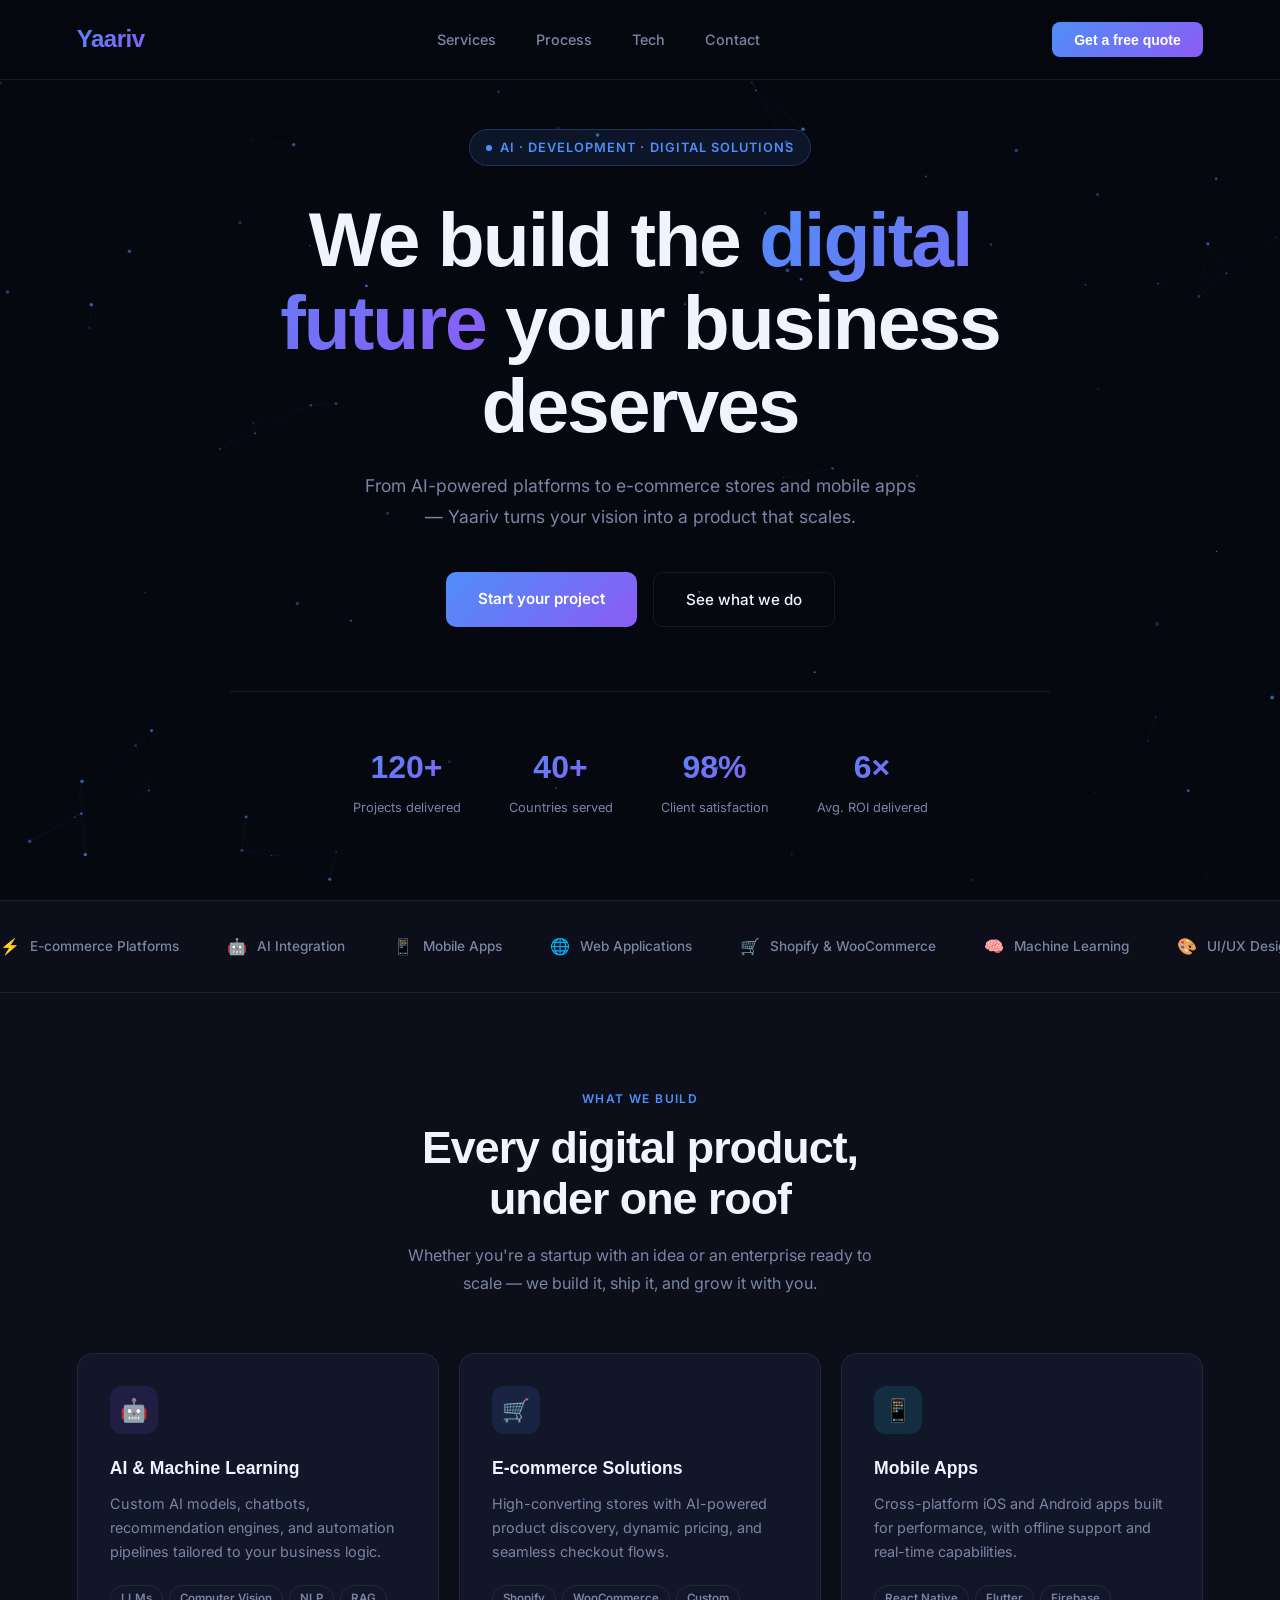
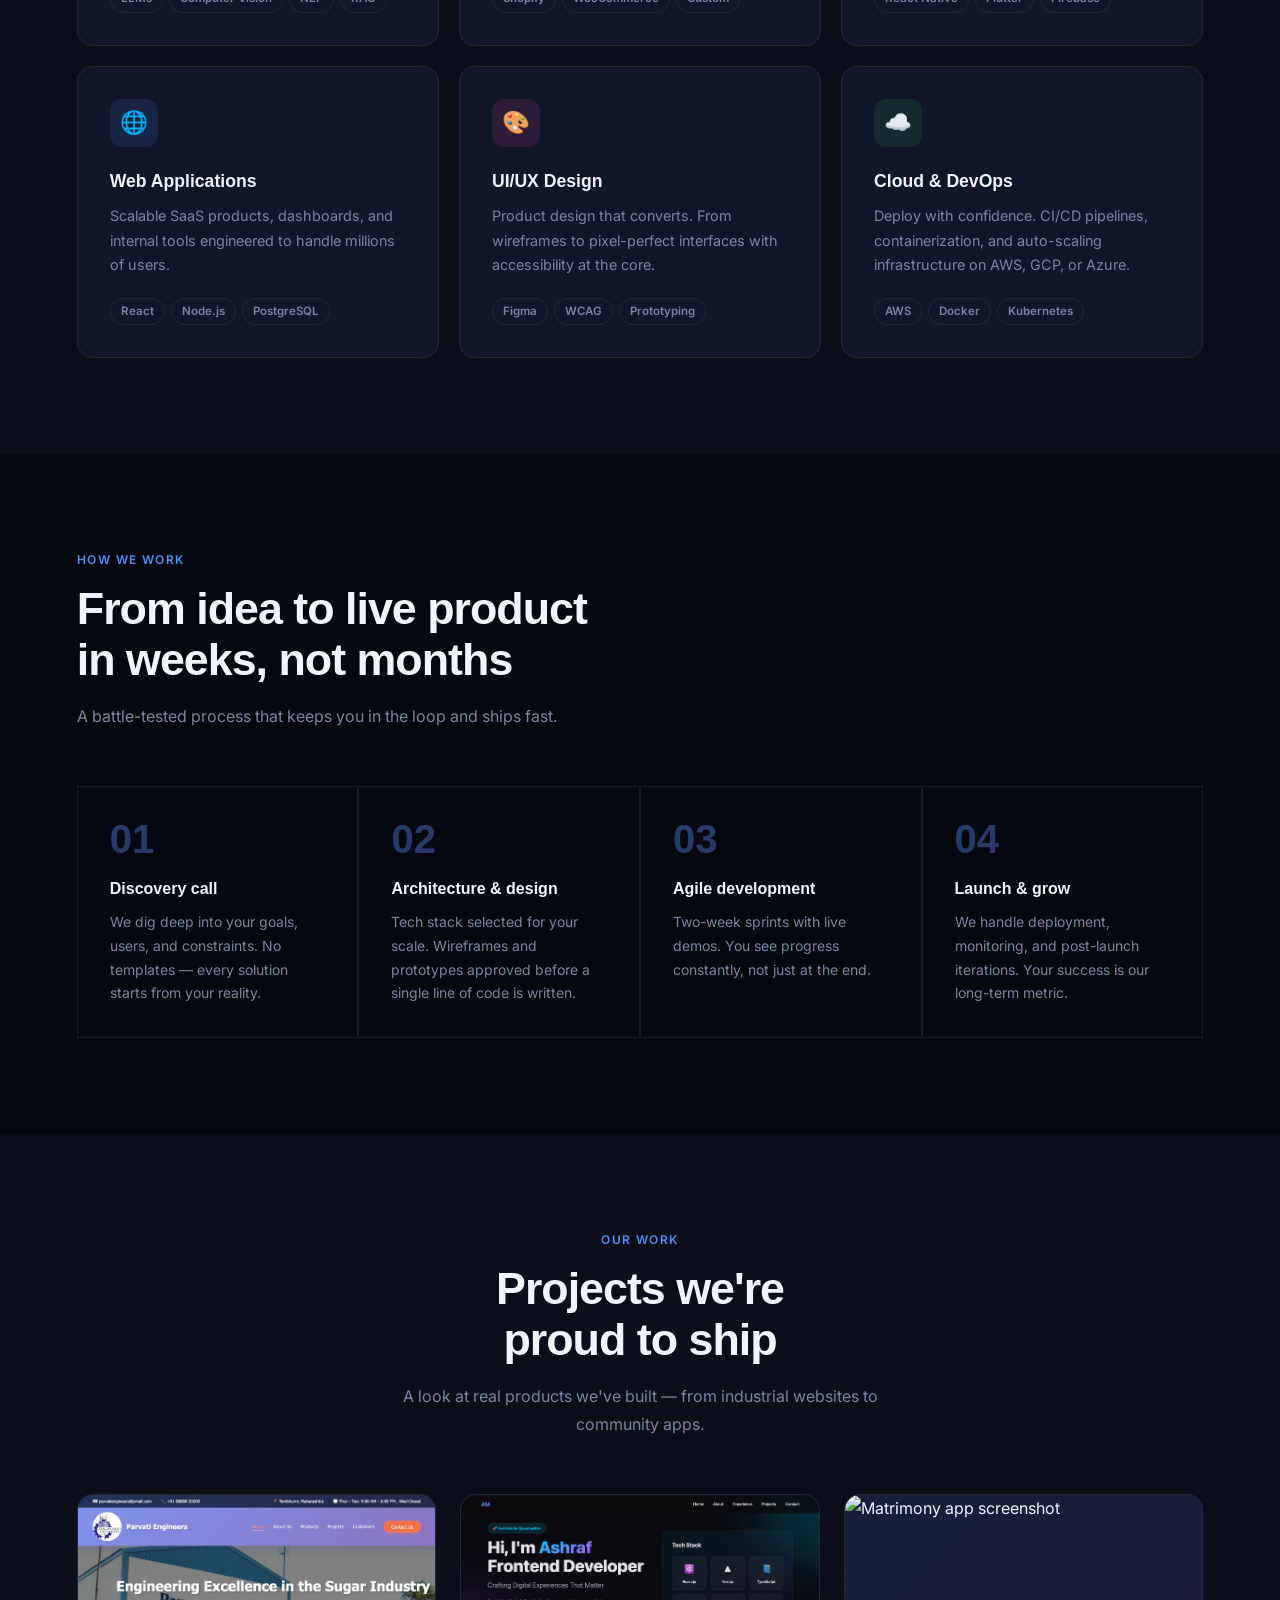
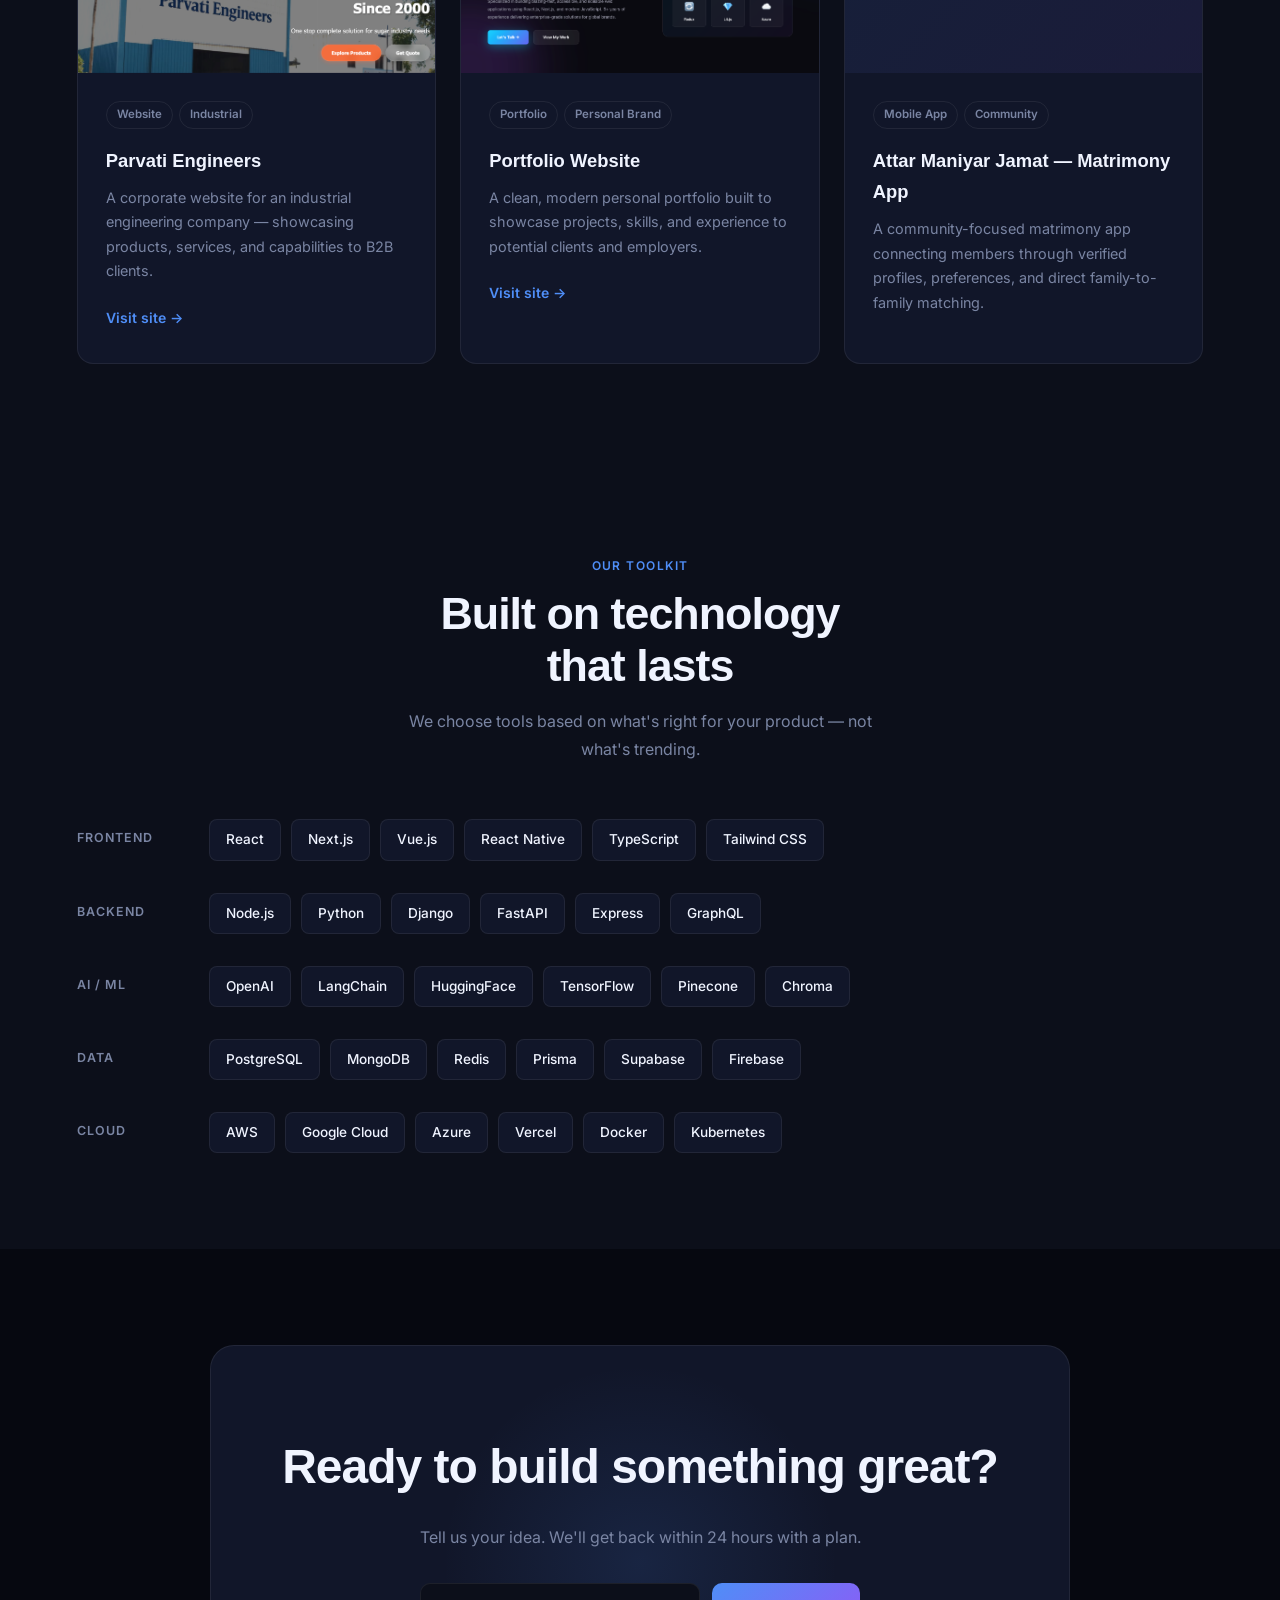
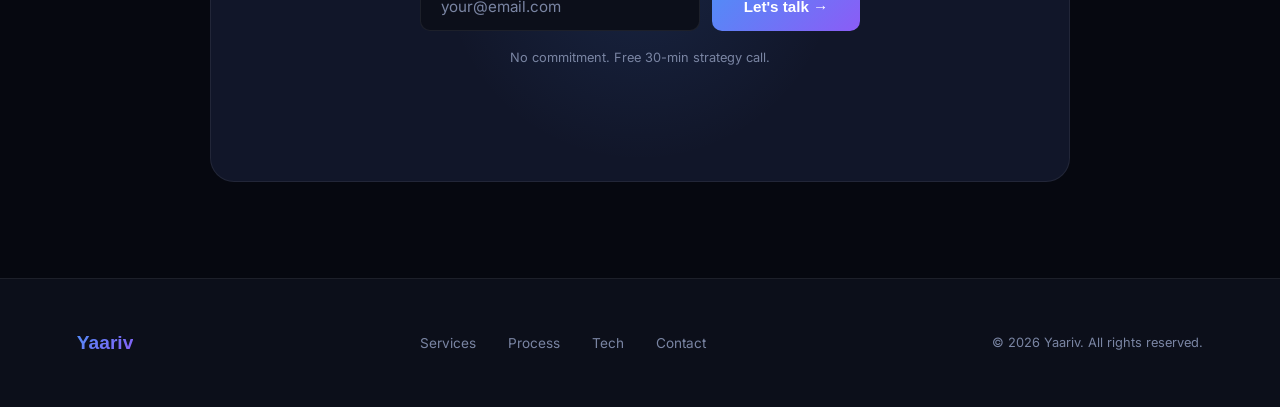
==== index.html @ 3cf9ae51 "added project section" ====
<!doctype html>
<html lang="en">
  <head>
    <meta charset="UTF-8" />
    <link
      rel="icon"
      href="data:image/svg+xml,<svg xmlns=%22http://www.w3.org/2000/svg%22 viewBox=%220 0 100 100%22><defs><linearGradient id=%22g%22 x1=%220%25%22 y1=%220%25%22 x2=%22100%25%22 y2=%22100%25%22><stop offset=%220%25%22 stop-color=%22%234F8EF7%22/><stop offset=%22100%25%22 stop-color=%22%238B5CF6%22/></linearGradient></defs><rect width=%22100%22 height=%22100%22 rx=%2222%22 fill=%22%23060810%22/><text x=%2250%22 y=%2268%22 font-family=%22Arial,sans-serif%22 font-size=%2255%22 font-weight=%22900%22 fill=%22url(%23g)%22 text-anchor=%22middle%22>Y</text></svg>"
    />
    <meta name="viewport" content="width=device-width, initial-scale=1.0" />
    <title>Yaariv — Build What's Next</title>
    <link
      href="https://fonts.googleapis.com/css2?family=Inter:wght@300;400;500;600&family=Syne:wght@700;800&display=swap"
      rel="stylesheet"
    />
    <style>
      *,
      *::before,
      *::after {
        margin: 0;
        padding: 0;
        box-sizing: border-box;
      }

      :root {
        --bg: #060810;
        --bg2: #0c0f1a;
        --bg3: #111629;
        --blue: #4f8ef7;
        --violet: #8b5cf6;
        --cyan: #22d3ee;
        --text: #f0f4ff;
        --muted: #7a85a3;
        --border: rgba(255, 255, 255, 0.07);
        --grad: linear-gradient(135deg, #4f8ef7, #8b5cf6);
      }

      html {
        scroll-behavior: smooth;
      }

      body {
        background: var(--bg);
        color: var(--text);
        font-family: "Inter", sans-serif;
        font-size: 16px;
        line-height: 1.7;
        overflow-x: hidden;
      }

      /* NAV */
      nav {
        position: fixed;
        top: 0;
        left: 0;
        right: 0;
        z-index: 100;
        display: flex;
        align-items: center;
        justify-content: space-between;
        padding: 1.2rem 6%;
        background: rgba(6, 8, 16, 0.7);
        backdrop-filter: blur(14px);
        border-bottom: 1px solid var(--border);
      }
      .logo {
        font-family: sans-serif;
        font-size: 1.5rem;
        font-weight: 800;
        background: var(--grad);
        -webkit-background-clip: text;
        -webkit-text-fill-color: transparent;
        letter-spacing: -0.5px;
      }
      .nav-links {
        display: flex;
        gap: 2.5rem;
        list-style: none;
      }
      .nav-links a {
        color: var(--muted);
        text-decoration: none;
        font-size: 0.9rem;
        font-weight: 500;
        transition: color 0.2s;
      }
      .nav-links a:hover {
        color: var(--text);
      }
      .nav-cta {
        background: var(--grad);
        color: #fff;
        border: none;
        padding: 0.6rem 1.4rem;
        border-radius: 8px;
        font-size: 0.875rem;
        font-weight: 600;
        cursor: pointer;
        transition:
          opacity 0.2s,
          transform 0.2s;
      }
      .nav-cta:hover {
        opacity: 0.88;
        transform: translateY(-1px);
      }

      /* HERO */
      #hero {
        position: relative;
        min-height: 100vh;
        display: flex;
        align-items: center;
        justify-content: center;
        text-align: center;
        padding: 8rem 6% 5rem;
        overflow: hidden;
      }
      #canvas {
        position: absolute;
        inset: 0;
        width: 100%;
        height: 100%;
        pointer-events: none;
      }
      .hero-inner {
        position: relative;
        z-index: 2;
        max-width: 820px;
      }
      .eyebrow {
        display: inline-flex;
        align-items: center;
        gap: 8px;
        background: rgba(79, 142, 247, 0.1);
        border: 1px solid rgba(79, 142, 247, 0.25);
        color: var(--blue);
        font-size: 0.8rem;
        font-weight: 600;
        letter-spacing: 0.08em;
        padding: 0.4rem 1rem;
        border-radius: 100px;
        margin-bottom: 2rem;
        text-transform: uppercase;
      }
      .eyebrow-dot {
        width: 6px;
        height: 6px;
        background: var(--blue);
        border-radius: 50%;
        animation: pulse 2s infinite;
      }
      @keyframes pulse {
        0%,
        100% {
          opacity: 1;
          transform: scale(1);
        }
        50% {
          opacity: 0.4;
          transform: scale(1.4);
        }
      }

      h1 {
        font-family: sans-serif;
        font-size: clamp(2.8rem, 6vw, 5rem);
        font-weight: 800;
        line-height: 1.08;
        letter-spacing: -2px;
        margin-bottom: 1.5rem;
      }
      h1 .grad {
        background: var(--grad);
        -webkit-background-clip: text;
        -webkit-text-fill-color: transparent;
      }
      .hero-sub {
        font-size: 1.1rem;
        color: var(--muted);
        max-width: 560px;
        margin: 0 auto 2.5rem;
        line-height: 1.75;
      }
      .hero-btns {
        display: flex;
        gap: 1rem;
        justify-content: center;
        flex-wrap: wrap;
      }
      .btn-primary {
        background: var(--grad);
        color: #fff;
        padding: 0.85rem 2rem;
        border: none;
        border-radius: 10px;
        font-size: 0.95rem;
        font-weight: 600;
        cursor: pointer;
        transition:
          transform 0.2s,
          box-shadow 0.2s;
        text-decoration: none;
      }
      .btn-primary:hover {
        transform: translateY(-2px);
        box-shadow: 0 8px 32px rgba(79, 142, 247, 0.35);
      }
      .btn-outline {
        background: transparent;
        color: var(--text);
        border: 1px solid var(--border);
        padding: 0.85rem 2rem;
        border-radius: 10px;
        font-size: 0.95rem;
        font-weight: 500;
        cursor: pointer;
        transition:
          border-color 0.2s,
          background 0.2s;
        text-decoration: none;
      }
      .btn-outline:hover {
        border-color: rgba(255, 255, 255, 0.2);
        background: rgba(255, 255, 255, 0.04);
      }

      .hero-stats {
        display: flex;
        gap: 3rem;
        justify-content: center;
        margin-top: 4rem;
        padding-top: 3rem;
        border-top: 1px solid var(--border);
        flex-wrap: wrap;
      }
      .stat-num {
        font-family: sans-serif;
        font-size: 2rem;
        font-weight: 800;
        background: var(--grad);
        -webkit-background-clip: text;
        -webkit-text-fill-color: transparent;
      }
      .stat-label {
        font-size: 0.8rem;
        color: var(--muted);
        margin-top: 2px;
      }

      /* MARQUEE */
      .marquee-wrap {
        overflow: hidden;
        padding: 2rem 0;
        border-top: 1px solid var(--border);
        border-bottom: 1px solid var(--border);
        background: var(--bg2);
      }
      .marquee-track {
        display: flex;
        gap: 3rem;
        width: max-content;
        animation: marquee 22s linear infinite;
      }
      @keyframes marquee {
        from {
          transform: translateX(0);
        }
        to {
          transform: translateX(-50%);
        }
      }
      .marquee-item {
        display: flex;
        align-items: center;
        gap: 10px;
        font-size: 0.85rem;
        font-weight: 500;
        color: var(--muted);
        white-space: nowrap;
      }
      .marquee-item span {
        color: var(--blue);
        font-size: 1rem;
      }

      /* SECTION COMMONS */
      section {
        padding: 6rem 6%;
      }
      .section-label {
        font-size: 0.75rem;
        font-weight: 600;
        letter-spacing: 0.12em;
        text-transform: uppercase;
        color: var(--blue);
        margin-bottom: 0.75rem;
      }
      .section-title {
        font-family: sans-serif;
        font-size: clamp(1.8rem, 3.5vw, 2.8rem);
        font-weight: 800;
        letter-spacing: -1px;
        line-height: 1.15;
        margin-bottom: 1rem;
      }
      .section-sub {
        color: var(--muted);
        max-width: 500px;
        font-size: 1rem;
        line-height: 1.75;
      }
      .centered {
        text-align: center;
      }
      .centered .section-sub {
        margin: 0 auto;
      }

      /* SERVICES */
      #services {
        background: var(--bg2);
      }
      .services-grid {
        display: grid;
        grid-template-columns: repeat(auto-fit, minmax(280px, 1fr));
        gap: 1.25rem;
        margin-top: 3.5rem;
      }
      .service-card {
        background: var(--bg3);
        border: 1px solid var(--border);
        border-radius: 16px;
        padding: 2rem;
        transition:
          border-color 0.3s,
          transform 0.3s;
        cursor: default;
      }
      .service-card:hover {
        border-color: rgba(79, 142, 247, 0.3);
        transform: translateY(-4px);
      }
      .service-icon {
        width: 48px;
        height: 48px;
        border-radius: 12px;
        display: flex;
        align-items: center;
        justify-content: center;
        font-size: 1.4rem;
        margin-bottom: 1.25rem;
      }
      .icon-blue {
        background: rgba(79, 142, 247, 0.12);
      }
      .icon-violet {
        background: rgba(139, 92, 246, 0.12);
      }
      .icon-cyan {
        background: rgba(34, 211, 238, 0.12);
      }
      .icon-pink {
        background: rgba(236, 72, 153, 0.12);
      }
      .icon-green {
        background: rgba(34, 197, 94, 0.12);
      }
      .icon-amber {
        background: rgba(251, 191, 36, 0.12);
      }
      .service-title {
        font-family: sans-serif;
        font-size: 1.1rem;
        font-weight: 700;
        margin-bottom: 0.5rem;
      }
      .service-desc {
        font-size: 0.9rem;
        color: var(--muted);
        line-height: 1.7;
      }
      .service-tags {
        display: flex;
        flex-wrap: wrap;
        gap: 6px;
        margin-top: 1.25rem;
      }
      .tag {
        font-size: 0.72rem;
        font-weight: 600;
        padding: 3px 10px;
        border-radius: 100px;
        border: 1px solid var(--border);
        color: var(--muted);
      }

      /* HOW WE WORK */
      #process {
        background: var(--bg);
      }
      .process-grid {
        display: grid;
        grid-template-columns: repeat(auto-fit, minmax(220px, 1fr));
        gap: 0;
        margin-top: 3.5rem;
        position: relative;
      }
      .process-step {
        padding: 2rem;
        border: 1px solid var(--border);
        position: relative;
        transition: background 0.3s;
      }
      .process-step:hover {
        background: var(--bg3);
      }
      .step-num {
        font-family: sans-serif;
        font-size: 2.5rem;
        font-weight: 800;
        background: var(--grad);
        -webkit-background-clip: text;
        -webkit-text-fill-color: transparent;
        opacity: 0.4;
        line-height: 1;
        margin-bottom: 1rem;
      }
      .step-title {
        font-family: sans-serif;
        font-size: 1rem;
        font-weight: 700;
        margin-bottom: 0.5rem;
      }
      .step-desc {
        font-size: 0.875rem;
        color: var(--muted);
        line-height: 1.7;
      }

      /* TECH */
      #tech {
        background: var(--bg2);
      }
      .tech-categories {
        display: flex;
        flex-direction: column;
        gap: 2rem;
        margin-top: 3rem;
      }
      .tech-row {
        display: flex;
        align-items: flex-start;
        gap: 2rem;
        flex-wrap: wrap;
      }
      .tech-row-label {
        font-size: 0.78rem;
        font-weight: 600;
        color: var(--muted);
        text-transform: uppercase;
        letter-spacing: 0.08em;
        min-width: 100px;
        padding-top: 8px;
      }
      .tech-pills {
        display: flex;
        flex-wrap: wrap;
        gap: 10px;
      }
      .tech-pill {
        background: var(--bg3);
        border: 1px solid var(--border);
        border-radius: 8px;
        padding: 0.5rem 1rem;
        font-size: 0.85rem;
        font-weight: 500;
        color: var(--text);
        transition:
          border-color 0.2s,
          color 0.2s;
      }
      .tech-pill:hover {
        border-color: rgba(79, 142, 247, 0.4);
        color: var(--blue);
      }

      /* CTA */
      #cta {
        background: var(--bg);
        text-align: center;
      }
      .cta-box {
        background: var(--bg3);
        border: 1px solid var(--border);
        border-radius: 24px;
        padding: 5rem 3rem;
        position: relative;
        overflow: hidden;
        max-width: 860px;
        margin: 0 auto;
      }
      .cta-glow {
        position: absolute;
        width: 400px;
        height: 400px;
        border-radius: 50%;
        background: radial-gradient(
          circle,
          rgba(79, 142, 247, 0.12),
          transparent 70%
        );
        top: 50%;
        left: 50%;
        transform: translate(-50%, -50%);
        pointer-events: none;
      }
      .cta-box h2 {
        font-family: sans-serif;
        font-size: clamp(1.8rem, 4vw, 3rem);
        font-weight: 800;
        letter-spacing: -1px;
        margin-bottom: 1rem;
        position: relative;
      }
      .cta-box p {
        color: var(--muted);
        margin-bottom: 2rem;
        position: relative;
      }
      .cta-form {
        display: flex;
        gap: 0.75rem;
        justify-content: center;
        flex-wrap: wrap;
        position: relative;
      }
      .cta-input {
        background: var(--bg2);
        border: 1px solid var(--border);
        color: var(--text);
        padding: 0.85rem 1.25rem;
        border-radius: 10px;
        font-size: 0.95rem;
        font-family: "Inter", sans-serif;
        width: 280px;
        outline: none;
        transition: border-color 0.2s;
      }
      .cta-input:focus {
        border-color: rgba(79, 142, 247, 0.5);
      }
      .cta-input::placeholder {
        color: var(--muted);
      }

      /* FOOTER */
      footer {
        background: var(--bg2);
        border-top: 1px solid var(--border);
        padding: 3rem 6%;
        display: flex;
        align-items: center;
        justify-content: space-between;
        flex-wrap: wrap;
        gap: 1rem;
      }
      .footer-logo {
        font-family: sans-serif;
        font-size: 1.2rem;
        font-weight: 800;
        background: var(--grad);
        -webkit-background-clip: text;
        -webkit-text-fill-color: transparent;
      }
      .footer-links {
        display: flex;
        gap: 2rem;
        list-style: none;
        flex-wrap: wrap;
      }
      .footer-links a {
        color: var(--muted);
        text-decoration: none;
        font-size: 0.85rem;
        transition: color 0.2s;
      }
      .footer-links a:hover {
        color: var(--text);
      }
      .footer-copy {
        font-size: 0.8rem;
        color: var(--muted);
      }

      /* SCROLL REVEAL */
      .reveal {
        opacity: 0;
        transform: translateY(28px);
        transition:
          opacity 0.65s ease,
          transform 0.65s ease;
      }
      .reveal.visible {
        opacity: 1;
        transform: translateY(0);
      }

      /* MOBILE */
      @media (max-width: 768px) {
        nav {
          padding: 1rem 5%;
        }
        .nav-links {
          display: none;
        }
        section {
          padding: 4rem 5%;
        }
        .hero-stats {
          gap: 2rem;
        }
        footer {
          flex-direction: column;
          text-align: center;
        }
        .footer-links {
          justify-content: center;
        }
        .process-grid {
          grid-template-columns: 1fr;
        }
      }

      @media (prefers-reduced-motion: reduce) {
        .marquee-track {
          animation: none;
        }
        .reveal {
          opacity: 1;
          transform: none;
        }
      }

      .hamburger {
        display: none;
        flex-direction: column;
        gap: 5px;
        cursor: pointer;
        background: none;
        border: none;
        padding: 4px;
      }
      .hamburger span {
        width: 24px;
        height: 2px;
        background: var(--text);
        border-radius: 2px;
      }

      @media (max-width: 768px) {
        .hamburger {
          display: flex;
        }
        .nav-links {
          display: none;
          position: absolute;
          top: 100%;
          left: 0;
          right: 0;
          background: var(--bg2);
          border-bottom: 1px solid var(--border);
          flex-direction: column;
          padding: 1.5rem 6%;
          gap: 1.25rem;
        }
        .nav-links.open {
          display: flex;
        }
      }

      /* PROJECTS */
      #projects {
        background: var(--bg2);
      }
      .projects-grid {
        display: grid;
        grid-template-columns: repeat(auto-fit, minmax(300px, 1fr));
        gap: 1.5rem;
        margin-top: 3.5rem;
      }
      .project-card {
        background: var(--bg3);
        border: 1px solid var(--border);
        border-radius: 16px;
        overflow: hidden;
        transition:
          border-color 0.3s,
          transform 0.3s;
      }
      .project-card:hover {
        border-color: rgba(79, 142, 247, 0.3);
        transform: translateY(-4px);
      }
      .project-img {
        width: 100%;
        aspect-ratio: 16/8;
        background: linear-gradient(
          135deg,
          rgba(79, 142, 247, 0.08),
          rgba(139, 92, 246, 0.08)
        );
        display: flex;
        align-items: center;
        justify-content: center;
        overflow: hidden;
      }
      .project-img img {
        width: 100%;
        height: 100%;
        object-fit: cover;
        display: block;
      }
      .project-body {
        padding: 1.75rem;
      }
      .project-tags {
        display: flex;
        gap: 6px;
        margin-bottom: 1rem;
      }
      .project-title {
        font-family: sans-serif;
        font-size: 1.15rem;
        font-weight: 700;
        margin-bottom: 0.6rem;
      }
      .project-desc {
        font-size: 0.9rem;
        color: var(--muted);
        line-height: 1.7;
        margin-bottom: 1.25rem;
      }
      .project-link {
        font-size: 0.875rem;
        font-weight: 600;
        color: var(--blue);
        text-decoration: none;
        transition: color 0.2s;
      }
      .project-link:hover {
        color: var(--cyan);
      }
    </style>
  </head>
  <!-- Google tag (gtag.js) -->
  <script
    async
    src="https://www.googletagmanager.com/gtag/js?id=G-SHBD8V1XQ9"
  ></script>
  <script>
    window.dataLayer = window.dataLayer || [];
    function gtag() {
      dataLayer.push(arguments);
    }
    gtag("js", new Date());

    gtag("config", "G-SHBD8V1XQ9");
  </script>
  <body>
    <!-- NAV -->
    <nav>
      <div class="logo">Yaariv</div>
      <ul class="nav-links" id="navLinks">
        <li><a href="#services">Services</a></li>
        <li><a href="#process">Process</a></li>
        <li><a href="#tech">Tech</a></li>
        <li><a href="#cta">Contact</a></li>
      </ul>
      <button
        class="hamburger"
        id="hamburgerBtn"
        aria-label="Toggle menu"
        aria-expanded="false"
      >
        <span></span><span></span><span></span>
      </button>
      <button
        class="nav-cta"
        onclick="
          document.getElementById('cta').scrollIntoView({ behavior: 'smooth' })
        "
      >
        Get a free quote
      </button>
    </nav>

    <!-- HERO -->
    <section id="hero">
      <canvas id="canvas"></canvas>
      <div class="hero-inner">
        <div class="eyebrow">
          <span class="eyebrow-dot"></span> AI · Development · Digital Solutions
        </div>
        <h1>
          We build the <span class="grad">digital future</span> your business
          deserves
        </h1>
        <p class="hero-sub">
          From AI-powered platforms to e-commerce stores and mobile apps —
          Yaariv turns your vision into a product that scales.
        </p>
        <div class="hero-btns">
          <a href="#cta" class="btn-primary">Start your project</a>
          <a href="#services" class="btn-outline">See what we do</a>
        </div>
        <div class="hero-stats">
          <div>
            <div class="stat-num">120+</div>
            <div class="stat-label">Projects delivered</div>
          </div>
          <div>
            <div class="stat-num">40+</div>
            <div class="stat-label">Countries served</div>
          </div>
          <div>
            <div class="stat-num">98%</div>
            <div class="stat-label">Client satisfaction</div>
          </div>
          <div>
            <div class="stat-num">6×</div>
            <div class="stat-label">Avg. ROI delivered</div>
          </div>
        </div>
      </div>
    </section>

    <!-- MARQUEE -->
    <div class="marquee-wrap">
      <div class="marquee-track" id="marquee">
        <div class="marquee-item"><span>⚡</span> E-commerce Platforms</div>
        <div class="marquee-item"><span>🤖</span> AI Integration</div>
        <div class="marquee-item"><span>📱</span> Mobile Apps</div>
        <div class="marquee-item"><span>🌐</span> Web Applications</div>
        <div class="marquee-item"><span>🛒</span> Shopify & WooCommerce</div>
        <div class="marquee-item"><span>🧠</span> Machine Learning</div>
        <div class="marquee-item"><span>🎨</span> UI/UX Design</div>
        <div class="marquee-item"><span>☁️</span> Cloud Solutions</div>
        <div class="marquee-item"><span>🔒</span> Cybersecurity</div>
        <div class="marquee-item"><span>📊</span> Data Dashboards</div>
        <div class="marquee-item"><span>⚡</span> E-commerce Platforms</div>
        <div class="marquee-item"><span>🤖</span> AI Integration</div>
        <div class="marquee-item"><span>📱</span> Mobile Apps</div>
        <div class="marquee-item"><span>🌐</span> Web Applications</div>
        <div class="marquee-item"><span>🛒</span> Shopify & WooCommerce</div>
        <div class="marquee-item"><span>🧠</span> Machine Learning</div>
        <div class="marquee-item"><span>🎨</span> UI/UX Design</div>
        <div class="marquee-item"><span>☁️</span> Cloud Solutions</div>
        <div class="marquee-item"><span>🔒</span> Cybersecurity</div>
        <div class="marquee-item"><span>📊</span> Data Dashboards</div>
      </div>
    </div>

    <!-- SERVICES -->
    <section id="services">
      <div class="centered reveal">
        <div class="section-label">What we build</div>
        <h2 class="section-title">
          Every digital product,<br />under one roof
        </h2>
        <p class="section-sub">
          Whether you're a startup with an idea or an enterprise ready to scale
          — we build it, ship it, and grow it with you.
        </p>
      </div>
      <div class="services-grid">
        <div class="service-card reveal">
          <div class="service-icon icon-violet">🤖</div>
          <div class="service-title">AI & Machine Learning</div>
          <div class="service-desc">
            Custom AI models, chatbots, recommendation engines, and automation
            pipelines tailored to your business logic.
          </div>
          <div class="service-tags">
            <span class="tag">LLMs</span><span class="tag">Computer Vision</span
            ><span class="tag">NLP</span><span class="tag">RAG</span>
          </div>
        </div>
        <div class="service-card reveal">
          <div class="service-icon icon-blue">🛒</div>
          <div class="service-title">E-commerce Solutions</div>
          <div class="service-desc">
            High-converting stores with AI-powered product discovery, dynamic
            pricing, and seamless checkout flows.
          </div>
          <div class="service-tags">
            <span class="tag">Shopify</span><span class="tag">WooCommerce</span
            ><span class="tag">Custom</span>
          </div>
        </div>
        <div class="service-card reveal">
          <div class="service-icon icon-cyan">📱</div>
          <div class="service-title">Mobile Apps</div>
          <div class="service-desc">
            Cross-platform iOS and Android apps built for performance, with
            offline support and real-time capabilities.
          </div>
          <div class="service-tags">
            <span class="tag">React Native</span><span class="tag">Flutter</span
            ><span class="tag">Firebase</span>
          </div>
        </div>
        <div class="service-card reveal">
          <div class="service-icon icon-blue">🌐</div>
          <div class="service-title">Web Applications</div>
          <div class="service-desc">
            Scalable SaaS products, dashboards, and internal tools engineered to
            handle millions of users.
          </div>
          <div class="service-tags">
            <span class="tag">React</span><span class="tag">Node.js</span
            ><span class="tag">PostgreSQL</span>
          </div>
        </div>
        <div class="service-card reveal">
          <div class="service-icon icon-pink">🎨</div>
          <div class="service-title">UI/UX Design</div>
          <div class="service-desc">
            Product design that converts. From wireframes to pixel-perfect
            interfaces with accessibility at the core.
          </div>
          <div class="service-tags">
            <span class="tag">Figma</span><span class="tag">WCAG</span
            ><span class="tag">Prototyping</span>
          </div>
        </div>
        <div class="service-card reveal">
          <div class="service-icon icon-green">☁️</div>
          <div class="service-title">Cloud & DevOps</div>
          <div class="service-desc">
            Deploy with confidence. CI/CD pipelines, containerization, and
            auto-scaling infrastructure on AWS, GCP, or Azure.
          </div>
          <div class="service-tags">
            <span class="tag">AWS</span><span class="tag">Docker</span
            ><span class="tag">Kubernetes</span>
          </div>
        </div>
      </div>
    </section>

    <!-- PROCESS -->
    <section id="process">
      <div class="reveal">
        <div class="section-label">How we work</div>
        <h2 class="section-title">
          From idea to live product<br />in weeks, not months
        </h2>
        <p class="section-sub">
          A battle-tested process that keeps you in the loop and ships fast.
        </p>
      </div>
      <div class="process-grid" style="margin-top: 3.5rem">
        <div class="process-step reveal">
          <div class="step-num">01</div>
          <div class="step-title">Discovery call</div>
          <div class="step-desc">
            We dig deep into your goals, users, and constraints. No templates —
            every solution starts from your reality.
          </div>
        </div>
        <div class="process-step reveal">
          <div class="step-num">02</div>
          <div class="step-title">Architecture & design</div>
          <div class="step-desc">
            Tech stack selected for your scale. Wireframes and prototypes
            approved before a single line of code is written.
          </div>
        </div>
        <div class="process-step reveal">
          <div class="step-num">03</div>
          <div class="step-title">Agile development</div>
          <div class="step-desc">
            Two-week sprints with live demos. You see progress constantly, not
            just at the end.
          </div>
        </div>
        <div class="process-step reveal">
          <div class="step-num">04</div>
          <div class="step-title">Launch & grow</div>
          <div class="step-desc">
            We handle deployment, monitoring, and post-launch iterations. Your
            success is our long-term metric.
          </div>
        </div>
      </div>
    </section>

    <!-- PROJECTS -->
    <section id="projects">
      <div class="centered reveal">
        <div class="section-label">Our work</div>
        <h2 class="section-title">Projects we're<br />proud to ship</h2>
        <p class="section-sub">
          A look at real products we've built — from industrial websites to
          community apps.
        </p>
      </div>
      <div class="projects-grid">
        <div class="project-card reveal">
          <div class="project-img">
            <img
              src="./project_parvati.png"
              alt="Parvati Engineers website screenshot"
            />
          </div>
          <div class="project-body">
            <div class="project-tags">
              <span class="tag">Website</span
              ><span class="tag">Industrial</span>
            </div>
            <div class="project-title">Parvati Engineers</div>
            <div class="project-desc">
              A corporate website for an industrial engineering company —
              showcasing products, services, and capabilities to B2B clients.
            </div>
            <a
              href="https://parvatiengineers.co.in/"
              target="_blank"
              class="project-link"
              >Visit site →</a
            >
          </div>
        </div>

        <div class="project-card reveal">
          <div class="project-img">
            <img
              src="./project_portfolio.png"
              alt="Portfolio website screenshot"
            />
          </div>
          <div class="project-body">
            <div class="project-tags">
              <span class="tag">Portfolio</span
              ><span class="tag">Personal Brand</span>
            </div>
            <div class="project-title">Portfolio Website</div>
            <div class="project-desc">
              A clean, modern personal portfolio built to showcase projects,
              skills, and experience to potential clients and employers.
            </div>
            <a
              href="https://ashraflol.github.io/portfolio3/"
              target="_blank"
              class="project-link"
              >Visit site →</a
            >
          </div>
        </div>

        <div class="project-card reveal">
          <div class="project-img">
            <img src="" alt="Matrimony app screenshot" />
          </div>
          <div class="project-body">
            <div class="project-tags">
              <span class="tag">Mobile App</span
              ><span class="tag">Community</span>
            </div>
            <div class="project-title">Attar Maniyar Jamat — Matrimony App</div>
            <div class="project-desc">
              A community-focused matrimony app connecting members through
              verified profiles, preferences, and direct family-to-family
              matching.
            </div>
          </div>
        </div>
      </div>
    </section>

    <!-- TECH STACK -->
    <section id="tech">
      <div class="centered reveal">
        <div class="section-label">Our toolkit</div>
        <h2 class="section-title">Built on technology<br />that lasts</h2>
        <p class="section-sub">
          We choose tools based on what's right for your product — not what's
          trending.
        </p>
      </div>
      <div class="tech-categories reveal" style="margin-top: 3.5rem">
        <div class="tech-row">
          <div class="tech-row-label">Frontend</div>
          <div class="tech-pills">
            <div class="tech-pill">React</div>
            <div class="tech-pill">Next.js</div>
            <div class="tech-pill">Vue.js</div>
            <div class="tech-pill">React Native</div>
            <div class="tech-pill">TypeScript</div>
            <div class="tech-pill">Tailwind CSS</div>
          </div>
        </div>
        <div class="tech-row">
          <div class="tech-row-label">Backend</div>
          <div class="tech-pills">
            <div class="tech-pill">Node.js</div>
            <div class="tech-pill">Python</div>
            <div class="tech-pill">Django</div>
            <div class="tech-pill">FastAPI</div>
            <div class="tech-pill">Express</div>
            <div class="tech-pill">GraphQL</div>
          </div>
        </div>
        <div class="tech-row">
          <div class="tech-row-label">AI / ML</div>
          <div class="tech-pills">
            <div class="tech-pill">OpenAI</div>
            <div class="tech-pill">LangChain</div>
            <div class="tech-pill">HuggingFace</div>
            <div class="tech-pill">TensorFlow</div>
            <div class="tech-pill">Pinecone</div>
            <div class="tech-pill">Chroma</div>
          </div>
        </div>
        <div class="tech-row">
          <div class="tech-row-label">Data</div>
          <div class="tech-pills">
            <div class="tech-pill">PostgreSQL</div>
            <div class="tech-pill">MongoDB</div>
            <div class="tech-pill">Redis</div>
            <div class="tech-pill">Prisma</div>
            <div class="tech-pill">Supabase</div>
            <div class="tech-pill">Firebase</div>
          </div>
        </div>
        <div class="tech-row">
          <div class="tech-row-label">Cloud</div>
          <div class="tech-pills">
            <div class="tech-pill">AWS</div>
            <div class="tech-pill">Google Cloud</div>
            <div class="tech-pill">Azure</div>
            <div class="tech-pill">Vercel</div>
            <div class="tech-pill">Docker</div>
            <div class="tech-pill">Kubernetes</div>
          </div>
        </div>
      </div>
    </section>

    <!-- CTA -->
    <section id="cta">
      <div class="cta-box reveal">
        <div class="cta-glow"></div>
        <h2>Ready to build <span class="grad">something great?</span></h2>
        <p>Tell us your idea. We'll get back within 24 hours with a plan.</p>
        <div class="cta-form">
          <input
            class="cta-input"
            type="email"
            placeholder="your@email.com"
            id="email-input"
          />
          <button class="btn-primary" onclick="handleCTA()">
            Let's talk →
          </button>
        </div>
        <p
          style="
            margin-top: 1rem;
            font-size: 0.8rem;
            color: var(--muted);
            position: relative;
          "
        >
          No commitment. Free 30-min strategy call.
        </p>
      </div>
    </section>

    <!-- FOOTER -->
    <footer>
      <div class="footer-logo">Yaariv</div>
      <ul class="footer-links">
        <li><a href="#services">Services</a></li>
        <li><a href="#process">Process</a></li>
        <li><a href="#tech">Tech</a></li>
        <li><a href="#cta">Contact</a></li>
      </ul>
      <div class="footer-copy">© 2026 Yaariv. All rights reserved.</div>
    </footer>

    <script>
      // PARTICLE CANVAS
      const canvas = document.getElementById("canvas");
      const ctx = canvas.getContext("2d");
      let W,
        H,
        particles = [],
        mouse = { x: -999, y: -999 };
      const N = 90;

      function resize() {
        W = canvas.width = canvas.offsetWidth;
        H = canvas.height = canvas.offsetHeight;
      }
      resize();
      window.addEventListener("resize", () => {
        resize();
      });

      document.getElementById("hero").addEventListener("mousemove", (e) => {
        const r = canvas.getBoundingClientRect();
        mouse.x = e.clientX - r.left;
        mouse.y = e.clientY - r.top;
      });
      document.getElementById("hero").addEventListener("mouseleave", () => {
        mouse.x = -999;
        mouse.y = -999;
      });

      class Particle {
        constructor() {
          this.reset();
        }
        reset() {
          this.x = Math.random() * W;
          this.y = Math.random() * H;
          this.vx = (Math.random() - 0.5) * 0.4;
          this.vy = (Math.random() - 0.5) * 0.4;
          this.r = Math.random() * 1.5 + 0.5;
          this.alpha = Math.random() * 0.5 + 0.2;
        }
        update() {
          const dx = this.x - mouse.x,
            dy = this.y - mouse.y;
          const dist = Math.sqrt(dx * dx + dy * dy);
          if (dist < 120) {
            this.vx += (dx / dist) * 0.3;
            this.vy += (dy / dist) * 0.3;
          }
          this.vx *= 0.97;
          this.vy *= 0.97;
          this.x += this.vx;
          this.y += this.vy;
          if (this.x < 0) this.x = W;
          if (this.x > W) this.x = 0;
          if (this.y < 0) this.y = H;
          if (this.y > H) this.y = 0;
        }
        draw() {
          ctx.beginPath();
          ctx.arc(this.x, this.y, this.r, 0, Math.PI * 2);
          ctx.fillStyle = `rgba(79,142,247,${this.alpha})`;
          ctx.fill();
        }
      }

      for (let i = 0; i < N; i++) particles.push(new Particle());

      function drawLines() {
        for (let i = 0; i < N; i++) {
          for (let j = i + 1; j < N; j++) {
            const dx = particles[i].x - particles[j].x;
            const dy = particles[i].y - particles[j].y;
            const d = Math.sqrt(dx * dx + dy * dy);
            if (d < 130) {
              ctx.beginPath();
              ctx.moveTo(particles[i].x, particles[i].y);
              ctx.lineTo(particles[j].x, particles[j].y);
              ctx.strokeStyle = `rgba(79,142,247,${0.15 * (1 - d / 130)})`;
              ctx.lineWidth = 0.5;
              ctx.stroke();
            }
          }
        }
      }

      function animate() {
        ctx.clearRect(0, 0, W, H);
        particles.forEach((p) => {
          p.update();
          p.draw();
        });
        drawLines();
        requestAnimationFrame(animate);
      }
      animate();

      // SCROLL REVEAL
      const reveals = document.querySelectorAll(".reveal");
      const observer = new IntersectionObserver(
        (entries) => {
          entries.forEach((e, i) => {
            if (e.isIntersecting) {
              setTimeout(() => e.target.classList.add("visible"), i * 80);
              observer.unobserve(e.target);
            }
          });
        },
        { threshold: 0.1 },
      );
      reveals.forEach((el) => observer.observe(el));

      // CTA
      function handleCTA() {
        const v = document.getElementById("email-input").value.trim();
        if (!v || !v.includes("@")) {
          document.getElementById("email-input").style.borderColor =
            "rgba(239,68,68,0.5)";
          setTimeout(
            () =>
              (document.getElementById("email-input").style.borderColor = ""),
            1500,
          );
          return;
        }

        fetch(
          "https://script.google.com/macros/s/AKfycbxfI769F4MKw63_1aGuuux83NziYLFbiyPGBP-89F1ujPVZH3TR0RXDovse1yD0XGPfXg/exec",
          {
            method: "POST",
            body: JSON.stringify({ email: v }),
          },
        );

        document.getElementById("email-input").value = "";
        const btn = document.querySelector(".cta-form .btn-primary");
        btn.textContent = "✓ We'll be in touch!";
        btn.style.background = "linear-gradient(135deg,#22c55e,#16a34a)";
        setTimeout(() => {
          btn.textContent = "Let's talk →";
          btn.style.background = "";
        }, 3500);
      }
    </script>
  </body>
</html>
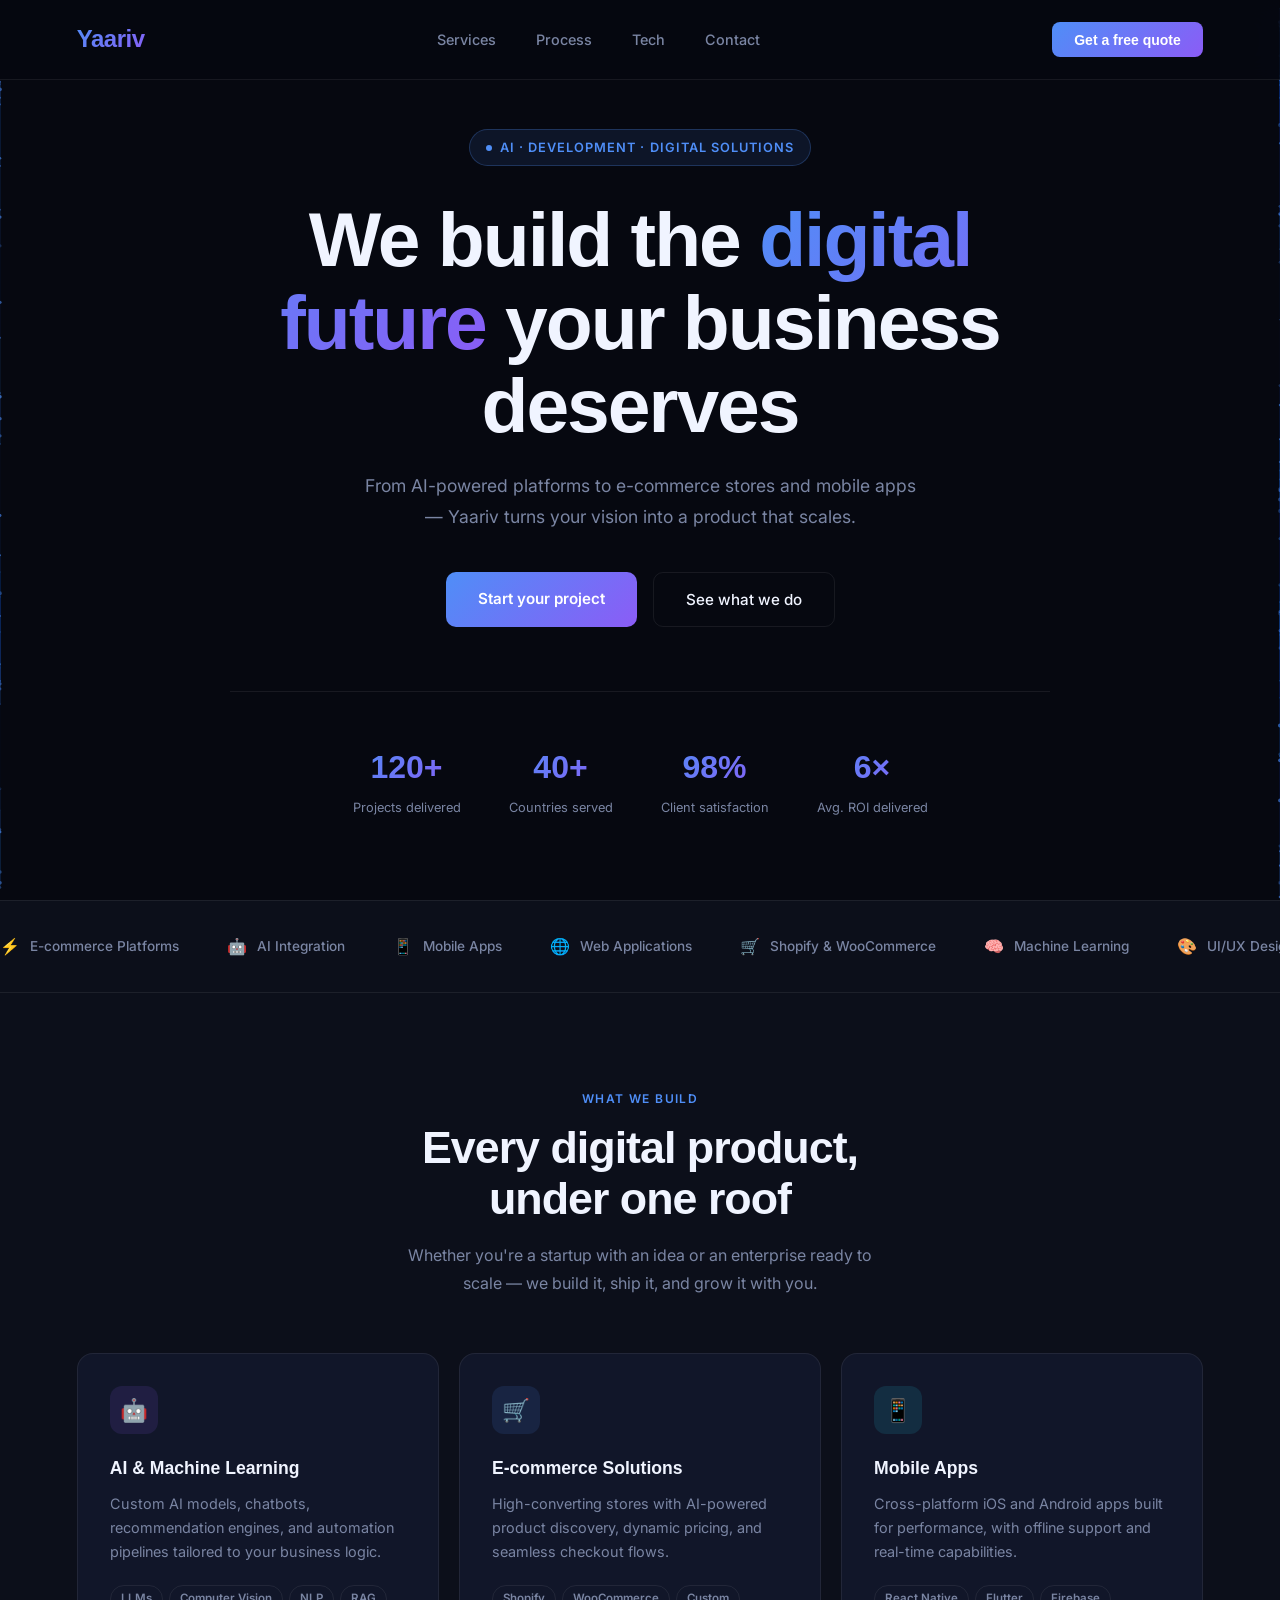
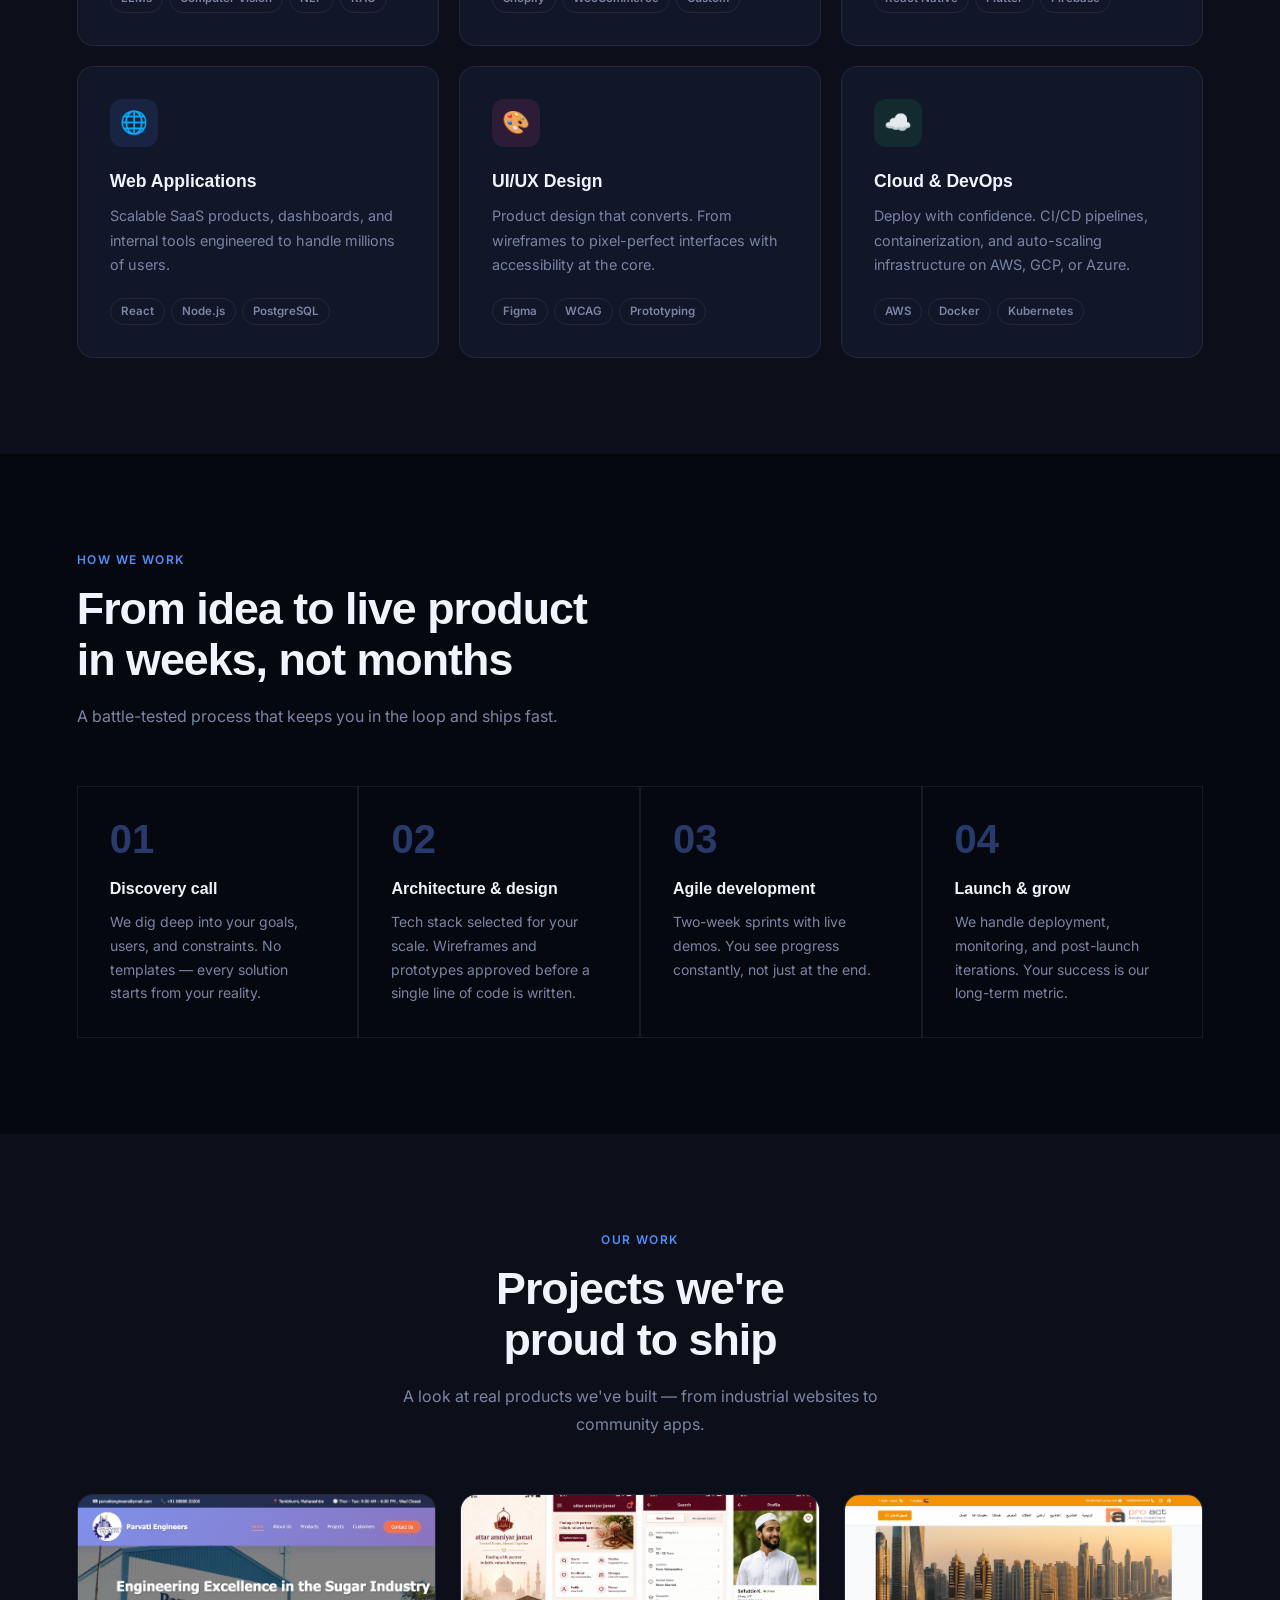
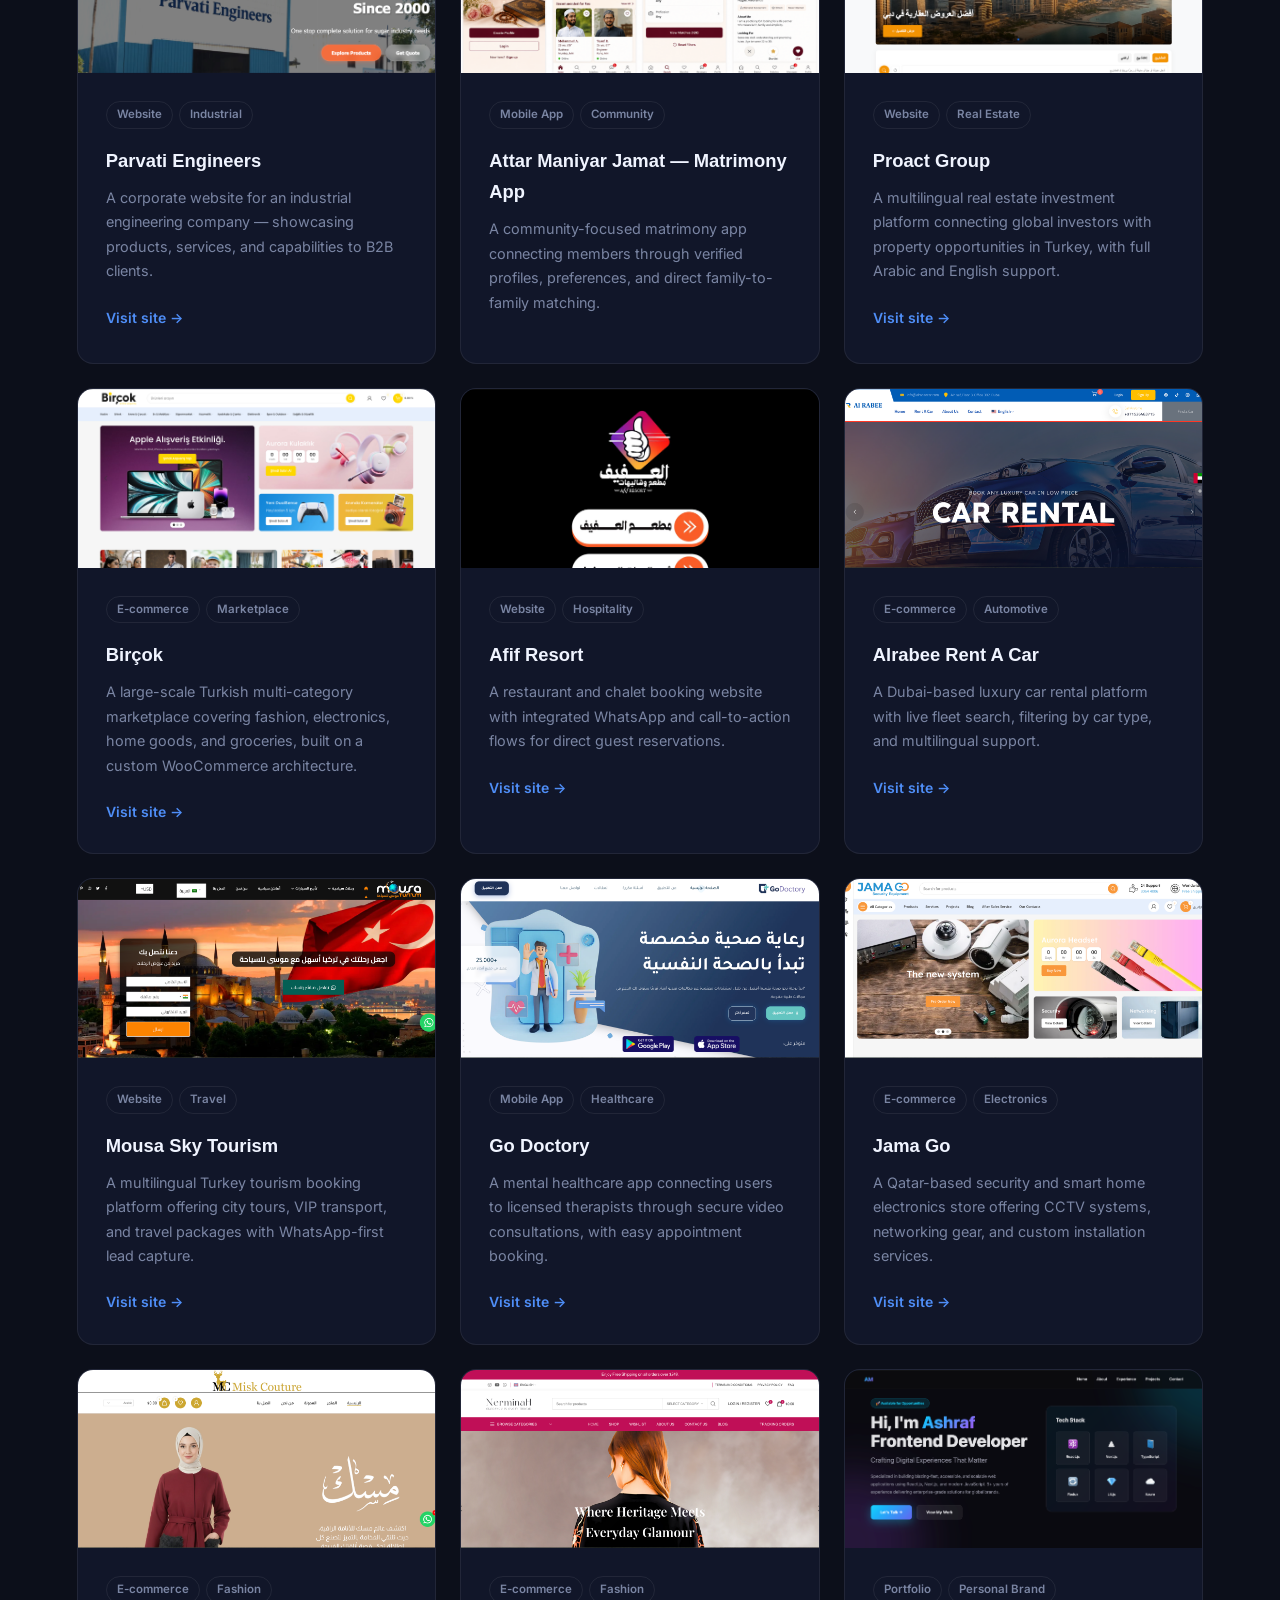
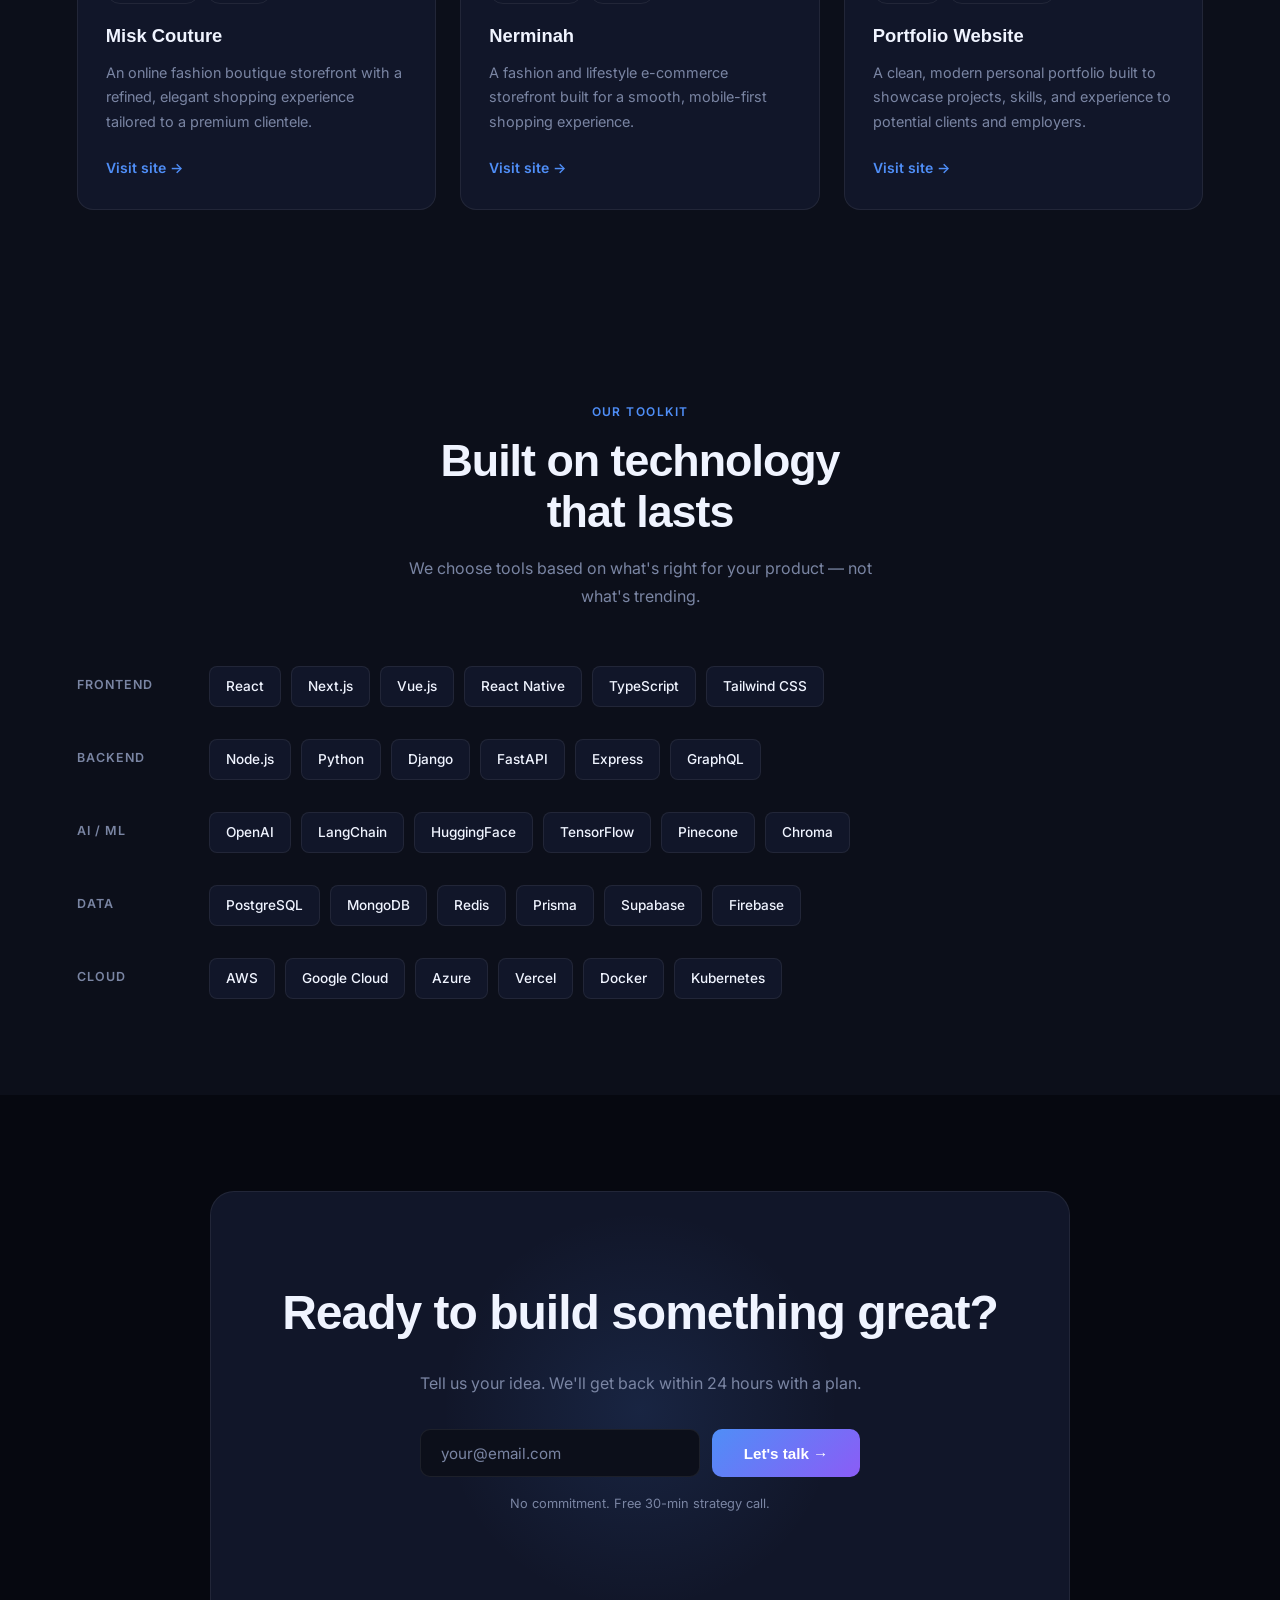
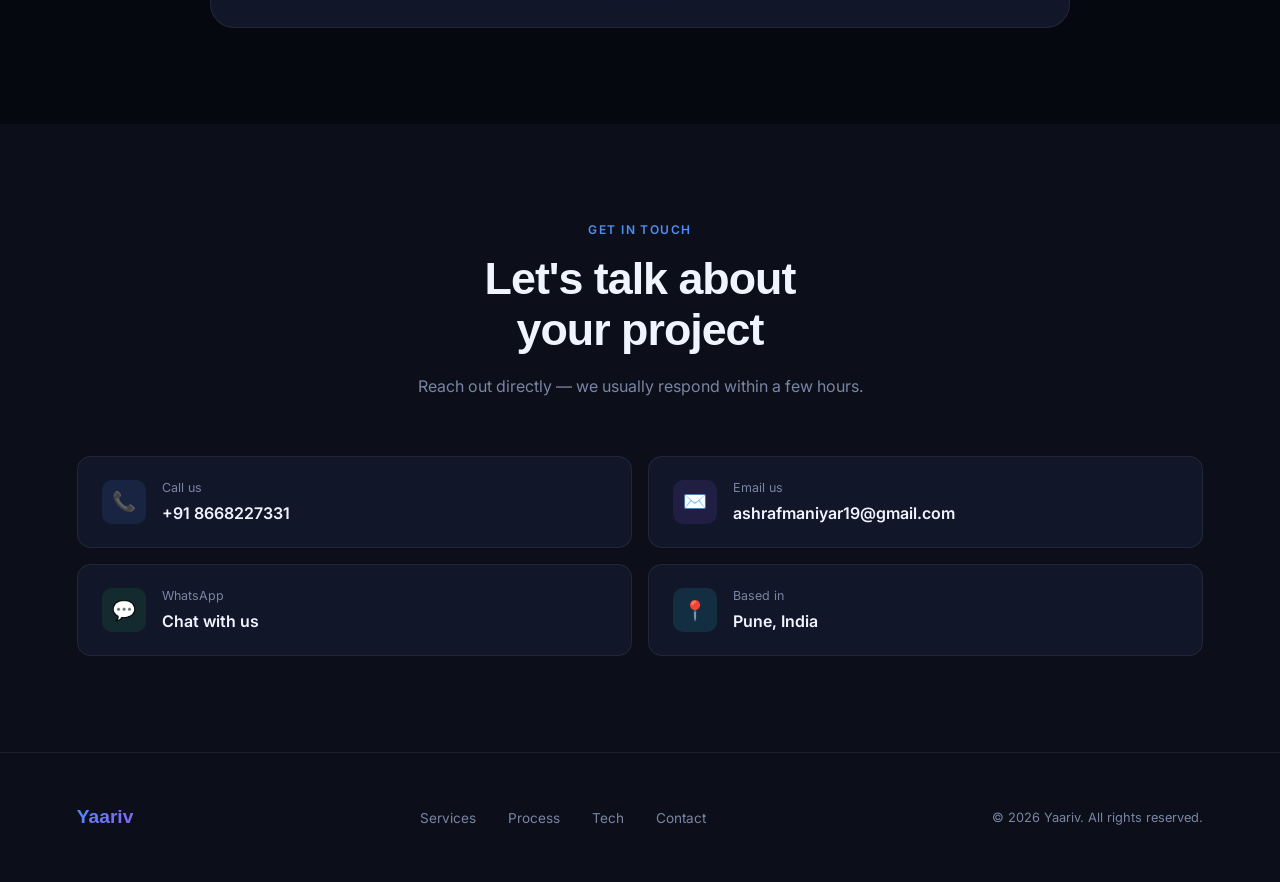
==== commit da909619: "added Yarookh projects" ====
--- a/index.html
+++ b/index.html
@@ -1034,6 +1034,236 @@
 
         <div class="project-card reveal">
           <div class="project-img">
+            <img src="./project_atrmnr.png" alt="Matrimony app screenshot" />
+          </div>
+          <div class="project-body">
+            <div class="project-tags">
+              <span class="tag">Mobile App</span
+              ><span class="tag">Community</span>
+            </div>
+            <div class="project-title">Attar Maniyar Jamat — Matrimony App</div>
+            <div class="project-desc">
+              A community-focused matrimony app connecting members through
+              verified profiles, preferences, and direct family-to-family
+              matching.
+            </div>
+          </div>
+        </div>
+
+        <div class="project-card reveal">
+          <div class="project-img">
+            <img src="./project_proact.png" alt="Proact Group screenshot" />
+          </div>
+          <div class="project-body">
+            <div class="project-tags">
+              <span class="tag">Website</span
+              ><span class="tag">Real Estate</span>
+            </div>
+            <div class="project-title">Proact Group</div>
+            <div class="project-desc">
+              A multilingual real estate investment platform connecting global
+              investors with property opportunities in Turkey, with full Arabic
+              and English support.
+            </div>
+            <a
+              href="https://www.proact-group.com/ar"
+              target="_blank"
+              class="project-link"
+              >Visit site →</a
+            >
+          </div>
+        </div>
+
+        <div class="project-card reveal">
+          <div class="project-img">
+            <img
+              src="./project_bircok.png"
+              alt="Birçok e-commerce screenshot"
+            />
+          </div>
+          <div class="project-body">
+            <div class="project-tags">
+              <span class="tag">E-commerce</span
+              ><span class="tag">Marketplace</span>
+            </div>
+            <div class="project-title">Birçok</div>
+            <div class="project-desc">
+              A large-scale Turkish multi-category marketplace covering fashion,
+              electronics, home goods, and groceries, built on a custom
+              WooCommerce architecture.
+            </div>
+            <a
+              href="https://bircok.com.tr/"
+              target="_blank"
+              class="project-link"
+              >Visit site →</a
+            >
+          </div>
+        </div>
+
+        <div class="project-card reveal">
+          <div class="project-img">
+            <img src="./project_afif.png" alt="Afif Resort screenshot" />
+          </div>
+          <div class="project-body">
+            <div class="project-tags">
+              <span class="tag">Website</span
+              ><span class="tag">Hospitality</span>
+            </div>
+            <div class="project-title">Afif Resort</div>
+            <div class="project-desc">
+              A restaurant and chalet booking website with integrated WhatsApp
+              and call-to-action flows for direct guest reservations.
+            </div>
+            <a
+              href="https://afifresort.com/"
+              target="_blank"
+              class="project-link"
+              >Visit site →</a
+            >
+          </div>
+        </div>
+
+        <div class="project-card reveal">
+          <div class="project-img">
+            <img
+              src="./project_alrabee.png"
+              alt="Alrabee Car Rental screenshot"
+            />
+          </div>
+          <div class="project-body">
+            <div class="project-tags">
+              <span class="tag">E-commerce</span
+              ><span class="tag">Automotive</span>
+            </div>
+            <div class="project-title">Alrabee Rent A Car</div>
+            <div class="project-desc">
+              A Dubai-based luxury car rental platform with live fleet search,
+              filtering by car type, and multilingual support.
+            </div>
+            <a
+              href="https://alrabeecar.com/"
+              target="_blank"
+              class="project-link"
+              >Visit site →</a
+            >
+          </div>
+        </div>
+
+        <div class="project-card reveal">
+          <div class="project-img">
+            <img
+              src="./project_mosasky.png"
+              alt="Mousa Sky tourism screenshot"
+            />
+          </div>
+          <div class="project-body">
+            <div class="project-tags">
+              <span class="tag">Website</span><span class="tag">Travel</span>
+            </div>
+            <div class="project-title">Mousa Sky Tourism</div>
+            <div class="project-desc">
+              A multilingual Turkey tourism booking platform offering city
+              tours, VIP transport, and travel packages with WhatsApp-first lead
+              capture.
+            </div>
+            <a href="https://mousasky.com/" target="_blank" class="project-link"
+              >Visit site →</a
+            >
+          </div>
+        </div>
+
+        <div class="project-card reveal">
+          <div class="project-img">
+            <img src="./project_godoctor.png" alt="Go Doctory screenshot" />
+          </div>
+          <div class="project-body">
+            <div class="project-tags">
+              <span class="tag">Mobile App</span
+              ><span class="tag">Healthcare</span>
+            </div>
+            <div class="project-title">Go Doctory</div>
+            <div class="project-desc">
+              A mental healthcare app connecting users to licensed therapists
+              through secure video consultations, with easy appointment booking.
+            </div>
+            <a
+              href="https://godoctory.com/"
+              target="_blank"
+              class="project-link"
+              >Visit site →</a
+            >
+          </div>
+        </div>
+
+        <div class="project-card reveal">
+          <div class="project-img">
+            <img src="./project_jamago.png" alt="Jama Go screenshot" />
+          </div>
+          <div class="project-body">
+            <div class="project-tags">
+              <span class="tag">E-commerce</span
+              ><span class="tag">Electronics</span>
+            </div>
+            <div class="project-title">Jama Go</div>
+            <div class="project-desc">
+              A Qatar-based security and smart home electronics store offering
+              CCTV systems, networking gear, and custom installation services.
+            </div>
+            <a href="https://jamago.qa/" target="_blank" class="project-link"
+              >Visit site →</a
+            >
+          </div>
+        </div>
+
+        <div class="project-card reveal">
+          <div class="project-img">
+            <img
+              src="./project_miskcouture.png"
+              alt="Misk Couture screenshot"
+            />
+          </div>
+          <div class="project-body">
+            <div class="project-tags">
+              <span class="tag">E-commerce</span
+              ><span class="tag">Fashion</span>
+            </div>
+            <div class="project-title">Misk Couture</div>
+            <div class="project-desc">
+              An online fashion boutique storefront with a refined, elegant
+              shopping experience tailored to a premium clientele.
+            </div>
+            <a
+              href="https://misk-couture.com/"
+              target="_blank"
+              class="project-link"
+              >Visit site →</a
+            >
+          </div>
+        </div>
+
+        <div class="project-card reveal">
+          <div class="project-img">
+            <img src="./project_nerminah.png" alt="Nerminah screenshot" />
+          </div>
+          <div class="project-body">
+            <div class="project-tags">
+              <span class="tag">E-commerce</span
+              ><span class="tag">Fashion</span>
+            </div>
+            <div class="project-title">Nerminah</div>
+            <div class="project-desc">
+              A fashion and lifestyle e-commerce storefront built for a smooth,
+              mobile-first shopping experience.
+            </div>
+            <a href="https://nerminah.com/" target="_blank" class="project-link"
+              >Visit site →</a
+            >
+          </div>
+        </div>
+
+        <div class="project-card reveal">
+          <div class="project-img">
             <img
               src="./project_portfolio.png"
               alt="Portfolio website screenshot"
@@ -1055,24 +1285,6 @@
               class="project-link"
               >Visit site →</a
             >
-          </div>
-        </div>
-
-        <div class="project-card reveal">
-          <div class="project-img">
-            <img src="" alt="Matrimony app screenshot" />
-          </div>
-          <div class="project-body">
-            <div class="project-tags">
-              <span class="tag">Mobile App</span
-              ><span class="tag">Community</span>
-            </div>
-            <div class="project-title">Attar Maniyar Jamat — Matrimony App</div>
-            <div class="project-desc">
-              A community-focused matrimony app connecting members through
-              verified profiles, preferences, and direct family-to-family
-              matching.
-            </div>
           </div>
         </div>
       </div>
@@ -1176,6 +1388,108 @@
         </p>
       </div>
     </section>
+    <!-- CONTACT -->
+    <section id="contact">
+      <div class="centered reveal">
+        <div class="section-label">Get in touch</div>
+        <h2 class="section-title">Let's talk about<br />your project</h2>
+        <p class="section-sub">
+          Reach out directly — we usually respond within a few hours.
+        </p>
+      </div>
+
+      <div class="contact-info reveal">
+        <a href="tel:+918668227331" class="contact-card">
+          <div class="contact-icon icon-blue">📞</div>
+          <div>
+            <div class="contact-label">Call us</div>
+            <div class="contact-value">+91 8668227331</div>
+          </div>
+        </a>
+        <a href="mailto:ashrafmaniyar19@gmail.com" class="contact-card">
+          <div class="contact-icon icon-violet">✉️</div>
+          <div>
+            <div class="contact-label">Email us</div>
+            <div class="contact-value">ashrafmaniyar19@gmail.com</div>
+          </div>
+        </a>
+        <a
+          href="https://wa.me/918668227331"
+          target="_blank"
+          class="contact-card"
+        >
+          <div class="contact-icon icon-green">💬</div>
+          <div>
+            <div class="contact-label">WhatsApp</div>
+            <div class="contact-value">Chat with us</div>
+          </div>
+        </a>
+        <div class="contact-card" style="cursor: default">
+          <div class="contact-icon icon-cyan">📍</div>
+          <div>
+            <div class="contact-label">Based in</div>
+            <div class="contact-value">Pune, India</div>
+          </div>
+        </div>
+      </div>
+    </section>
+
+    <style>
+      /* CONTACT */
+      #contact {
+        background: var(--bg2);
+      }
+      .contact-info {
+        display: grid;
+        grid-template-columns: repeat(auto-fit, minmax(420px, 1fr));
+        gap: 1rem;
+        margin-top: 3.5rem;
+      }
+      .contact-card {
+        display: flex;
+        align-items: center;
+        gap: 1rem;
+        background: var(--bg3);
+        border: 1px solid var(--border);
+        border-radius: 14px;
+        padding: 1.25rem 1.5rem;
+        text-decoration: none;
+        color: var(--text);
+        transition:
+          border-color 0.3s,
+          transform 0.2s;
+      }
+      .contact-card:hover {
+        border-color: rgba(79, 142, 247, 0.3);
+        transform: translateX(4px);
+      }
+      .contact-icon {
+        width: 44px;
+        height: 44px;
+        border-radius: 10px;
+        display: flex;
+        align-items: center;
+        justify-content: center;
+        font-size: 1.2rem;
+        flex-shrink: 0;
+      }
+      .contact-label {
+        font-size: 0.78rem;
+        color: var(--muted);
+        margin-bottom: 2px;
+      }
+      .contact-value {
+        font-size: 1rem;
+        font-weight: 600;
+        color: var(--text);
+      }
+
+      @media (max-width: 768px) {
+        .contact-info {
+          grid-template-columns: 1fr;
+        }
+      }
+    </style>
 
     <!-- FOOTER -->
     <footer>
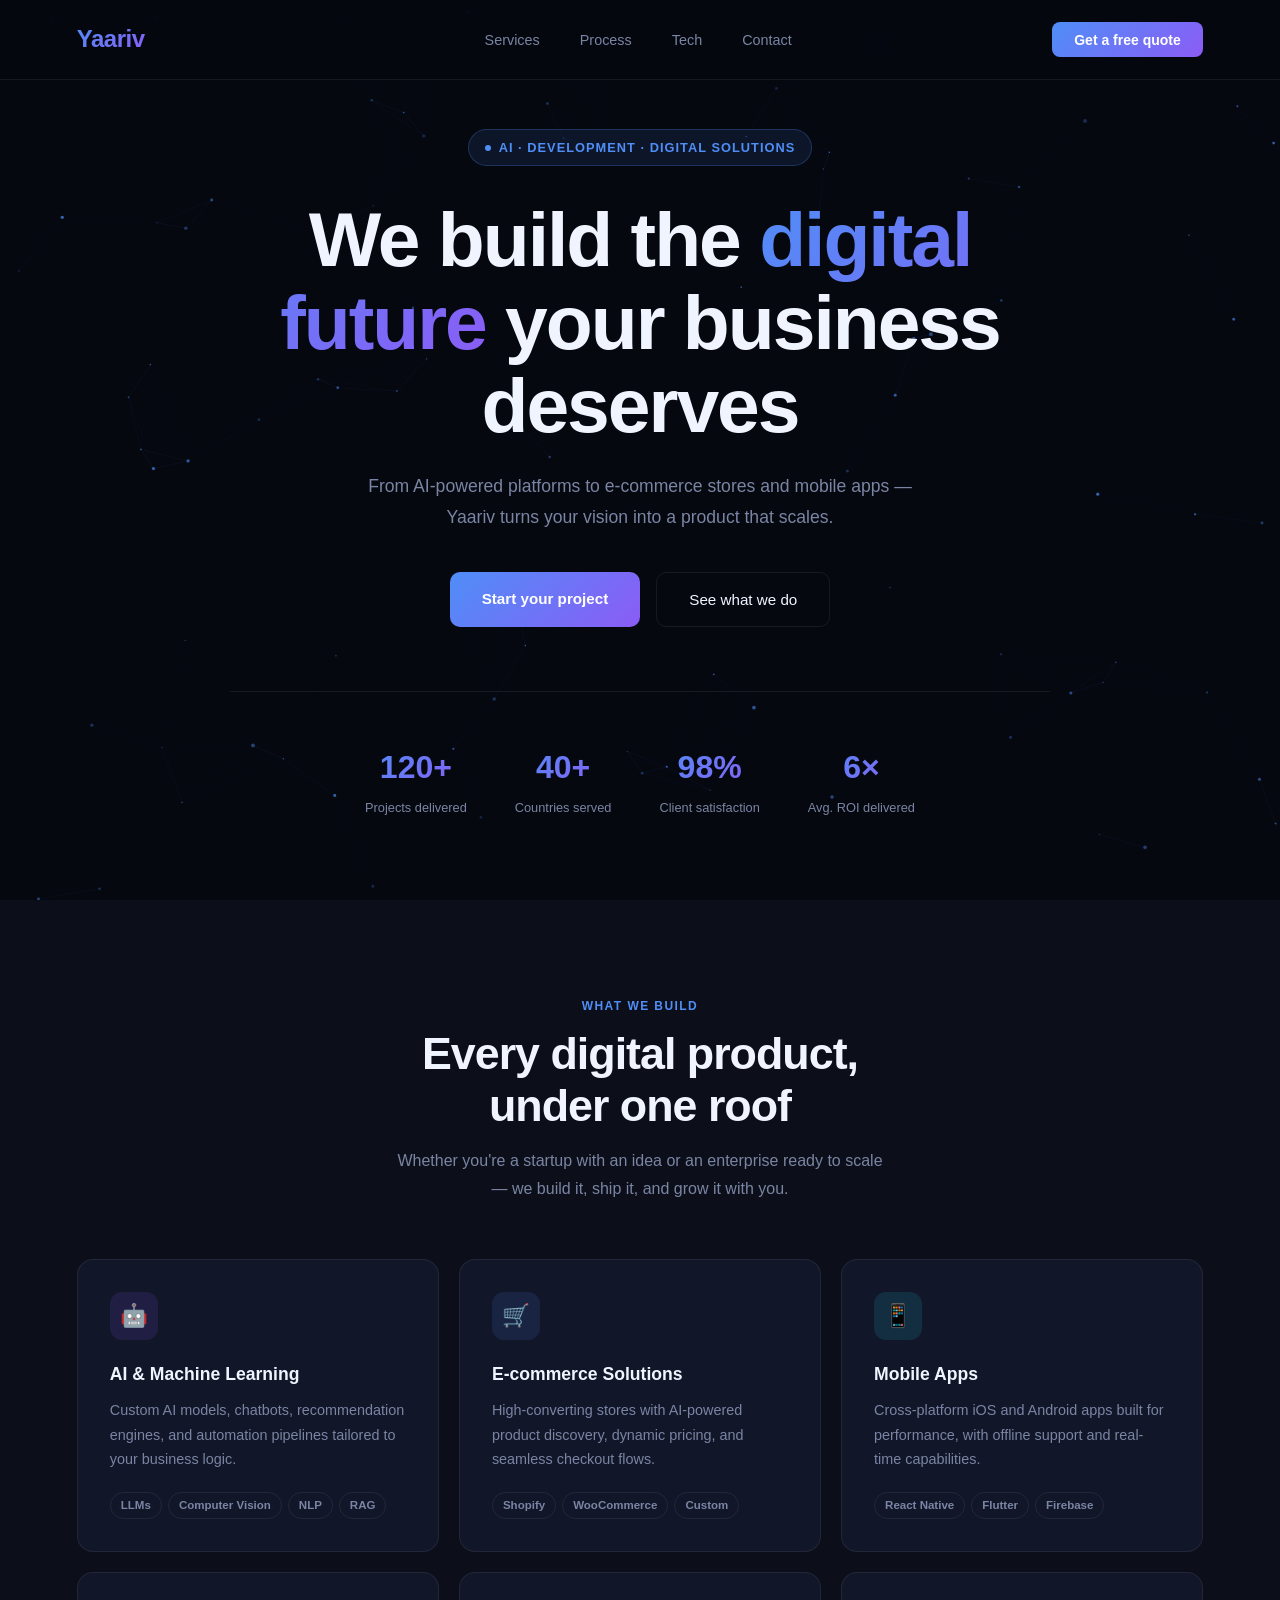
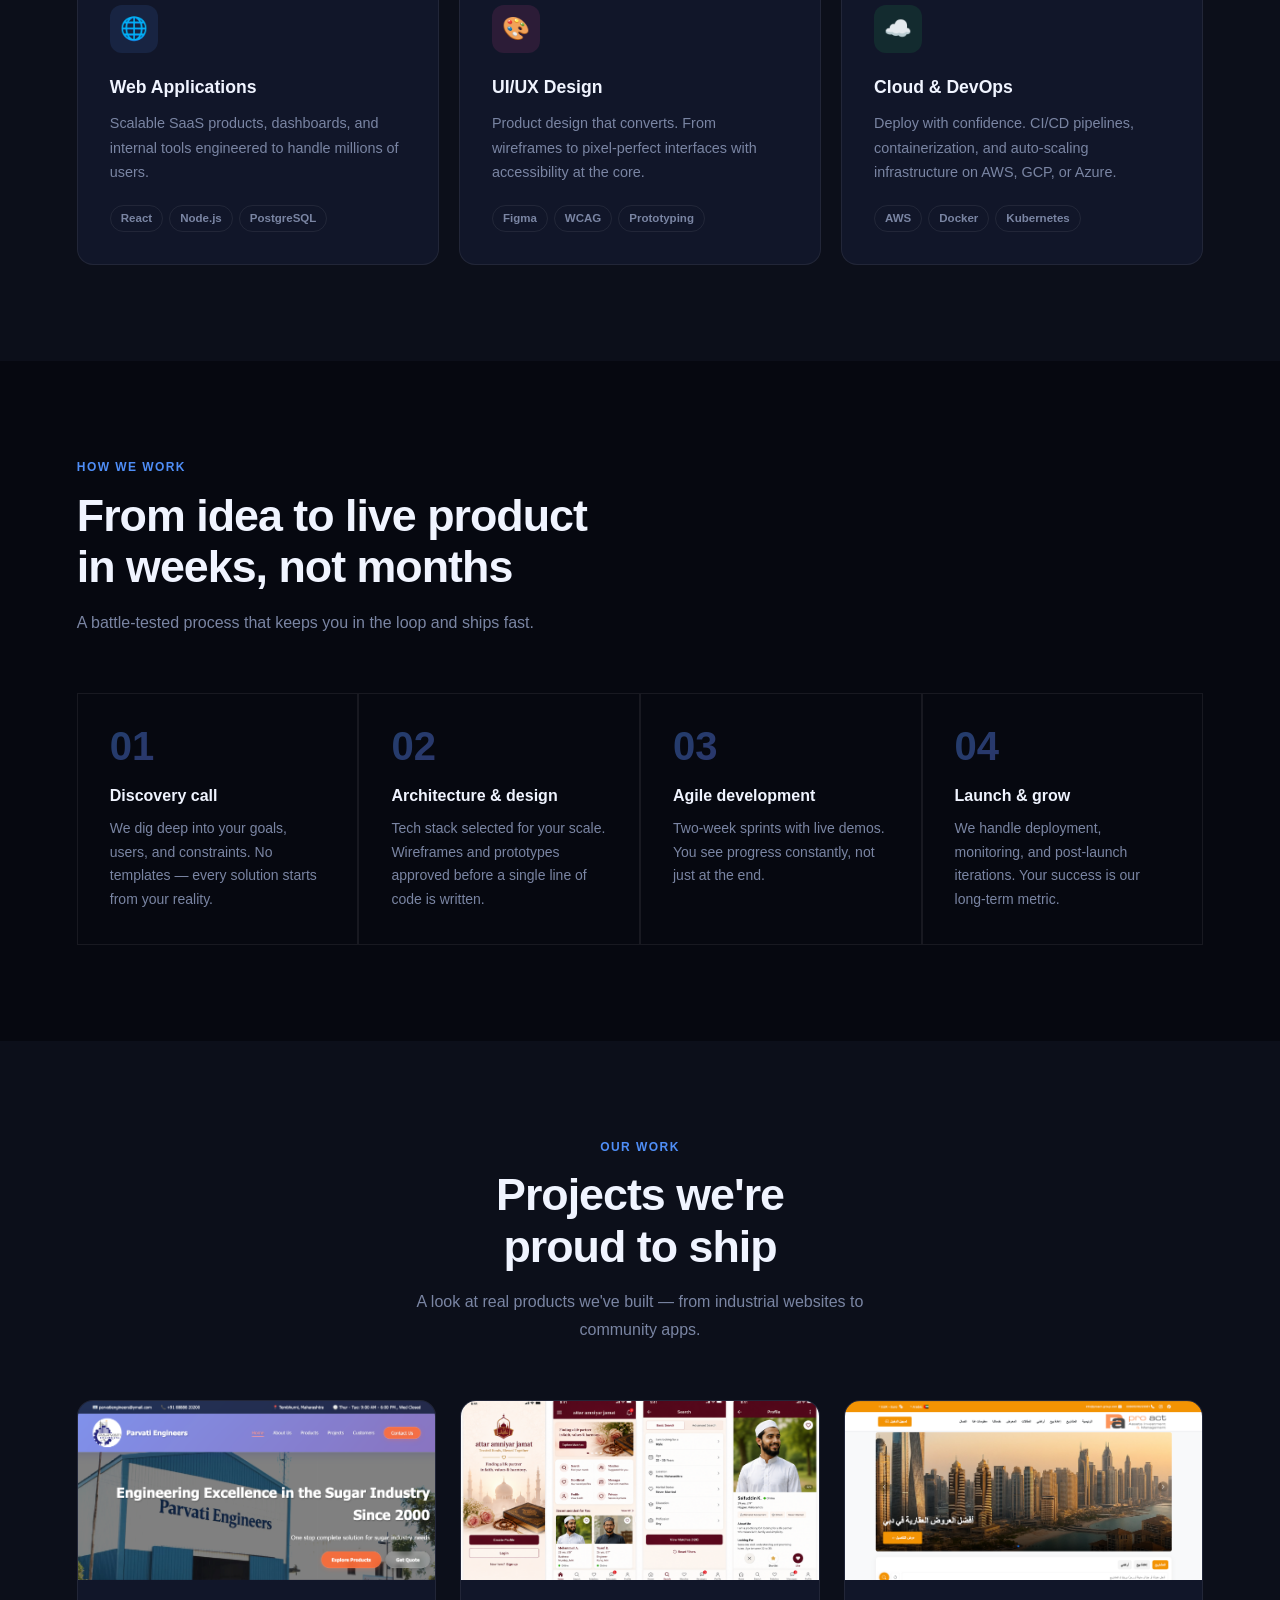
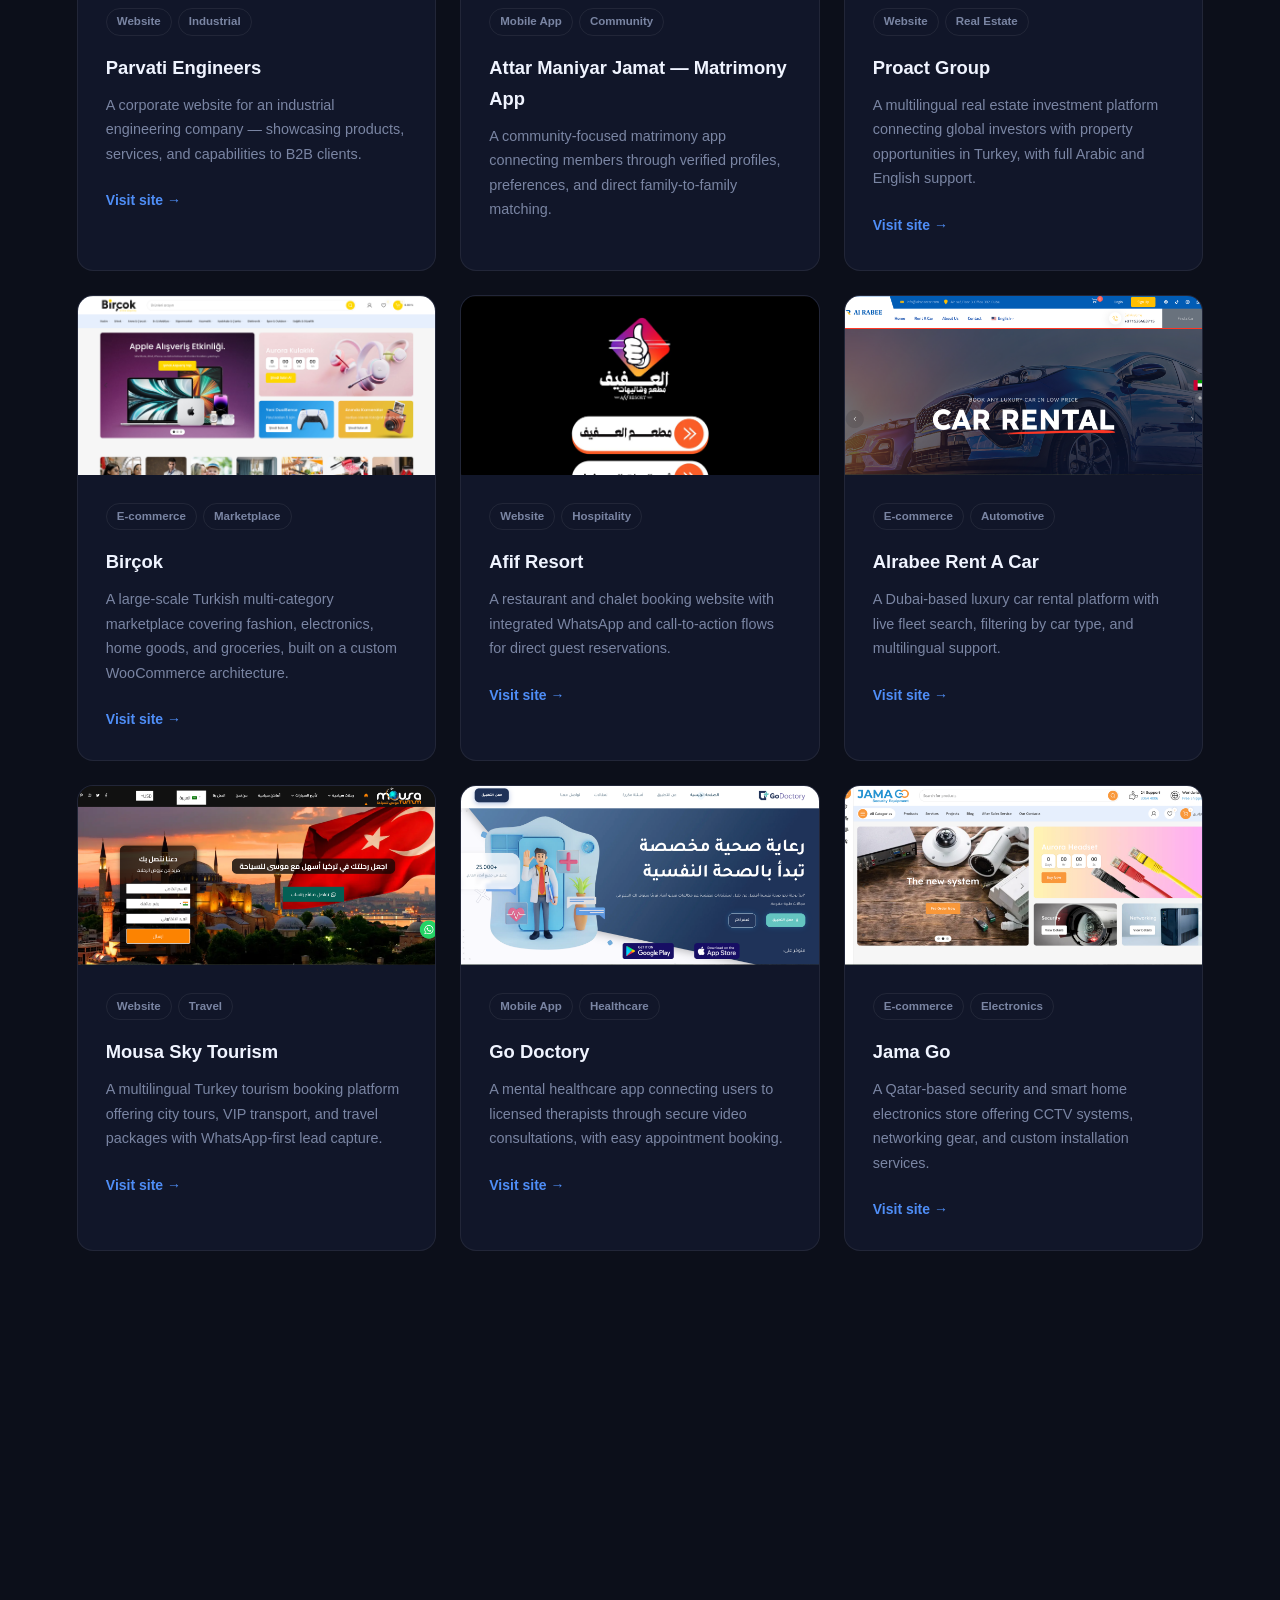
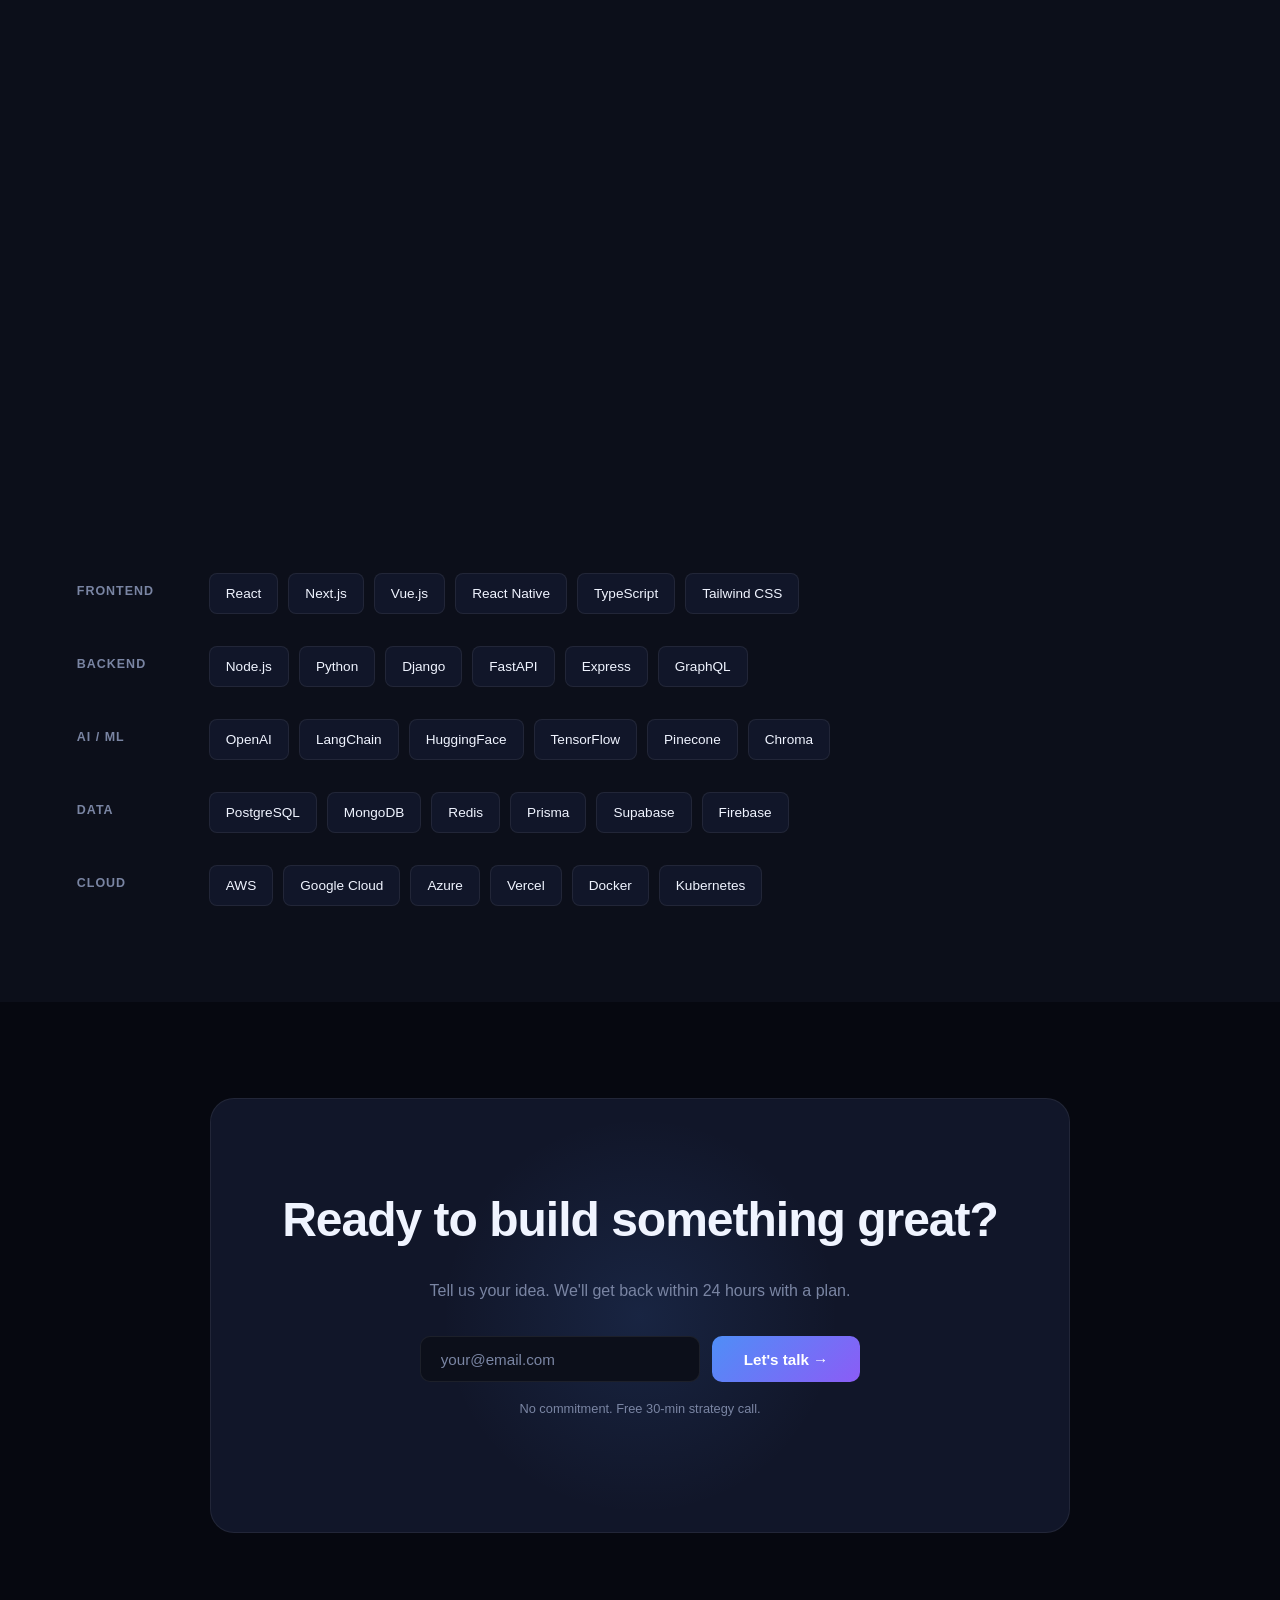
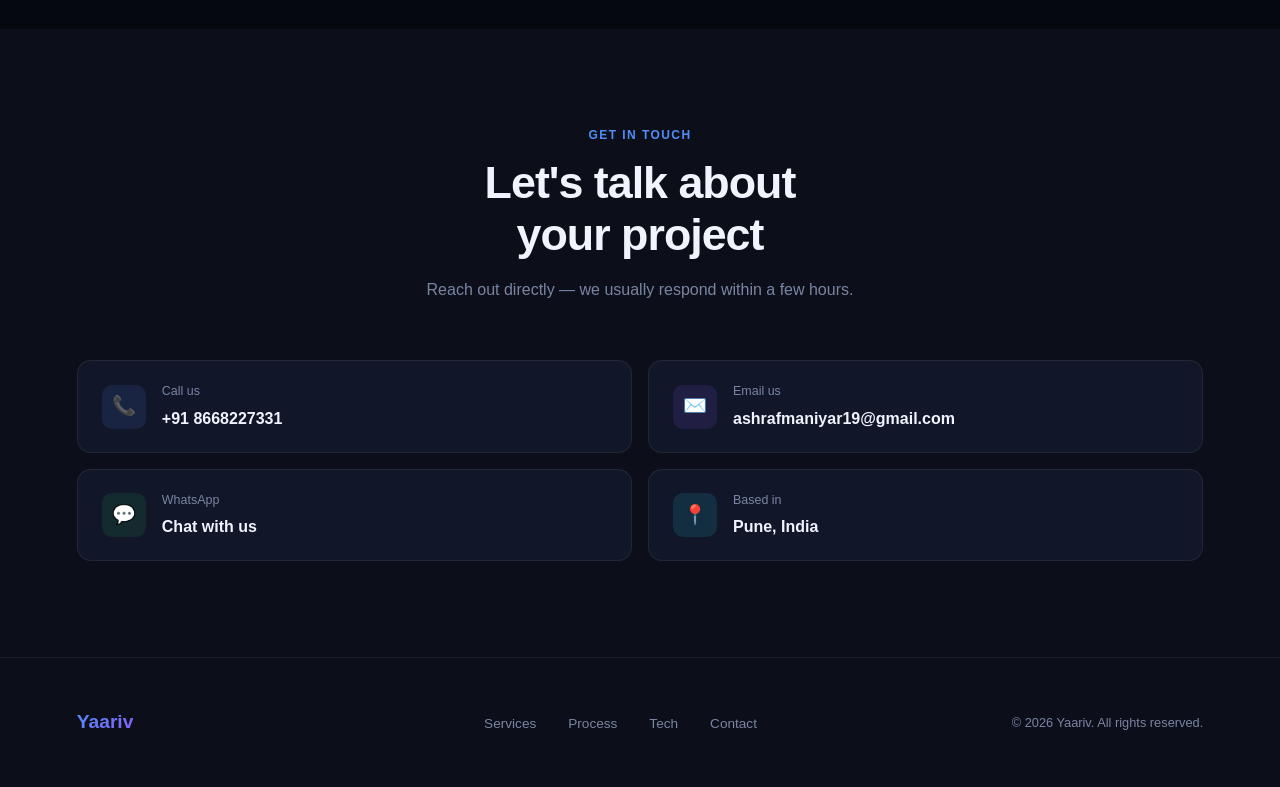
==== commit 8b1dc4a5: "mobile enhancement" ====
--- a/index.html
+++ b/index.html
@@ -8,749 +8,11 @@
     />
     <meta name="viewport" content="width=device-width, initial-scale=1.0" />
     <title>Yaariv — Build What's Next</title>
-    <link
-      href="https://fonts.googleapis.com/css2?family=Inter:wght@300;400;500;600&family=Syne:wght@700;800&display=swap"
-      rel="stylesheet"
+    <meta
+      name="description"
+      content="Yaariv is a digital product studio that builds AI-powered platforms, e-commerce stores, and mobile apps for startups and enterprises."
     />
-    <style>
-      *,
-      *::before,
-      *::after {
-        margin: 0;
-        padding: 0;
-        box-sizing: border-box;
-      }
-
-      :root {
-        --bg: #060810;
-        --bg2: #0c0f1a;
-        --bg3: #111629;
-        --blue: #4f8ef7;
-        --violet: #8b5cf6;
-        --cyan: #22d3ee;
-        --text: #f0f4ff;
-        --muted: #7a85a3;
-        --border: rgba(255, 255, 255, 0.07);
-        --grad: linear-gradient(135deg, #4f8ef7, #8b5cf6);
-      }
-
-      html {
-        scroll-behavior: smooth;
-      }
-
-      body {
-        background: var(--bg);
-        color: var(--text);
-        font-family: "Inter", sans-serif;
-        font-size: 16px;
-        line-height: 1.7;
-        overflow-x: hidden;
-      }
-
-      /* NAV */
-      nav {
-        position: fixed;
-        top: 0;
-        left: 0;
-        right: 0;
-        z-index: 100;
-        display: flex;
-        align-items: center;
-        justify-content: space-between;
-        padding: 1.2rem 6%;
-        background: rgba(6, 8, 16, 0.7);
-        backdrop-filter: blur(14px);
-        border-bottom: 1px solid var(--border);
-      }
-      .logo {
-        font-family: sans-serif;
-        font-size: 1.5rem;
-        font-weight: 800;
-        background: var(--grad);
-        -webkit-background-clip: text;
-        -webkit-text-fill-color: transparent;
-        letter-spacing: -0.5px;
-      }
-      .nav-links {
-        display: flex;
-        gap: 2.5rem;
-        list-style: none;
-      }
-      .nav-links a {
-        color: var(--muted);
-        text-decoration: none;
-        font-size: 0.9rem;
-        font-weight: 500;
-        transition: color 0.2s;
-      }
-      .nav-links a:hover {
-        color: var(--text);
-      }
-      .nav-cta {
-        background: var(--grad);
-        color: #fff;
-        border: none;
-        padding: 0.6rem 1.4rem;
-        border-radius: 8px;
-        font-size: 0.875rem;
-        font-weight: 600;
-        cursor: pointer;
-        transition:
-          opacity 0.2s,
-          transform 0.2s;
-      }
-      .nav-cta:hover {
-        opacity: 0.88;
-        transform: translateY(-1px);
-      }
-
-      /* HERO */
-      #hero {
-        position: relative;
-        min-height: 100vh;
-        display: flex;
-        align-items: center;
-        justify-content: center;
-        text-align: center;
-        padding: 8rem 6% 5rem;
-        overflow: hidden;
-      }
-      #canvas {
-        position: absolute;
-        inset: 0;
-        width: 100%;
-        height: 100%;
-        pointer-events: none;
-      }
-      .hero-inner {
-        position: relative;
-        z-index: 2;
-        max-width: 820px;
-      }
-      .eyebrow {
-        display: inline-flex;
-        align-items: center;
-        gap: 8px;
-        background: rgba(79, 142, 247, 0.1);
-        border: 1px solid rgba(79, 142, 247, 0.25);
-        color: var(--blue);
-        font-size: 0.8rem;
-        font-weight: 600;
-        letter-spacing: 0.08em;
-        padding: 0.4rem 1rem;
-        border-radius: 100px;
-        margin-bottom: 2rem;
-        text-transform: uppercase;
-      }
-      .eyebrow-dot {
-        width: 6px;
-        height: 6px;
-        background: var(--blue);
-        border-radius: 50%;
-        animation: pulse 2s infinite;
-      }
-      @keyframes pulse {
-        0%,
-        100% {
-          opacity: 1;
-          transform: scale(1);
-        }
-        50% {
-          opacity: 0.4;
-          transform: scale(1.4);
-        }
-      }
-
-      h1 {
-        font-family: sans-serif;
-        font-size: clamp(2.8rem, 6vw, 5rem);
-        font-weight: 800;
-        line-height: 1.08;
-        letter-spacing: -2px;
-        margin-bottom: 1.5rem;
-      }
-      h1 .grad {
-        background: var(--grad);
-        -webkit-background-clip: text;
-        -webkit-text-fill-color: transparent;
-      }
-      .hero-sub {
-        font-size: 1.1rem;
-        color: var(--muted);
-        max-width: 560px;
-        margin: 0 auto 2.5rem;
-        line-height: 1.75;
-      }
-      .hero-btns {
-        display: flex;
-        gap: 1rem;
-        justify-content: center;
-        flex-wrap: wrap;
-      }
-      .btn-primary {
-        background: var(--grad);
-        color: #fff;
-        padding: 0.85rem 2rem;
-        border: none;
-        border-radius: 10px;
-        font-size: 0.95rem;
-        font-weight: 600;
-        cursor: pointer;
-        transition:
-          transform 0.2s,
-          box-shadow 0.2s;
-        text-decoration: none;
-      }
-      .btn-primary:hover {
-        transform: translateY(-2px);
-        box-shadow: 0 8px 32px rgba(79, 142, 247, 0.35);
-      }
-      .btn-outline {
-        background: transparent;
-        color: var(--text);
-        border: 1px solid var(--border);
-        padding: 0.85rem 2rem;
-        border-radius: 10px;
-        font-size: 0.95rem;
-        font-weight: 500;
-        cursor: pointer;
-        transition:
-          border-color 0.2s,
-          background 0.2s;
-        text-decoration: none;
-      }
-      .btn-outline:hover {
-        border-color: rgba(255, 255, 255, 0.2);
-        background: rgba(255, 255, 255, 0.04);
-      }
-
-      .hero-stats {
-        display: flex;
-        gap: 3rem;
-        justify-content: center;
-        margin-top: 4rem;
-        padding-top: 3rem;
-        border-top: 1px solid var(--border);
-        flex-wrap: wrap;
-      }
-      .stat-num {
-        font-family: sans-serif;
-        font-size: 2rem;
-        font-weight: 800;
-        background: var(--grad);
-        -webkit-background-clip: text;
-        -webkit-text-fill-color: transparent;
-      }
-      .stat-label {
-        font-size: 0.8rem;
-        color: var(--muted);
-        margin-top: 2px;
-      }
-
-      /* MARQUEE */
-      .marquee-wrap {
-        overflow: hidden;
-        padding: 2rem 0;
-        border-top: 1px solid var(--border);
-        border-bottom: 1px solid var(--border);
-        background: var(--bg2);
-      }
-      .marquee-track {
-        display: flex;
-        gap: 3rem;
-        width: max-content;
-        animation: marquee 22s linear infinite;
-      }
-      @keyframes marquee {
-        from {
-          transform: translateX(0);
-        }
-        to {
-          transform: translateX(-50%);
-        }
-      }
-      .marquee-item {
-        display: flex;
-        align-items: center;
-        gap: 10px;
-        font-size: 0.85rem;
-        font-weight: 500;
-        color: var(--muted);
-        white-space: nowrap;
-      }
-      .marquee-item span {
-        color: var(--blue);
-        font-size: 1rem;
-      }
-
-      /* SECTION COMMONS */
-      section {
-        padding: 6rem 6%;
-      }
-      .section-label {
-        font-size: 0.75rem;
-        font-weight: 600;
-        letter-spacing: 0.12em;
-        text-transform: uppercase;
-        color: var(--blue);
-        margin-bottom: 0.75rem;
-      }
-      .section-title {
-        font-family: sans-serif;
-        font-size: clamp(1.8rem, 3.5vw, 2.8rem);
-        font-weight: 800;
-        letter-spacing: -1px;
-        line-height: 1.15;
-        margin-bottom: 1rem;
-      }
-      .section-sub {
-        color: var(--muted);
-        max-width: 500px;
-        font-size: 1rem;
-        line-height: 1.75;
-      }
-      .centered {
-        text-align: center;
-      }
-      .centered .section-sub {
-        margin: 0 auto;
-      }
-
-      /* SERVICES */
-      #services {
-        background: var(--bg2);
-      }
-      .services-grid {
-        display: grid;
-        grid-template-columns: repeat(auto-fit, minmax(280px, 1fr));
-        gap: 1.25rem;
-        margin-top: 3.5rem;
-      }
-      .service-card {
-        background: var(--bg3);
-        border: 1px solid var(--border);
-        border-radius: 16px;
-        padding: 2rem;
-        transition:
-          border-color 0.3s,
-          transform 0.3s;
-        cursor: default;
-      }
-      .service-card:hover {
-        border-color: rgba(79, 142, 247, 0.3);
-        transform: translateY(-4px);
-      }
-      .service-icon {
-        width: 48px;
-        height: 48px;
-        border-radius: 12px;
-        display: flex;
-        align-items: center;
-        justify-content: center;
-        font-size: 1.4rem;
-        margin-bottom: 1.25rem;
-      }
-      .icon-blue {
-        background: rgba(79, 142, 247, 0.12);
-      }
-      .icon-violet {
-        background: rgba(139, 92, 246, 0.12);
-      }
-      .icon-cyan {
-        background: rgba(34, 211, 238, 0.12);
-      }
-      .icon-pink {
-        background: rgba(236, 72, 153, 0.12);
-      }
-      .icon-green {
-        background: rgba(34, 197, 94, 0.12);
-      }
-      .icon-amber {
-        background: rgba(251, 191, 36, 0.12);
-      }
-      .service-title {
-        font-family: sans-serif;
-        font-size: 1.1rem;
-        font-weight: 700;
-        margin-bottom: 0.5rem;
-      }
-      .service-desc {
-        font-size: 0.9rem;
-        color: var(--muted);
-        line-height: 1.7;
-      }
-      .service-tags {
-        display: flex;
-        flex-wrap: wrap;
-        gap: 6px;
-        margin-top: 1.25rem;
-      }
-      .tag {
-        font-size: 0.72rem;
-        font-weight: 600;
-        padding: 3px 10px;
-        border-radius: 100px;
-        border: 1px solid var(--border);
-        color: var(--muted);
-      }
-
-      /* HOW WE WORK */
-      #process {
-        background: var(--bg);
-      }
-      .process-grid {
-        display: grid;
-        grid-template-columns: repeat(auto-fit, minmax(220px, 1fr));
-        gap: 0;
-        margin-top: 3.5rem;
-        position: relative;
-      }
-      .process-step {
-        padding: 2rem;
-        border: 1px solid var(--border);
-        position: relative;
-        transition: background 0.3s;
-      }
-      .process-step:hover {
-        background: var(--bg3);
-      }
-      .step-num {
-        font-family: sans-serif;
-        font-size: 2.5rem;
-        font-weight: 800;
-        background: var(--grad);
-        -webkit-background-clip: text;
-        -webkit-text-fill-color: transparent;
-        opacity: 0.4;
-        line-height: 1;
-        margin-bottom: 1rem;
-      }
-      .step-title {
-        font-family: sans-serif;
-        font-size: 1rem;
-        font-weight: 700;
-        margin-bottom: 0.5rem;
-      }
-      .step-desc {
-        font-size: 0.875rem;
-        color: var(--muted);
-        line-height: 1.7;
-      }
-
-      /* TECH */
-      #tech {
-        background: var(--bg2);
-      }
-      .tech-categories {
-        display: flex;
-        flex-direction: column;
-        gap: 2rem;
-        margin-top: 3rem;
-      }
-      .tech-row {
-        display: flex;
-        align-items: flex-start;
-        gap: 2rem;
-        flex-wrap: wrap;
-      }
-      .tech-row-label {
-        font-size: 0.78rem;
-        font-weight: 600;
-        color: var(--muted);
-        text-transform: uppercase;
-        letter-spacing: 0.08em;
-        min-width: 100px;
-        padding-top: 8px;
-      }
-      .tech-pills {
-        display: flex;
-        flex-wrap: wrap;
-        gap: 10px;
-      }
-      .tech-pill {
-        background: var(--bg3);
-        border: 1px solid var(--border);
-        border-radius: 8px;
-        padding: 0.5rem 1rem;
-        font-size: 0.85rem;
-        font-weight: 500;
-        color: var(--text);
-        transition:
-          border-color 0.2s,
-          color 0.2s;
-      }
-      .tech-pill:hover {
-        border-color: rgba(79, 142, 247, 0.4);
-        color: var(--blue);
-      }
-
-      /* CTA */
-      #cta {
-        background: var(--bg);
-        text-align: center;
-      }
-      .cta-box {
-        background: var(--bg3);
-        border: 1px solid var(--border);
-        border-radius: 24px;
-        padding: 5rem 3rem;
-        position: relative;
-        overflow: hidden;
-        max-width: 860px;
-        margin: 0 auto;
-      }
-      .cta-glow {
-        position: absolute;
-        width: 400px;
-        height: 400px;
-        border-radius: 50%;
-        background: radial-gradient(
-          circle,
-          rgba(79, 142, 247, 0.12),
-          transparent 70%
-        );
-        top: 50%;
-        left: 50%;
-        transform: translate(-50%, -50%);
-        pointer-events: none;
-      }
-      .cta-box h2 {
-        font-family: sans-serif;
-        font-size: clamp(1.8rem, 4vw, 3rem);
-        font-weight: 800;
-        letter-spacing: -1px;
-        margin-bottom: 1rem;
-        position: relative;
-      }
-      .cta-box p {
-        color: var(--muted);
-        margin-bottom: 2rem;
-        position: relative;
-      }
-      .cta-form {
-        display: flex;
-        gap: 0.75rem;
-        justify-content: center;
-        flex-wrap: wrap;
-        position: relative;
-      }
-      .cta-input {
-        background: var(--bg2);
-        border: 1px solid var(--border);
-        color: var(--text);
-        padding: 0.85rem 1.25rem;
-        border-radius: 10px;
-        font-size: 0.95rem;
-        font-family: "Inter", sans-serif;
-        width: 280px;
-        outline: none;
-        transition: border-color 0.2s;
-      }
-      .cta-input:focus {
-        border-color: rgba(79, 142, 247, 0.5);
-      }
-      .cta-input::placeholder {
-        color: var(--muted);
-      }
-
-      /* FOOTER */
-      footer {
-        background: var(--bg2);
-        border-top: 1px solid var(--border);
-        padding: 3rem 6%;
-        display: flex;
-        align-items: center;
-        justify-content: space-between;
-        flex-wrap: wrap;
-        gap: 1rem;
-      }
-      .footer-logo {
-        font-family: sans-serif;
-        font-size: 1.2rem;
-        font-weight: 800;
-        background: var(--grad);
-        -webkit-background-clip: text;
-        -webkit-text-fill-color: transparent;
-      }
-      .footer-links {
-        display: flex;
-        gap: 2rem;
-        list-style: none;
-        flex-wrap: wrap;
-      }
-      .footer-links a {
-        color: var(--muted);
-        text-decoration: none;
-        font-size: 0.85rem;
-        transition: color 0.2s;
-      }
-      .footer-links a:hover {
-        color: var(--text);
-      }
-      .footer-copy {
-        font-size: 0.8rem;
-        color: var(--muted);
-      }
-
-      /* SCROLL REVEAL */
-      .reveal {
-        opacity: 0;
-        transform: translateY(28px);
-        transition:
-          opacity 0.65s ease,
-          transform 0.65s ease;
-      }
-      .reveal.visible {
-        opacity: 1;
-        transform: translateY(0);
-      }
-
-      /* MOBILE */
-      @media (max-width: 768px) {
-        nav {
-          padding: 1rem 5%;
-        }
-        .nav-links {
-          display: none;
-        }
-        section {
-          padding: 4rem 5%;
-        }
-        .hero-stats {
-          gap: 2rem;
-        }
-        footer {
-          flex-direction: column;
-          text-align: center;
-        }
-        .footer-links {
-          justify-content: center;
-        }
-        .process-grid {
-          grid-template-columns: 1fr;
-        }
-      }
-
-      @media (prefers-reduced-motion: reduce) {
-        .marquee-track {
-          animation: none;
-        }
-        .reveal {
-          opacity: 1;
-          transform: none;
-        }
-      }
-
-      .hamburger {
-        display: none;
-        flex-direction: column;
-        gap: 5px;
-        cursor: pointer;
-        background: none;
-        border: none;
-        padding: 4px;
-      }
-      .hamburger span {
-        width: 24px;
-        height: 2px;
-        background: var(--text);
-        border-radius: 2px;
-      }
-
-      @media (max-width: 768px) {
-        .hamburger {
-          display: flex;
-        }
-        .nav-links {
-          display: none;
-          position: absolute;
-          top: 100%;
-          left: 0;
-          right: 0;
-          background: var(--bg2);
-          border-bottom: 1px solid var(--border);
-          flex-direction: column;
-          padding: 1.5rem 6%;
-          gap: 1.25rem;
-        }
-        .nav-links.open {
-          display: flex;
-        }
-      }
-
-      /* PROJECTS */
-      #projects {
-        background: var(--bg2);
-      }
-      .projects-grid {
-        display: grid;
-        grid-template-columns: repeat(auto-fit, minmax(300px, 1fr));
-        gap: 1.5rem;
-        margin-top: 3.5rem;
-      }
-      .project-card {
-        background: var(--bg3);
-        border: 1px solid var(--border);
-        border-radius: 16px;
-        overflow: hidden;
-        transition:
-          border-color 0.3s,
-          transform 0.3s;
-      }
-      .project-card:hover {
-        border-color: rgba(79, 142, 247, 0.3);
-        transform: translateY(-4px);
-      }
-      .project-img {
-        width: 100%;
-        aspect-ratio: 16/8;
-        background: linear-gradient(
-          135deg,
-          rgba(79, 142, 247, 0.08),
-          rgba(139, 92, 246, 0.08)
-        );
-        display: flex;
-        align-items: center;
-        justify-content: center;
-        overflow: hidden;
-      }
-      .project-img img {
-        width: 100%;
-        height: 100%;
-        object-fit: cover;
-        display: block;
-      }
-      .project-body {
-        padding: 1.75rem;
-      }
-      .project-tags {
-        display: flex;
-        gap: 6px;
-        margin-bottom: 1rem;
-      }
-      .project-title {
-        font-family: sans-serif;
-        font-size: 1.15rem;
-        font-weight: 700;
-        margin-bottom: 0.6rem;
-      }
-      .project-desc {
-        font-size: 0.9rem;
-        color: var(--muted);
-        line-height: 1.7;
-        margin-bottom: 1.25rem;
-      }
-      .project-link {
-        font-size: 0.875rem;
-        font-weight: 600;
-        color: var(--blue);
-        text-decoration: none;
-        transition: color 0.2s;
-      }
-      .project-link:hover {
-        color: var(--cyan);
-      }
-    </style>
+    <link rel="stylesheet" href="./style.css" async />
   </head>
   <!-- Google tag (gtag.js) -->
   <script
@@ -776,14 +38,7 @@
         <li><a href="#tech">Tech</a></li>
         <li><a href="#cta">Contact</a></li>
       </ul>
-      <button
-        class="hamburger"
-        id="hamburgerBtn"
-        aria-label="Toggle menu"
-        aria-expanded="false"
-      >
-        <span></span><span></span><span></span>
-      </button>
+
       <button
         class="nav-cta"
         onclick="
@@ -835,7 +90,7 @@
     </section>
 
     <!-- MARQUEE -->
-    <div class="marquee-wrap">
+    <!-- <div class="marquee-wrap">
       <div class="marquee-track" id="marquee">
         <div class="marquee-item"><span>⚡</span> E-commerce Platforms</div>
         <div class="marquee-item"><span>🤖</span> AI Integration</div>
@@ -858,7 +113,7 @@
         <div class="marquee-item"><span>🔒</span> Cybersecurity</div>
         <div class="marquee-item"><span>📊</span> Data Dashboards</div>
       </div>
-    </div>
+    </div> -->
 
     <!-- SERVICES -->
     <section id="services">
@@ -1434,63 +689,6 @@
       </div>
     </section>
 
-    <style>
-      /* CONTACT */
-      #contact {
-        background: var(--bg2);
-      }
-      .contact-info {
-        display: grid;
-        grid-template-columns: repeat(auto-fit, minmax(420px, 1fr));
-        gap: 1rem;
-        margin-top: 3.5rem;
-      }
-      .contact-card {
-        display: flex;
-        align-items: center;
-        gap: 1rem;
-        background: var(--bg3);
-        border: 1px solid var(--border);
-        border-radius: 14px;
-        padding: 1.25rem 1.5rem;
-        text-decoration: none;
-        color: var(--text);
-        transition:
-          border-color 0.3s,
-          transform 0.2s;
-      }
-      .contact-card:hover {
-        border-color: rgba(79, 142, 247, 0.3);
-        transform: translateX(4px);
-      }
-      .contact-icon {
-        width: 44px;
-        height: 44px;
-        border-radius: 10px;
-        display: flex;
-        align-items: center;
-        justify-content: center;
-        font-size: 1.2rem;
-        flex-shrink: 0;
-      }
-      .contact-label {
-        font-size: 0.78rem;
-        color: var(--muted);
-        margin-bottom: 2px;
-      }
-      .contact-value {
-        font-size: 1rem;
-        font-weight: 600;
-        color: var(--text);
-      }
-
-      @media (max-width: 768px) {
-        .contact-info {
-          grid-template-columns: 1fr;
-        }
-      }
-    </style>
-
     <!-- FOOTER -->
     <footer>
       <div class="footer-logo">Yaariv</div>
@@ -1502,150 +700,6 @@
       </ul>
       <div class="footer-copy">© 2026 Yaariv. All rights reserved.</div>
     </footer>
-
-    <script>
-      // PARTICLE CANVAS
-      const canvas = document.getElementById("canvas");
-      const ctx = canvas.getContext("2d");
-      let W,
-        H,
-        particles = [],
-        mouse = { x: -999, y: -999 };
-      const N = 90;
-
-      function resize() {
-        W = canvas.width = canvas.offsetWidth;
-        H = canvas.height = canvas.offsetHeight;
-      }
-      resize();
-      window.addEventListener("resize", () => {
-        resize();
-      });
-
-      document.getElementById("hero").addEventListener("mousemove", (e) => {
-        const r = canvas.getBoundingClientRect();
-        mouse.x = e.clientX - r.left;
-        mouse.y = e.clientY - r.top;
-      });
-      document.getElementById("hero").addEventListener("mouseleave", () => {
-        mouse.x = -999;
-        mouse.y = -999;
-      });
-
-      class Particle {
-        constructor() {
-          this.reset();
-        }
-        reset() {
-          this.x = Math.random() * W;
-          this.y = Math.random() * H;
-          this.vx = (Math.random() - 0.5) * 0.4;
-          this.vy = (Math.random() - 0.5) * 0.4;
-          this.r = Math.random() * 1.5 + 0.5;
-          this.alpha = Math.random() * 0.5 + 0.2;
-        }
-        update() {
-          const dx = this.x - mouse.x,
-            dy = this.y - mouse.y;
-          const dist = Math.sqrt(dx * dx + dy * dy);
-          if (dist < 120) {
-            this.vx += (dx / dist) * 0.3;
-            this.vy += (dy / dist) * 0.3;
-          }
-          this.vx *= 0.97;
-          this.vy *= 0.97;
-          this.x += this.vx;
-          this.y += this.vy;
-          if (this.x < 0) this.x = W;
-          if (this.x > W) this.x = 0;
-          if (this.y < 0) this.y = H;
-          if (this.y > H) this.y = 0;
-        }
-        draw() {
-          ctx.beginPath();
-          ctx.arc(this.x, this.y, this.r, 0, Math.PI * 2);
-          ctx.fillStyle = `rgba(79,142,247,${this.alpha})`;
-          ctx.fill();
-        }
-      }
-
-      for (let i = 0; i < N; i++) particles.push(new Particle());
-
-      function drawLines() {
-        for (let i = 0; i < N; i++) {
-          for (let j = i + 1; j < N; j++) {
-            const dx = particles[i].x - particles[j].x;
-            const dy = particles[i].y - particles[j].y;
-            const d = Math.sqrt(dx * dx + dy * dy);
-            if (d < 130) {
-              ctx.beginPath();
-              ctx.moveTo(particles[i].x, particles[i].y);
-              ctx.lineTo(particles[j].x, particles[j].y);
-              ctx.strokeStyle = `rgba(79,142,247,${0.15 * (1 - d / 130)})`;
-              ctx.lineWidth = 0.5;
-              ctx.stroke();
-            }
-          }
-        }
-      }
-
-      function animate() {
-        ctx.clearRect(0, 0, W, H);
-        particles.forEach((p) => {
-          p.update();
-          p.draw();
-        });
-        drawLines();
-        requestAnimationFrame(animate);
-      }
-      animate();
-
-      // SCROLL REVEAL
-      const reveals = document.querySelectorAll(".reveal");
-      const observer = new IntersectionObserver(
-        (entries) => {
-          entries.forEach((e, i) => {
-            if (e.isIntersecting) {
-              setTimeout(() => e.target.classList.add("visible"), i * 80);
-              observer.unobserve(e.target);
-            }
-          });
-        },
-        { threshold: 0.1 },
-      );
-      reveals.forEach((el) => observer.observe(el));
-
-      // CTA
-      function handleCTA() {
-        const v = document.getElementById("email-input").value.trim();
-        if (!v || !v.includes("@")) {
-          document.getElementById("email-input").style.borderColor =
-            "rgba(239,68,68,0.5)";
-          setTimeout(
-            () =>
-              (document.getElementById("email-input").style.borderColor = ""),
-            1500,
-          );
-          return;
-        }
-
-        fetch(
-          "https://script.google.com/macros/s/AKfycbxfI769F4MKw63_1aGuuux83NziYLFbiyPGBP-89F1ujPVZH3TR0RXDovse1yD0XGPfXg/exec",
-          {
-            method: "POST",
-            body: JSON.stringify({ email: v }),
-          },
-        );
-
-        document.getElementById("email-input").value = "";
-        const btn = document.querySelector(".cta-form .btn-primary");
-        btn.textContent = "✓ We'll be in touch!";
-        btn.style.background = "linear-gradient(135deg,#22c55e,#16a34a)";
-        setTimeout(() => {
-          btn.textContent = "Let's talk →";
-          btn.style.background = "";
-        }, 3500);
-      }
-    </script>
+    <script src="./script.js" async></script>
   </body>
 </html>
--- a/style.css
+++ b/style.css
@@ -0,0 +1,794 @@
+*,
+*::before,
+*::after {
+  margin: 0;
+  padding: 0;
+  box-sizing: border-box;
+}
+
+:root {
+  --bg: #060810;
+  --bg2: #0c0f1a;
+  --bg3: #111629;
+  --blue: #4f8ef7;
+  --violet: #8b5cf6;
+  --cyan: #22d3ee;
+  --text: #f0f4ff;
+  --muted: #7a85a3;
+  --border: rgba(255, 255, 255, 0.07);
+  --grad: linear-gradient(135deg, #4f8ef7, #8b5cf6);
+}
+
+html {
+  scroll-behavior: smooth;
+}
+
+body {
+  background: var(--bg);
+  color: var(--text);
+  font-family: "Inter", sans-serif;
+  font-size: 16px;
+  line-height: 1.7;
+  overflow-x: hidden;
+}
+
+/* NAV */
+nav {
+  position: fixed;
+  top: 0;
+  left: 0;
+  right: 0;
+  z-index: 100;
+  display: flex;
+  align-items: center;
+  justify-content: space-between;
+  padding: 1.2rem 6%;
+  background: rgba(6, 8, 16, 0.7);
+  backdrop-filter: blur(14px);
+  border-bottom: 1px solid var(--border);
+}
+.logo {
+  font-family: sans-serif;
+  font-size: 1.5rem;
+  font-weight: 800;
+  background: var(--grad);
+  -webkit-background-clip: text;
+  -webkit-text-fill-color: transparent;
+  letter-spacing: -0.5px;
+}
+.nav-links {
+  display: flex;
+  gap: 2.5rem;
+  list-style: none;
+  margin-left: 5rem;
+}
+.nav-links a {
+  color: var(--muted);
+  text-decoration: none;
+  font-size: 0.9rem;
+  font-weight: 500;
+  transition: color 0.2s;
+}
+.nav-links a:hover {
+  color: var(--text);
+}
+.nav-cta {
+  background: var(--grad);
+  color: #fff;
+  border: none;
+  padding: 0.6rem 1.4rem;
+  border-radius: 8px;
+  font-size: 0.875rem;
+  font-weight: 600;
+  cursor: pointer;
+  transition:
+    opacity 0.2s,
+    transform 0.2s;
+}
+.nav-cta:hover {
+  opacity: 0.88;
+  transform: translateY(-1px);
+}
+
+/* HERO */
+#hero {
+  position: relative;
+  min-height: 100vh;
+  display: flex;
+  align-items: center;
+  justify-content: center;
+  text-align: center;
+  padding: 8rem 6% 5rem;
+  overflow: hidden;
+}
+#canvas {
+  position: absolute;
+  inset: 0;
+  width: 100%;
+  height: 100%;
+  pointer-events: none;
+}
+.hero-inner {
+  position: relative;
+  z-index: 2;
+  max-width: 820px;
+}
+.eyebrow {
+  display: inline-flex;
+  align-items: center;
+  gap: 8px;
+  background: rgba(79, 142, 247, 0.1);
+  border: 1px solid rgba(79, 142, 247, 0.25);
+  color: var(--blue);
+  font-size: 0.8rem;
+  font-weight: 600;
+  letter-spacing: 0.08em;
+  padding: 0.4rem 1rem;
+  border-radius: 100px;
+  margin-bottom: 2rem;
+  text-transform: uppercase;
+}
+.eyebrow-dot {
+  width: 6px;
+  height: 6px;
+  background: var(--blue);
+  border-radius: 50%;
+  animation: pulse 2s infinite;
+}
+@keyframes pulse {
+  0%,
+  100% {
+    opacity: 1;
+    transform: scale(1);
+  }
+  50% {
+    opacity: 0.4;
+    transform: scale(1.4);
+  }
+}
+
+h1 {
+  font-family: sans-serif;
+  font-size: clamp(2.8rem, 6vw, 5rem);
+  font-weight: 800;
+  line-height: 1.08;
+  letter-spacing: -2px;
+  margin-bottom: 1.5rem;
+}
+h1 .grad {
+  background: var(--grad);
+  -webkit-background-clip: text;
+  -webkit-text-fill-color: transparent;
+}
+.hero-sub {
+  font-size: 1.1rem;
+  color: var(--muted);
+  max-width: 560px;
+  margin: 0 auto 2.5rem;
+  line-height: 1.75;
+}
+.hero-btns {
+  display: flex;
+  gap: 1rem;
+  justify-content: center;
+  flex-wrap: wrap;
+}
+.btn-primary {
+  background: var(--grad);
+  color: #fff;
+  padding: 0.85rem 2rem;
+  border: none;
+  border-radius: 10px;
+  font-size: 0.95rem;
+  font-weight: 600;
+  cursor: pointer;
+  transition:
+    transform 0.2s,
+    box-shadow 0.2s;
+  text-decoration: none;
+}
+.btn-primary:hover {
+  transform: translateY(-2px);
+  box-shadow: 0 8px 32px rgba(79, 142, 247, 0.35);
+}
+.btn-outline {
+  background: transparent;
+  color: var(--text);
+  border: 1px solid var(--border);
+  padding: 0.85rem 2rem;
+  border-radius: 10px;
+  font-size: 0.95rem;
+  font-weight: 500;
+  cursor: pointer;
+  transition:
+    border-color 0.2s,
+    background 0.2s;
+  text-decoration: none;
+}
+.btn-outline:hover {
+  border-color: rgba(255, 255, 255, 0.2);
+  background: rgba(255, 255, 255, 0.04);
+}
+
+.hero-stats {
+  display: flex;
+  gap: 3rem;
+  justify-content: center;
+  margin-top: 4rem;
+  padding-top: 3rem;
+  border-top: 1px solid var(--border);
+  flex-wrap: wrap;
+}
+.stat-num {
+  font-family: sans-serif;
+  font-size: 2rem;
+  font-weight: 800;
+  background: var(--grad);
+  -webkit-background-clip: text;
+  -webkit-text-fill-color: transparent;
+}
+.stat-label {
+  font-size: 0.8rem;
+  color: var(--muted);
+  margin-top: 2px;
+}
+
+/* MARQUEE */
+.marquee-wrap {
+  overflow: hidden;
+  padding: 2rem 0;
+  border-top: 1px solid var(--border);
+  border-bottom: 1px solid var(--border);
+  background: var(--bg2);
+}
+.marquee-track {
+  display: flex;
+  gap: 3rem;
+  width: max-content;
+  animation: marquee 22s linear infinite;
+}
+@keyframes marquee {
+  from {
+    transform: translateX(0);
+  }
+  to {
+    transform: translateX(-50%);
+  }
+}
+.marquee-item {
+  display: flex;
+  align-items: center;
+  gap: 10px;
+  font-size: 0.85rem;
+  font-weight: 500;
+  color: var(--muted);
+  white-space: nowrap;
+}
+.marquee-item span {
+  color: var(--blue);
+  font-size: 1rem;
+}
+
+/* SECTION COMMONS */
+section {
+  padding: 6rem 6%;
+}
+.section-label {
+  font-size: 0.75rem;
+  font-weight: 600;
+  letter-spacing: 0.12em;
+  text-transform: uppercase;
+  color: var(--blue);
+  margin-bottom: 0.75rem;
+}
+.section-title {
+  font-family: sans-serif;
+  font-size: clamp(1.8rem, 3.5vw, 2.8rem);
+  font-weight: 800;
+  letter-spacing: -1px;
+  line-height: 1.15;
+  margin-bottom: 1rem;
+}
+.section-sub {
+  color: var(--muted);
+  max-width: 500px;
+  font-size: 1rem;
+  line-height: 1.75;
+}
+.centered {
+  text-align: center;
+}
+.centered .section-sub {
+  margin: 0 auto;
+}
+
+/* SERVICES */
+#services {
+  background: var(--bg2);
+}
+.services-grid {
+  display: grid;
+  grid-template-columns: repeat(auto-fit, minmax(280px, 1fr));
+  gap: 1.25rem;
+  margin-top: 3.5rem;
+}
+.service-card {
+  background: var(--bg3);
+  border: 1px solid var(--border);
+  border-radius: 16px;
+  padding: 2rem;
+  transition:
+    border-color 0.3s,
+    transform 0.3s;
+  cursor: default;
+}
+.service-card:hover {
+  border-color: rgba(79, 142, 247, 0.3);
+  transform: translateY(-4px);
+}
+.service-icon {
+  width: 48px;
+  height: 48px;
+  border-radius: 12px;
+  display: flex;
+  align-items: center;
+  justify-content: center;
+  font-size: 1.4rem;
+  margin-bottom: 1.25rem;
+}
+.icon-blue {
+  background: rgba(79, 142, 247, 0.12);
+}
+.icon-violet {
+  background: rgba(139, 92, 246, 0.12);
+}
+.icon-cyan {
+  background: rgba(34, 211, 238, 0.12);
+}
+.icon-pink {
+  background: rgba(236, 72, 153, 0.12);
+}
+.icon-green {
+  background: rgba(34, 197, 94, 0.12);
+}
+.icon-amber {
+  background: rgba(251, 191, 36, 0.12);
+}
+.service-title {
+  font-family: sans-serif;
+  font-size: 1.1rem;
+  font-weight: 700;
+  margin-bottom: 0.5rem;
+}
+.service-desc {
+  font-size: 0.9rem;
+  color: var(--muted);
+  line-height: 1.7;
+}
+.service-tags {
+  display: flex;
+  flex-wrap: wrap;
+  gap: 6px;
+  margin-top: 1.25rem;
+}
+.tag {
+  font-size: 0.72rem;
+  font-weight: 600;
+  padding: 3px 10px;
+  border-radius: 100px;
+  border: 1px solid var(--border);
+  color: var(--muted);
+}
+
+/* HOW WE WORK */
+#process {
+  background: var(--bg);
+}
+.process-grid {
+  display: grid;
+  grid-template-columns: repeat(auto-fit, minmax(220px, 1fr));
+  gap: 0;
+  margin-top: 3.5rem;
+  position: relative;
+}
+.process-step {
+  padding: 2rem;
+  border: 1px solid var(--border);
+  position: relative;
+  transition: background 0.3s;
+}
+.process-step:hover {
+  background: var(--bg3);
+}
+.step-num {
+  font-family: sans-serif;
+  font-size: 2.5rem;
+  font-weight: 800;
+  background: var(--grad);
+  -webkit-background-clip: text;
+  -webkit-text-fill-color: transparent;
+  opacity: 0.4;
+  line-height: 1;
+  margin-bottom: 1rem;
+}
+.step-title {
+  font-family: sans-serif;
+  font-size: 1rem;
+  font-weight: 700;
+  margin-bottom: 0.5rem;
+}
+.step-desc {
+  font-size: 0.875rem;
+  color: var(--muted);
+  line-height: 1.7;
+}
+
+/* TECH */
+#tech {
+  background: var(--bg2);
+}
+.tech-categories {
+  display: flex;
+  flex-direction: column;
+  gap: 2rem;
+  margin-top: 3rem;
+}
+.tech-row {
+  display: flex;
+  align-items: flex-start;
+  gap: 2rem;
+  flex-wrap: wrap;
+}
+.tech-row-label {
+  font-size: 0.78rem;
+  font-weight: 600;
+  color: var(--muted);
+  text-transform: uppercase;
+  letter-spacing: 0.08em;
+  min-width: 100px;
+  padding-top: 8px;
+}
+.tech-pills {
+  display: flex;
+  flex-wrap: wrap;
+  gap: 10px;
+}
+.tech-pill {
+  background: var(--bg3);
+  border: 1px solid var(--border);
+  border-radius: 8px;
+  padding: 0.5rem 1rem;
+  font-size: 0.85rem;
+  font-weight: 500;
+  color: var(--text);
+  transition:
+    border-color 0.2s,
+    color 0.2s;
+}
+.tech-pill:hover {
+  border-color: rgba(79, 142, 247, 0.4);
+  color: var(--blue);
+}
+
+/* CTA */
+#cta {
+  background: var(--bg);
+  text-align: center;
+}
+.cta-box {
+  background: var(--bg3);
+  border: 1px solid var(--border);
+  border-radius: 24px;
+  padding: 5rem 3rem;
+  position: relative;
+  overflow: hidden;
+  max-width: 860px;
+  margin: 0 auto;
+}
+.cta-glow {
+  position: absolute;
+  width: 400px;
+  height: 400px;
+  border-radius: 50%;
+  background: radial-gradient(
+    circle,
+    rgba(79, 142, 247, 0.12),
+    transparent 70%
+  );
+  top: 50%;
+  left: 50%;
+  transform: translate(-50%, -50%);
+  pointer-events: none;
+}
+.cta-box h2 {
+  font-family: sans-serif;
+  font-size: clamp(1.8rem, 4vw, 3rem);
+  font-weight: 800;
+  letter-spacing: -1px;
+  margin-bottom: 1rem;
+  position: relative;
+}
+.cta-box p {
+  color: var(--muted);
+  margin-bottom: 2rem;
+  position: relative;
+}
+.cta-form {
+  display: flex;
+  gap: 0.75rem;
+  justify-content: center;
+  flex-wrap: wrap;
+  position: relative;
+}
+.cta-input {
+  background: var(--bg2);
+  border: 1px solid var(--border);
+  color: var(--text);
+  padding: 0.85rem 1.25rem;
+  border-radius: 10px;
+  font-size: 0.95rem;
+  font-family: "Inter", sans-serif;
+  width: 280px;
+  outline: none;
+  transition: border-color 0.2s;
+}
+.cta-input:focus {
+  border-color: rgba(79, 142, 247, 0.5);
+}
+.cta-input::placeholder {
+  color: var(--muted);
+}
+
+/* FOOTER */
+footer {
+  background: var(--bg2);
+  border-top: 1px solid var(--border);
+  padding: 3rem 6%;
+  display: flex;
+  align-items: center;
+  justify-content: space-between;
+  flex-wrap: wrap;
+  gap: 1rem;
+}
+.footer-logo {
+  font-family: sans-serif;
+  font-size: 1.2rem;
+  font-weight: 800;
+  background: var(--grad);
+  -webkit-background-clip: text;
+  -webkit-text-fill-color: transparent;
+}
+.footer-links {
+  display: flex;
+  gap: 2rem;
+  list-style: none;
+  flex-wrap: wrap;
+  margin-left: 6rem;
+}
+.footer-links a {
+  color: var(--muted);
+  text-decoration: none;
+  font-size: 0.85rem;
+  transition: color 0.2s;
+}
+.footer-links a:hover {
+  color: var(--text);
+}
+.footer-copy {
+  font-size: 0.8rem;
+  color: var(--muted);
+}
+
+/* SCROLL REVEAL */
+.reveal {
+  opacity: 0;
+  transform: translateY(28px);
+  transition:
+    opacity 0.65s ease,
+    transform 0.65s ease;
+}
+.reveal.visible {
+  opacity: 1;
+  transform: translateY(0);
+}
+
+/* MOBILE */
+@media (max-width: 768px) {
+  nav {
+    padding: 1rem 5%;
+  }
+  .nav-links {
+    display: none;
+  }
+  section {
+    padding: 4rem 5%;
+  }
+  .hero-stats {
+    gap: 2rem;
+  }
+  footer {
+    flex-direction: column;
+    text-align: center;
+  }
+  .footer-links {
+    justify-content: center;
+  }
+  .process-grid {
+    grid-template-columns: 1fr;
+  }
+}
+
+@media (prefers-reduced-motion: reduce) {
+  .marquee-track {
+    animation: none;
+  }
+  .reveal {
+    opacity: 1;
+    transform: none;
+  }
+}
+
+.hamburger {
+  display: none;
+  flex-direction: column;
+  gap: 5px;
+  cursor: pointer;
+  background: none;
+  border: none;
+  padding: 4px;
+}
+.hamburger span {
+  width: 24px;
+  height: 2px;
+  background: var(--text);
+  border-radius: 2px;
+}
+
+@media (max-width: 768px) {
+  .hamburger {
+    display: flex;
+  }
+  .nav-links {
+    display: none;
+    position: absolute;
+    top: 100%;
+    left: 0;
+    right: 0;
+    background: var(--bg2);
+    border-bottom: 1px solid var(--border);
+    flex-direction: column;
+    padding: 1.5rem 6%;
+    gap: 1.25rem;
+  }
+  .nav-links.open {
+    display: flex;
+  }
+}
+
+/* PROJECTS */
+#projects {
+  background: var(--bg2);
+}
+.projects-grid {
+  display: grid;
+  grid-template-columns: repeat(auto-fit, minmax(300px, 1fr));
+  gap: 1.5rem;
+  margin-top: 3.5rem;
+}
+.project-card {
+  background: var(--bg3);
+  border: 1px solid var(--border);
+  border-radius: 16px;
+  overflow: hidden;
+  transition:
+    border-color 0.3s,
+    transform 0.3s;
+}
+.project-card:hover {
+  border-color: rgba(79, 142, 247, 0.3);
+  transform: translateY(-4px);
+}
+.project-img {
+  width: 100%;
+  aspect-ratio: 16/8;
+  background: linear-gradient(
+    135deg,
+    rgba(79, 142, 247, 0.08),
+    rgba(139, 92, 246, 0.08)
+  );
+  display: flex;
+  align-items: center;
+  justify-content: center;
+  overflow: hidden;
+}
+.project-img img {
+  width: 100%;
+  height: 100%;
+  object-fit: cover;
+  display: block;
+}
+.project-body {
+  padding: 1.75rem;
+}
+.project-tags {
+  display: flex;
+  gap: 6px;
+  margin-bottom: 1rem;
+}
+.project-title {
+  font-family: sans-serif;
+  font-size: 1.15rem;
+  font-weight: 700;
+  margin-bottom: 0.6rem;
+}
+.project-desc {
+  font-size: 0.9rem;
+  color: var(--muted);
+  line-height: 1.7;
+  margin-bottom: 1.25rem;
+}
+.project-link {
+  font-size: 0.875rem;
+  font-weight: 600;
+  color: var(--blue);
+  text-decoration: none;
+  transition: color 0.2s;
+}
+.project-link:hover {
+  color: var(--cyan);
+}
+
+/* CONTACT */
+#contact {
+  background: var(--bg2);
+}
+.contact-info {
+  display: grid;
+  grid-template-columns: repeat(auto-fit, minmax(420px, 1fr));
+  gap: 1rem;
+  margin-top: 3.5rem;
+}
+.contact-card {
+  display: flex;
+  align-items: center;
+  gap: 1rem;
+  background: var(--bg3);
+  border: 1px solid var(--border);
+  border-radius: 14px;
+  padding: 1.25rem 1.5rem;
+  text-decoration: none;
+  color: var(--text);
+  transition:
+    border-color 0.3s,
+    transform 0.2s;
+}
+.contact-card:hover {
+  border-color: rgba(79, 142, 247, 0.3);
+  transform: translateX(4px);
+}
+.contact-icon {
+  width: 44px;
+  height: 44px;
+  border-radius: 10px;
+  display: flex;
+  align-items: center;
+  justify-content: center;
+  font-size: 1.2rem;
+  flex-shrink: 0;
+}
+.contact-label {
+  font-size: 0.78rem;
+  color: var(--muted);
+  margin-bottom: 2px;
+}
+.contact-value {
+  font-size: 1rem;
+  font-weight: 600;
+  color: var(--text);
+}
+
+@media (max-width: 768px) {
+  .contact-info {
+    grid-template-columns: 1fr;
+  }
+}
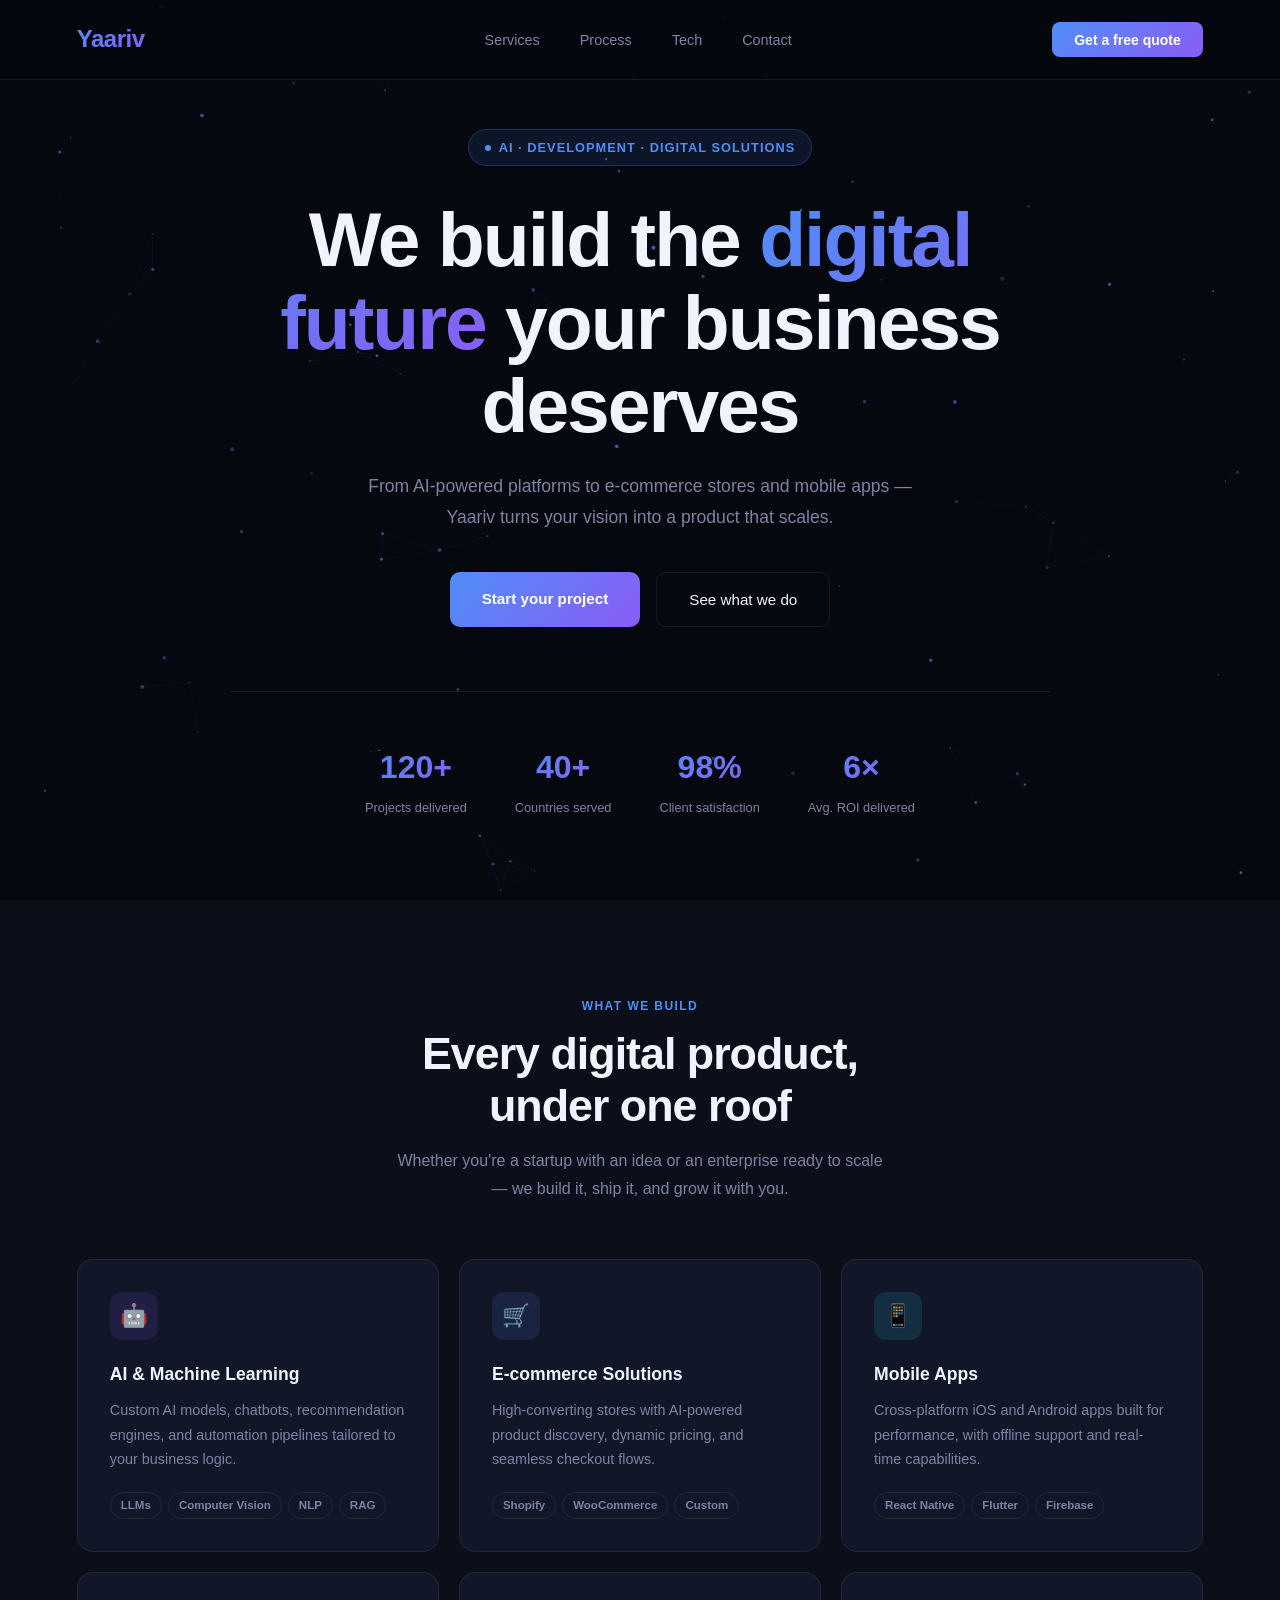
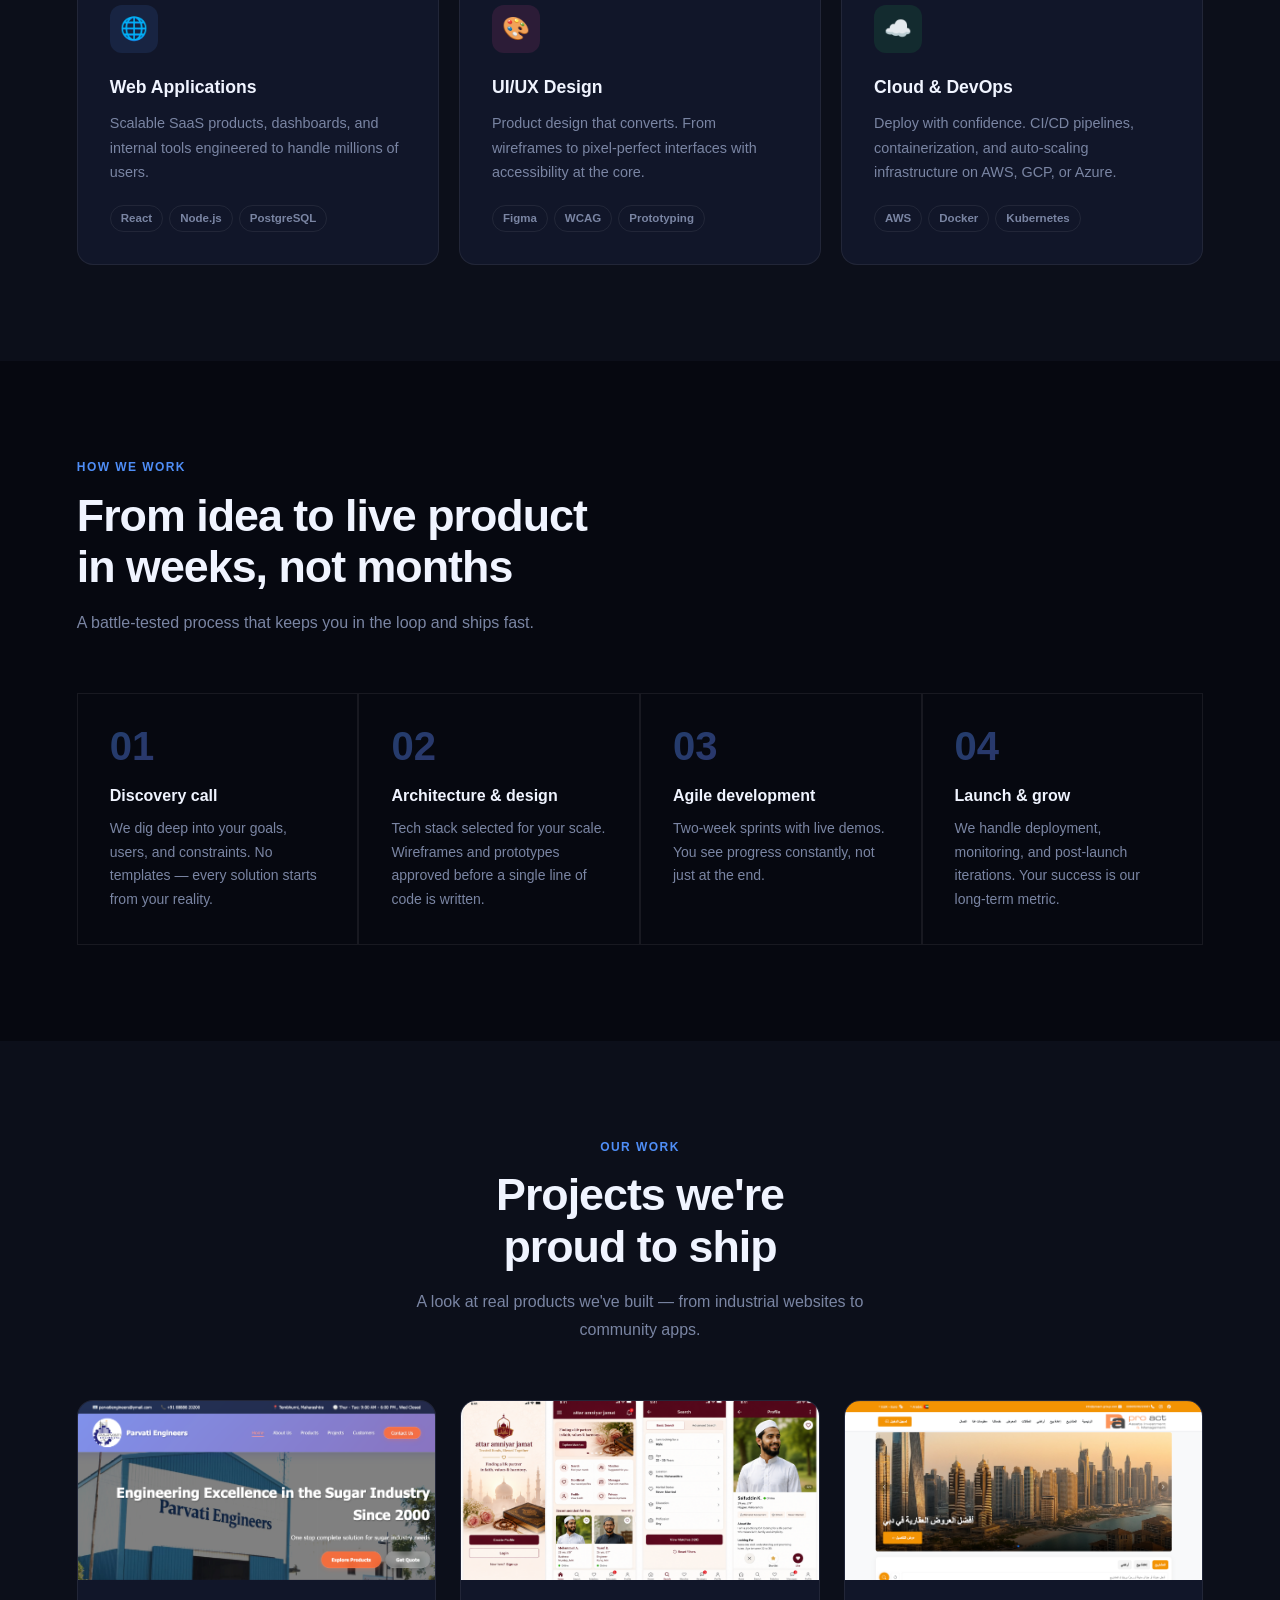
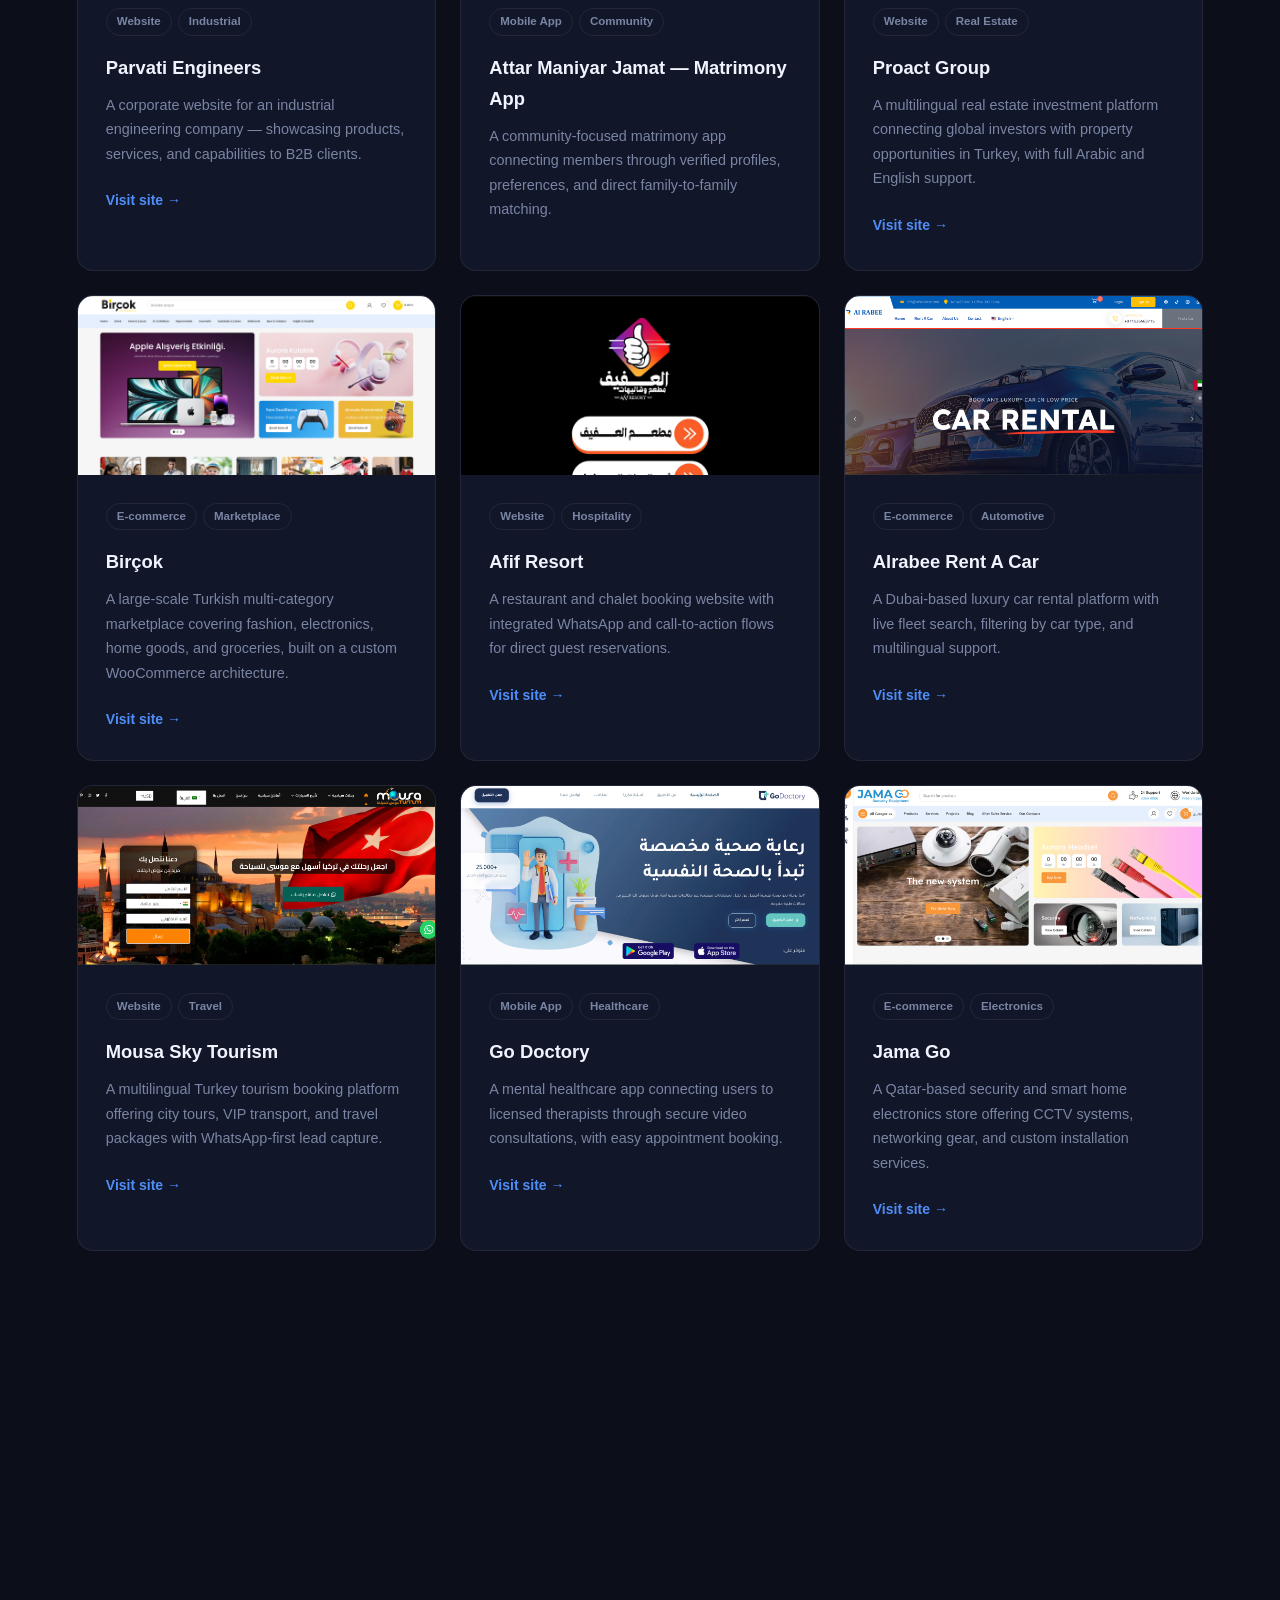
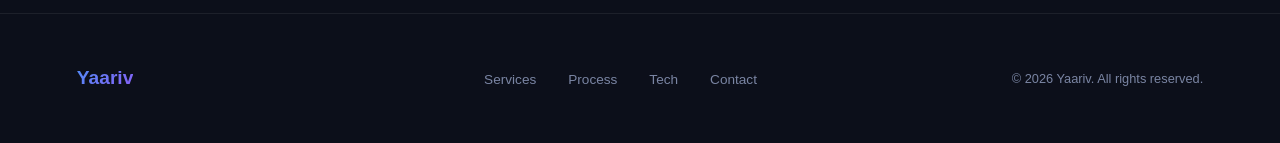
==== commit fe0ac42e: "added saif's projects" ====
--- a/index.html
+++ b/index.html
@@ -542,6 +542,124 @@
             >
           </div>
         </div>
+        <div class="project-card reveal">
+          <div class="project-img">
+            <img
+              src="./project_muharram.jpeg"
+              alt="My Muharram App screenshot"
+            />
+          </div>
+          <div class="project-body">
+            <div class="project-tags">
+              <span class="tag">Web App</span><span class="tag">Community</span>
+            </div>
+            <div class="project-title">My Muharram</div>
+            <div class="project-desc">
+              A community web app built to help users observe and learn about
+              Muharram with relevant content and resources.
+            </div>
+            <a
+              href="https://my-muharram-app.vercel.app/"
+              target="_blank"
+              class="project-link"
+              >Visit site →</a
+            >
+          </div>
+        </div>
+
+        <div class="project-card reveal">
+          <div class="project-img">
+            <img src="./project_zakat.jpeg" alt="Zakat Calculator screenshot" />
+          </div>
+          <div class="project-body">
+            <div class="project-tags">
+              <span class="tag">Web App</span><span class="tag">Finance</span>
+            </div>
+            <div class="project-title">Universal Zakat Calculator</div>
+            <div class="project-desc">
+              A Shariah-compliant Zakat calculator supporting cash, gold,
+              silver, and investment assets, with real-time rates and a detailed
+              breakdown.
+            </div>
+            <a
+              href="https://zakat-calculator-psi.vercel.app/"
+              target="_blank"
+              class="project-link"
+              >Visit site →</a
+            >
+          </div>
+        </div>
+
+        <div class="project-card reveal">
+          <div class="project-img">
+            <img src="./project_eli5.jpeg" alt="ELI5 Generator screenshot" />
+          </div>
+          <div class="project-body">
+            <div class="project-tags">
+              <span class="tag">AI Tool</span><span class="tag">Web App</span>
+            </div>
+            <div class="project-title">ELI5 Generator</div>
+            <div class="project-desc">
+              An AI-powered tool that breaks down complex topics into simple,
+              easy-to-understand explanations anyone can grasp.
+            </div>
+            <a
+              href="https://eli5-generator.vercel.app/"
+              target="_blank"
+              class="project-link"
+              >Visit site →</a
+            >
+          </div>
+        </div>
+
+        <div class="project-card reveal">
+          <div class="project-img">
+            <img
+              src="./project_freelancer.jpeg"
+              alt="Freelancer Utility screenshot"
+            />
+          </div>
+          <div class="project-body">
+            <div class="project-tags">
+              <span class="tag">Web App</span
+              ><span class="tag">Productivity</span>
+            </div>
+            <div class="project-title">Freelancer Utility</div>
+            <div class="project-desc">
+              A toolkit web app built for freelancers to streamline everyday
+              tasks like invoicing, rate calculation, and project tracking.
+            </div>
+            <a
+              href="https://freelancer-utility.vercel.app/"
+              target="_blank"
+              class="project-link"
+              >Visit site →</a
+            >
+          </div>
+        </div>
+
+        <div class="project-card reveal">
+          <div class="project-img">
+            <img src="./project_gsap.jpeg" alt="GSAP Mixology screenshot" />
+          </div>
+          <div class="project-body">
+            <div class="project-tags">
+              <span class="tag">Web App</span
+              ><span class="tag">Interactive</span>
+            </div>
+            <div class="project-title">GSAP Mixology</div>
+            <div class="project-desc">
+              An interactive cocktail-mixing experience showcasing smooth,
+              scroll-driven GSAP animations and motion design.
+            </div>
+            <a
+              href="https://my-gsap-mixology.vercel.app/"
+              target="_blank"
+              class="project-link"
+              >Visit site →</a
+            >
+          </div>
+        </div>
       </div>
     </section>
 
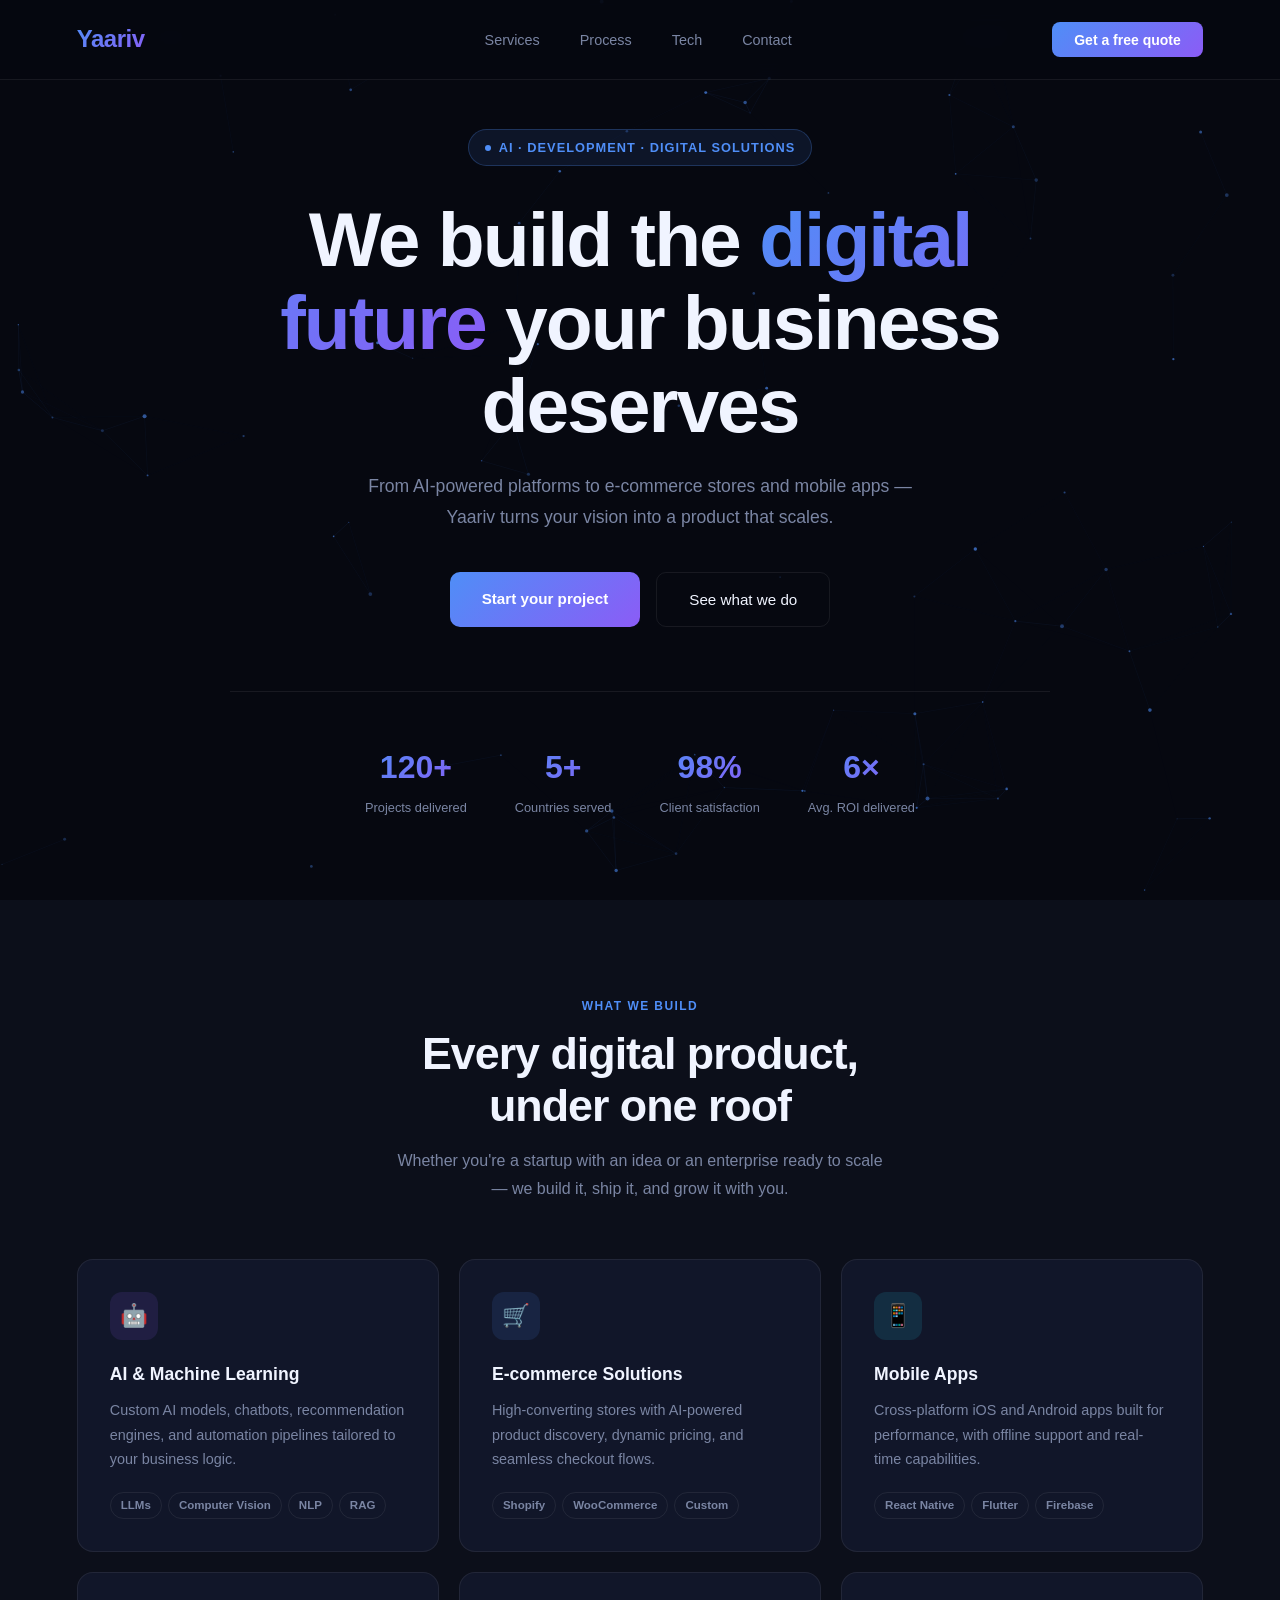
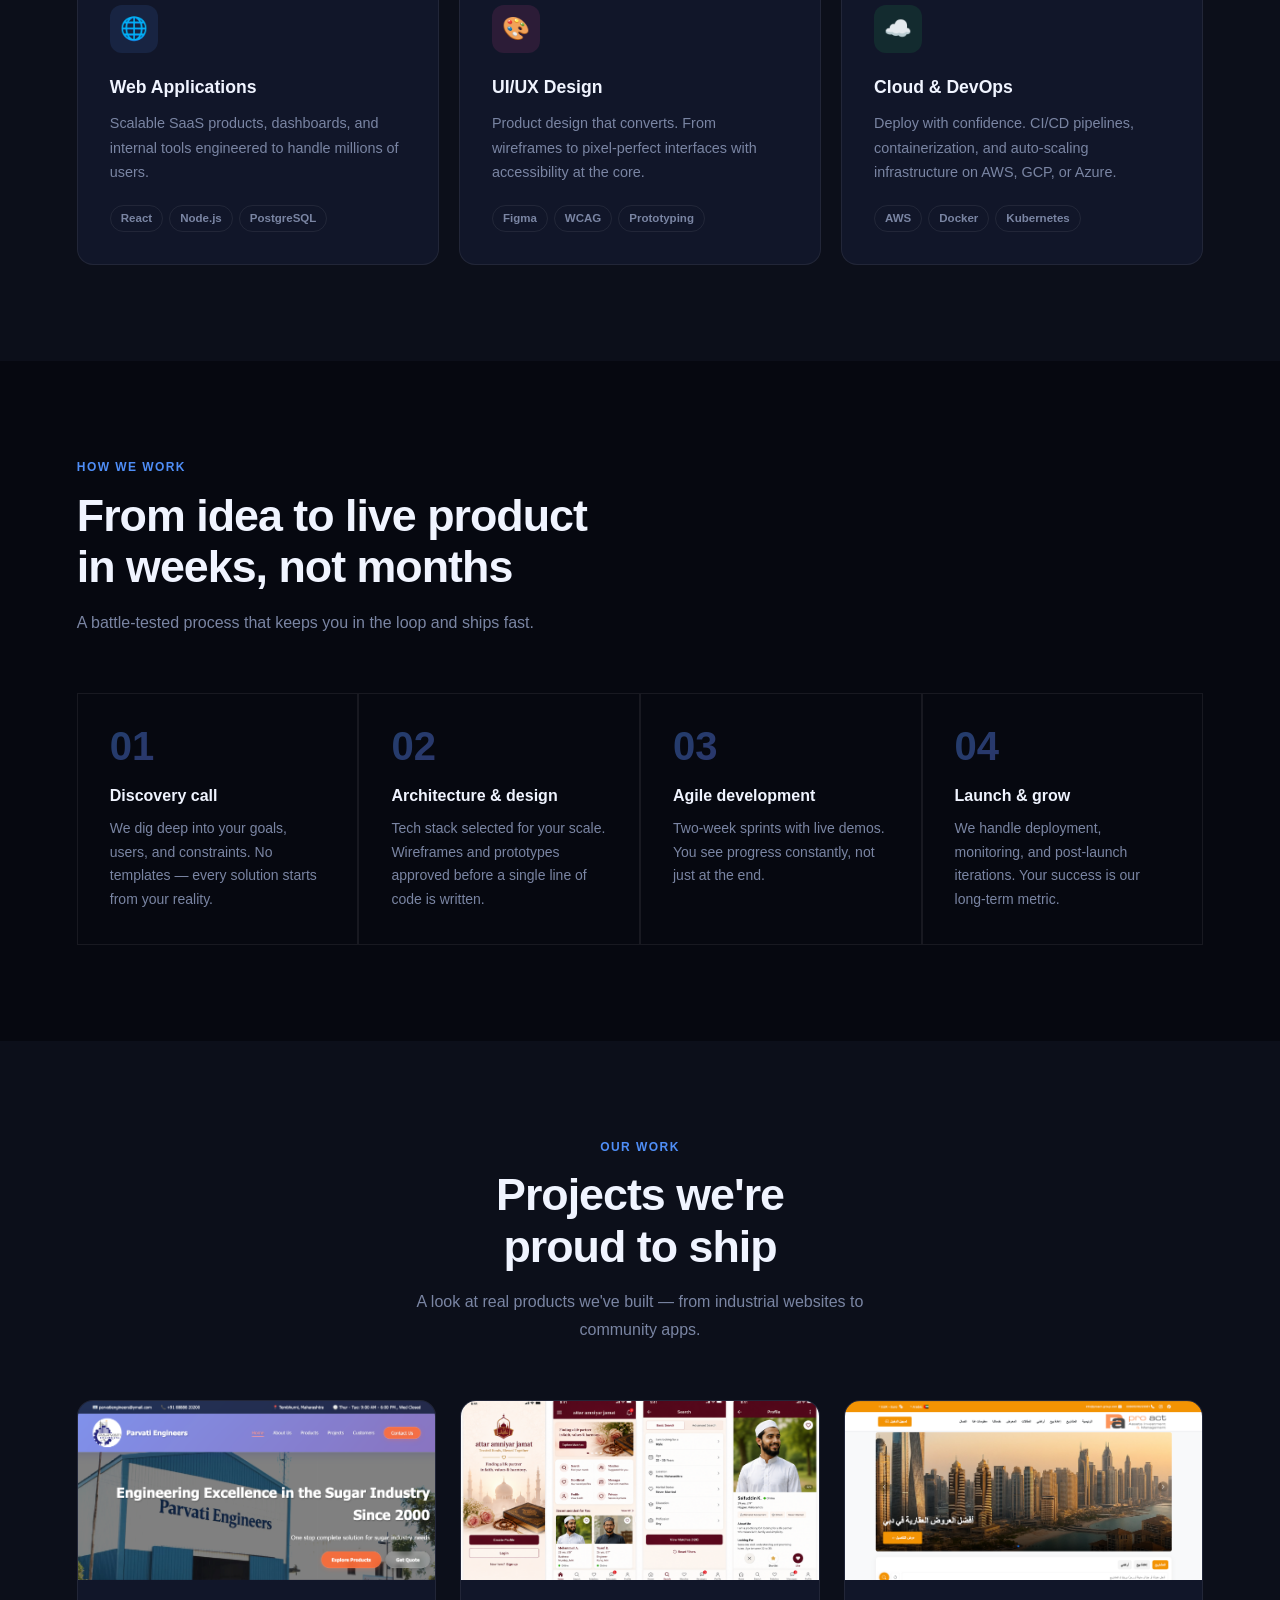
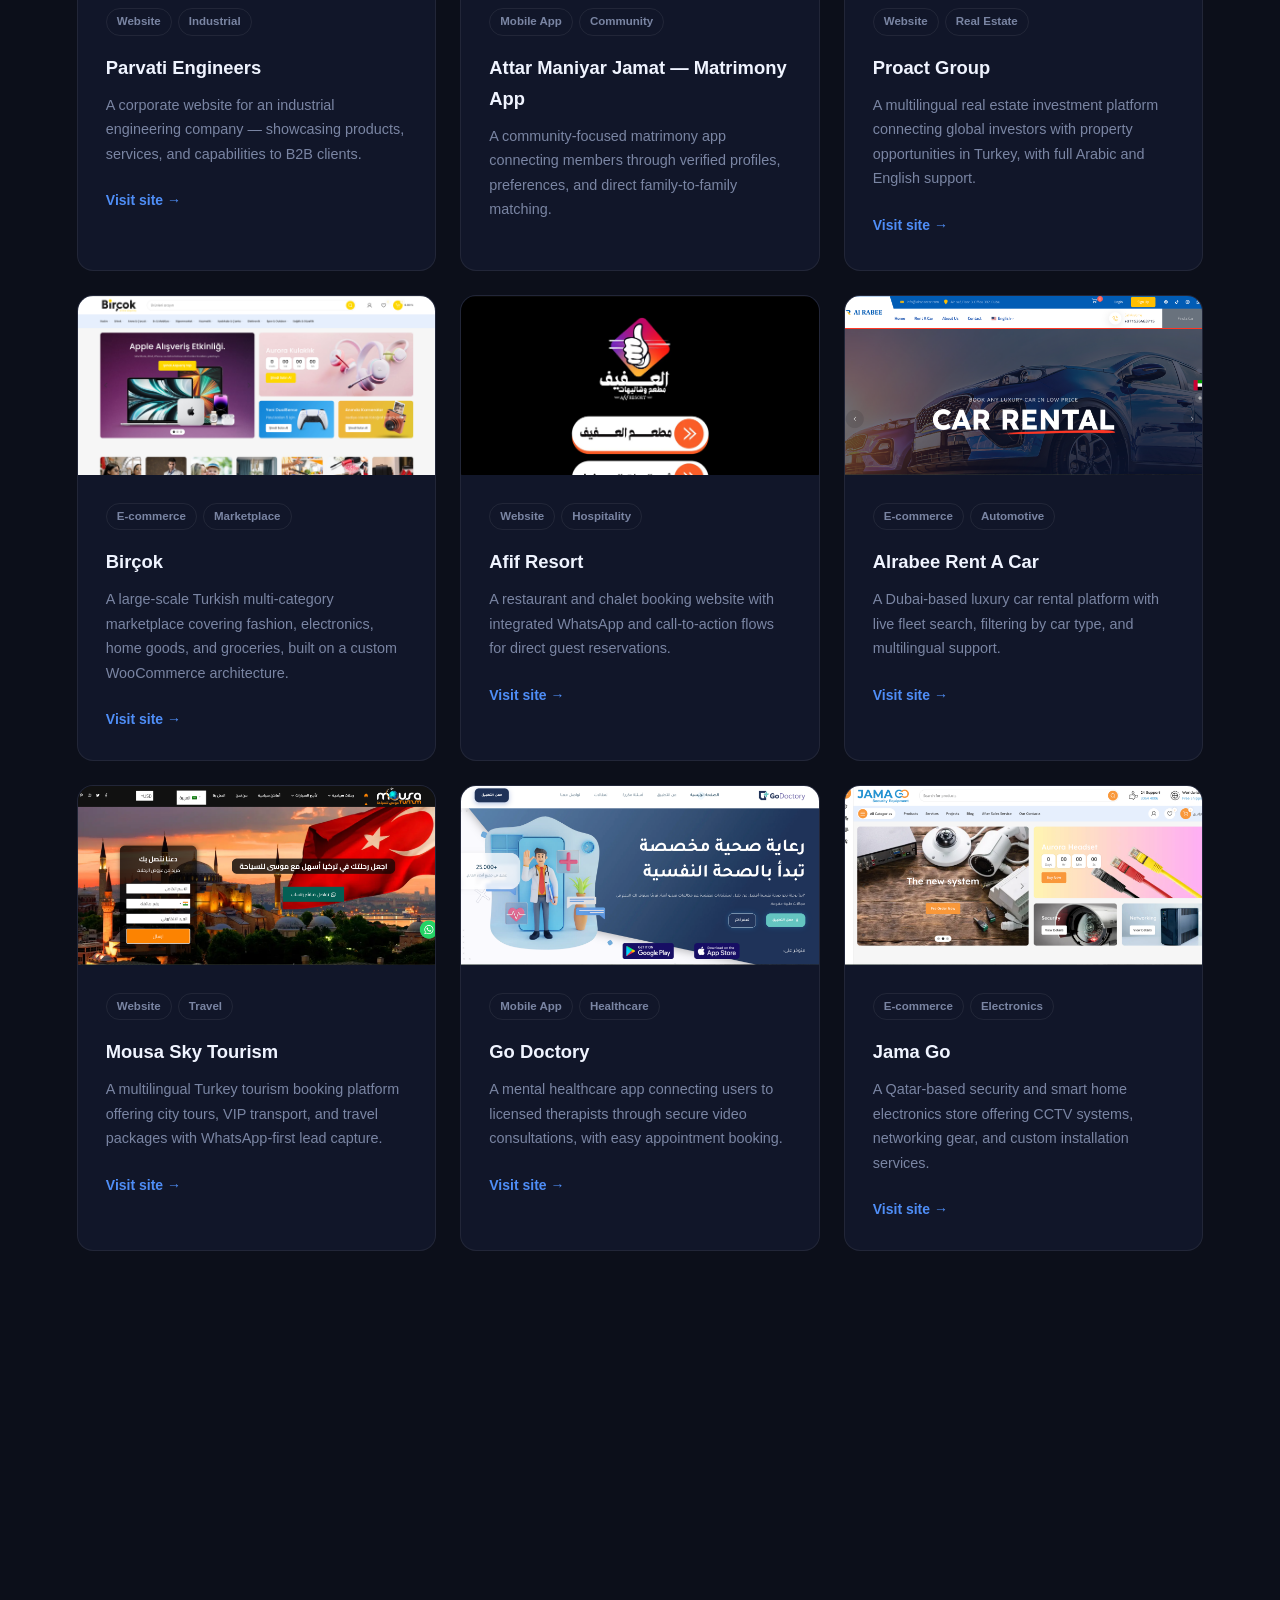
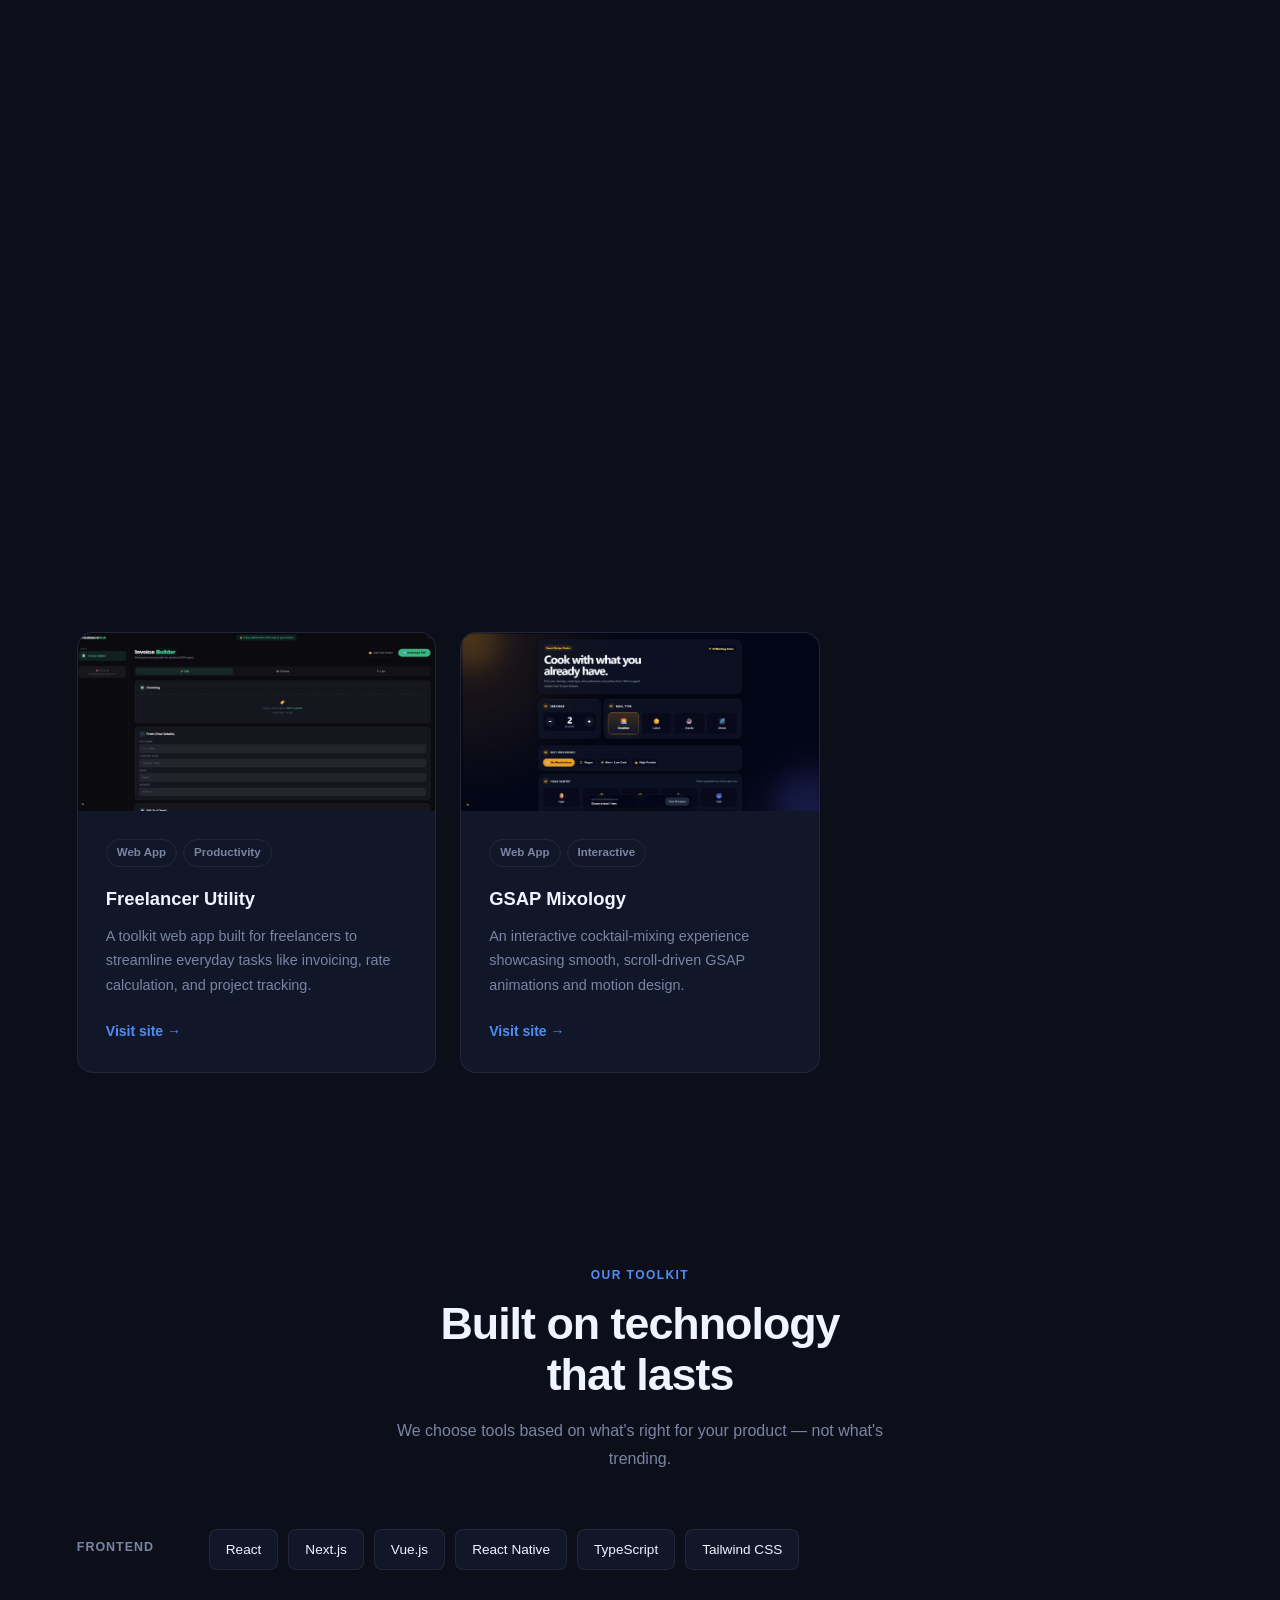
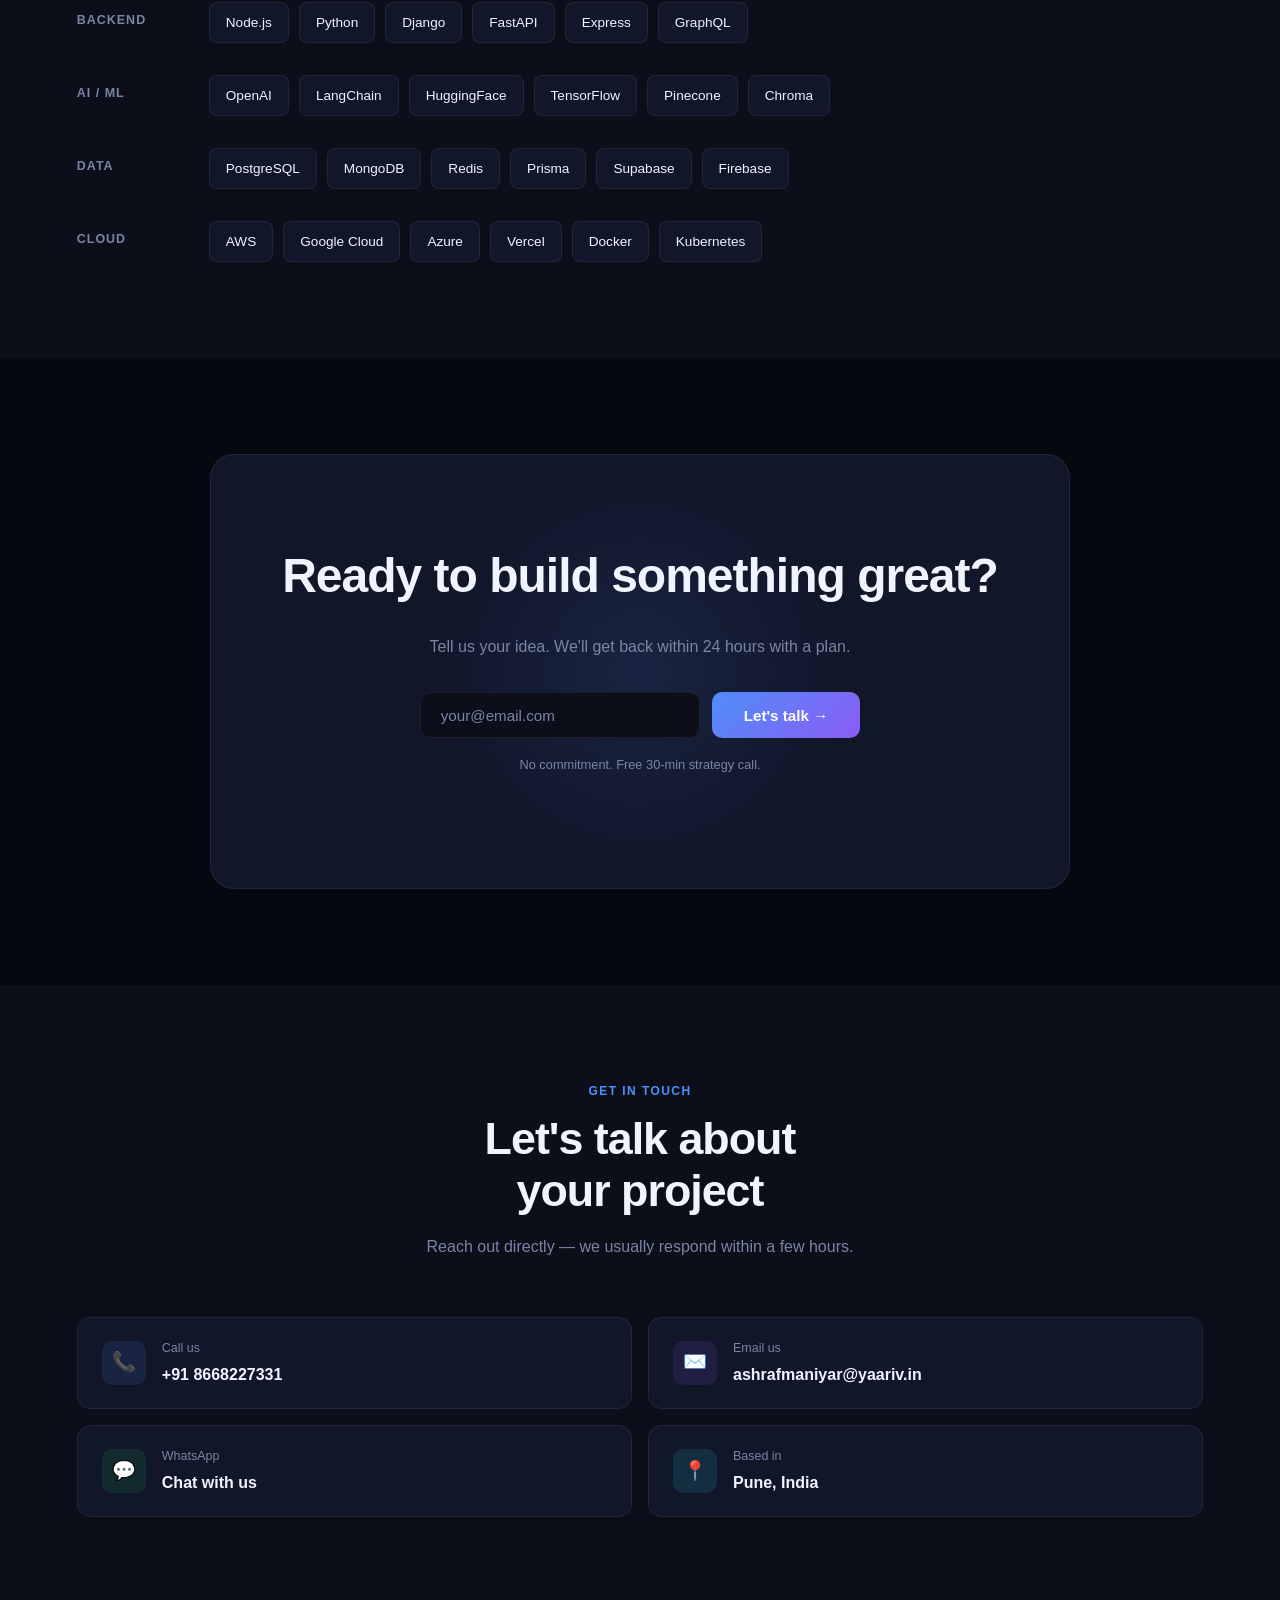
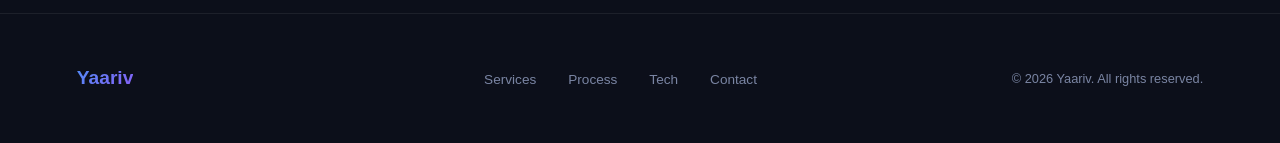
==== commit 05106a18: "updated email" ====
--- a/index.html
+++ b/index.html
@@ -74,7 +74,7 @@
             <div class="stat-label">Projects delivered</div>
           </div>
           <div>
-            <div class="stat-num">40+</div>
+            <div class="stat-num">5+</div>
             <div class="stat-label">Countries served</div>
           </div>
           <div>
@@ -779,11 +779,11 @@
             <div class="contact-value">+91 8668227331</div>
           </div>
         </a>
-        <a href="mailto:ashrafmaniyar19@gmail.com" class="contact-card">
+        <a href="mailto:ashrafmaniyar@yaariv.in" class="contact-card">
           <div class="contact-icon icon-violet">✉️</div>
           <div>
             <div class="contact-label">Email us</div>
-            <div class="contact-value">ashrafmaniyar19@gmail.com</div>
+            <div class="contact-value">ashrafmaniyar@yaariv.in</div>
           </div>
         </a>
         <a
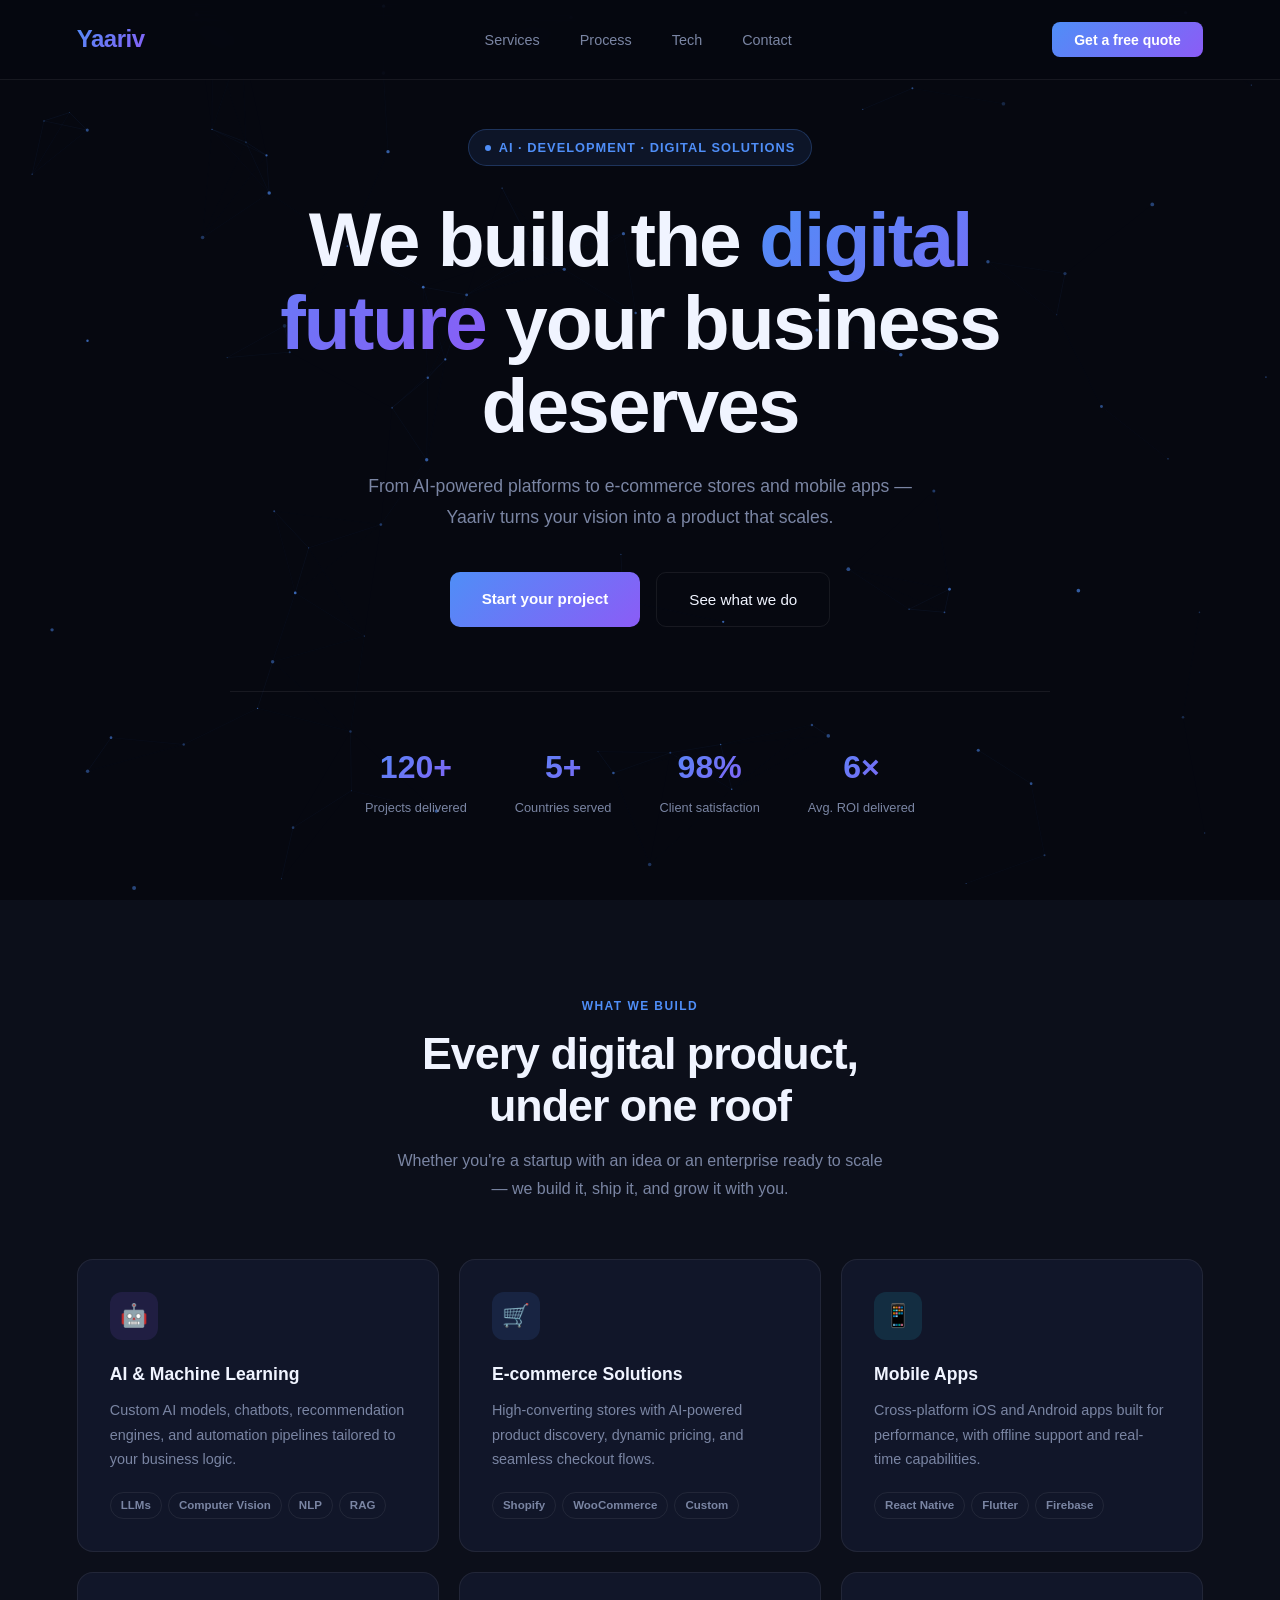
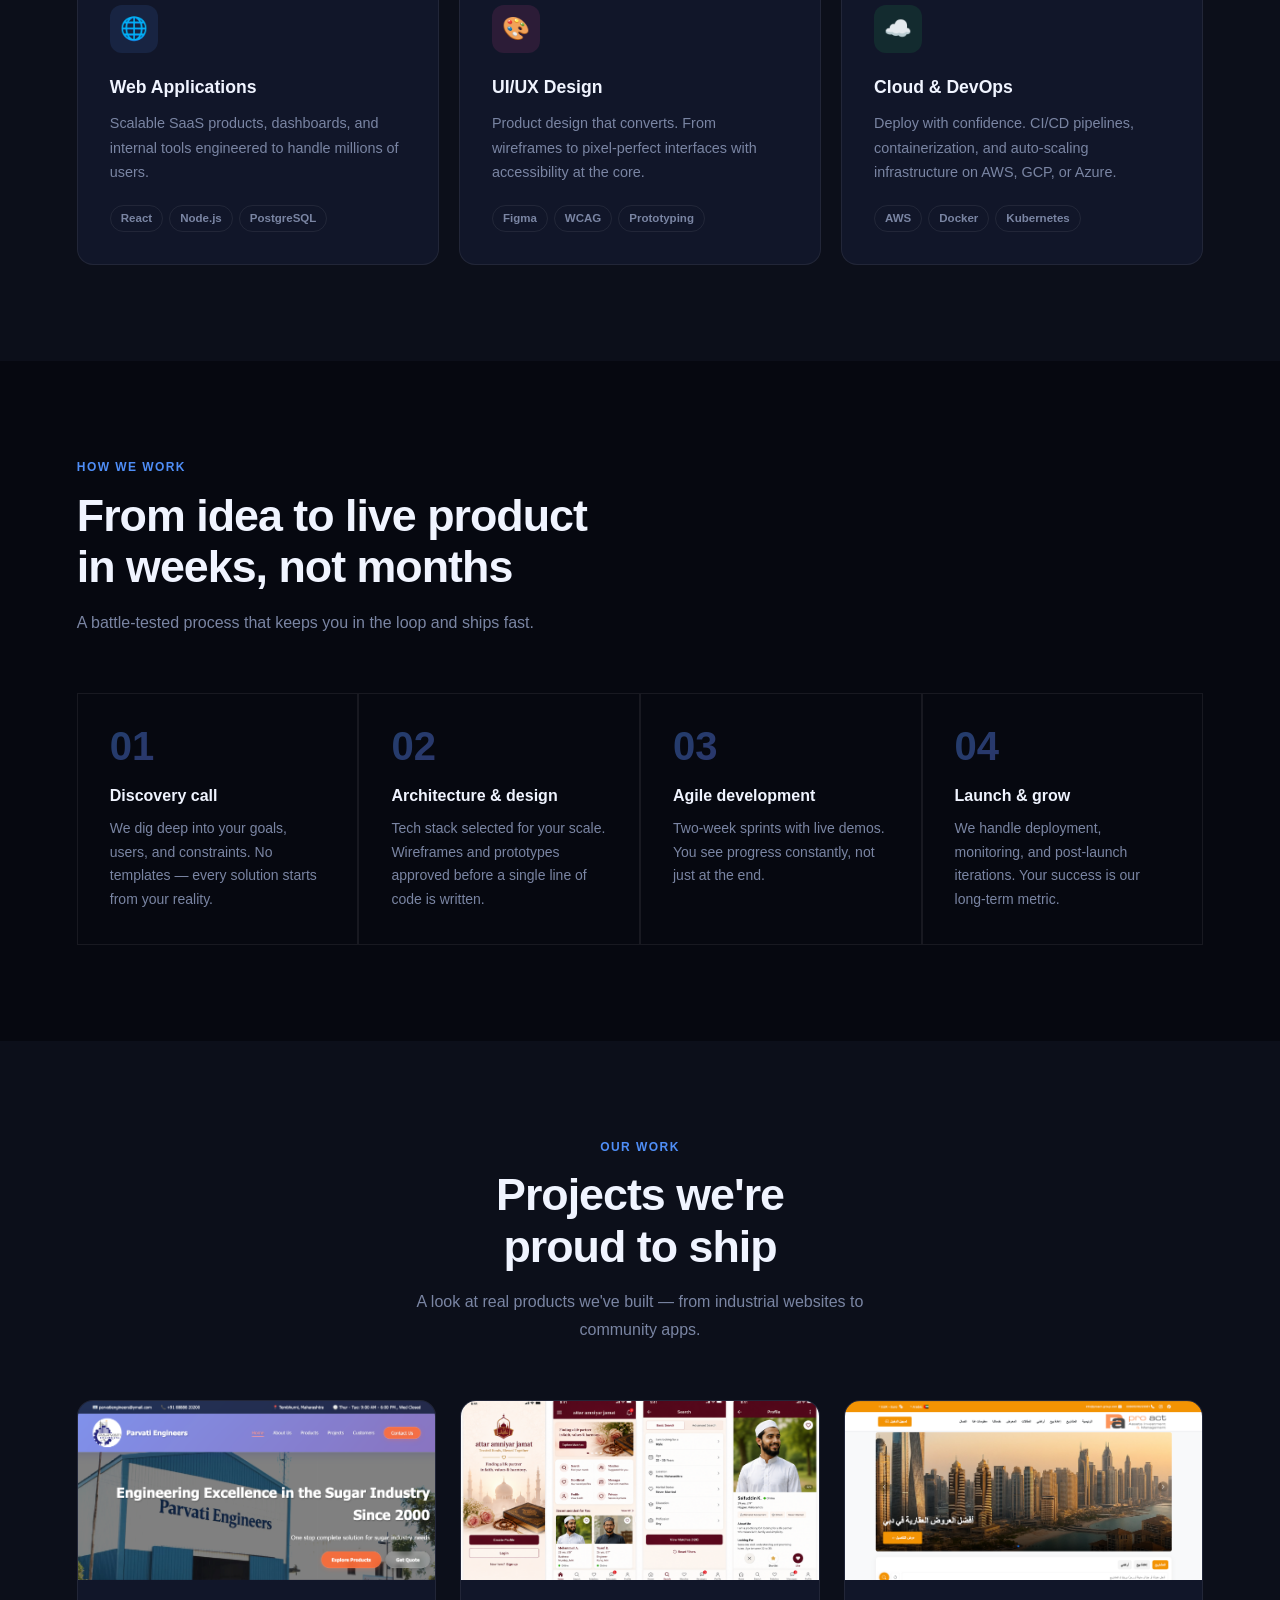
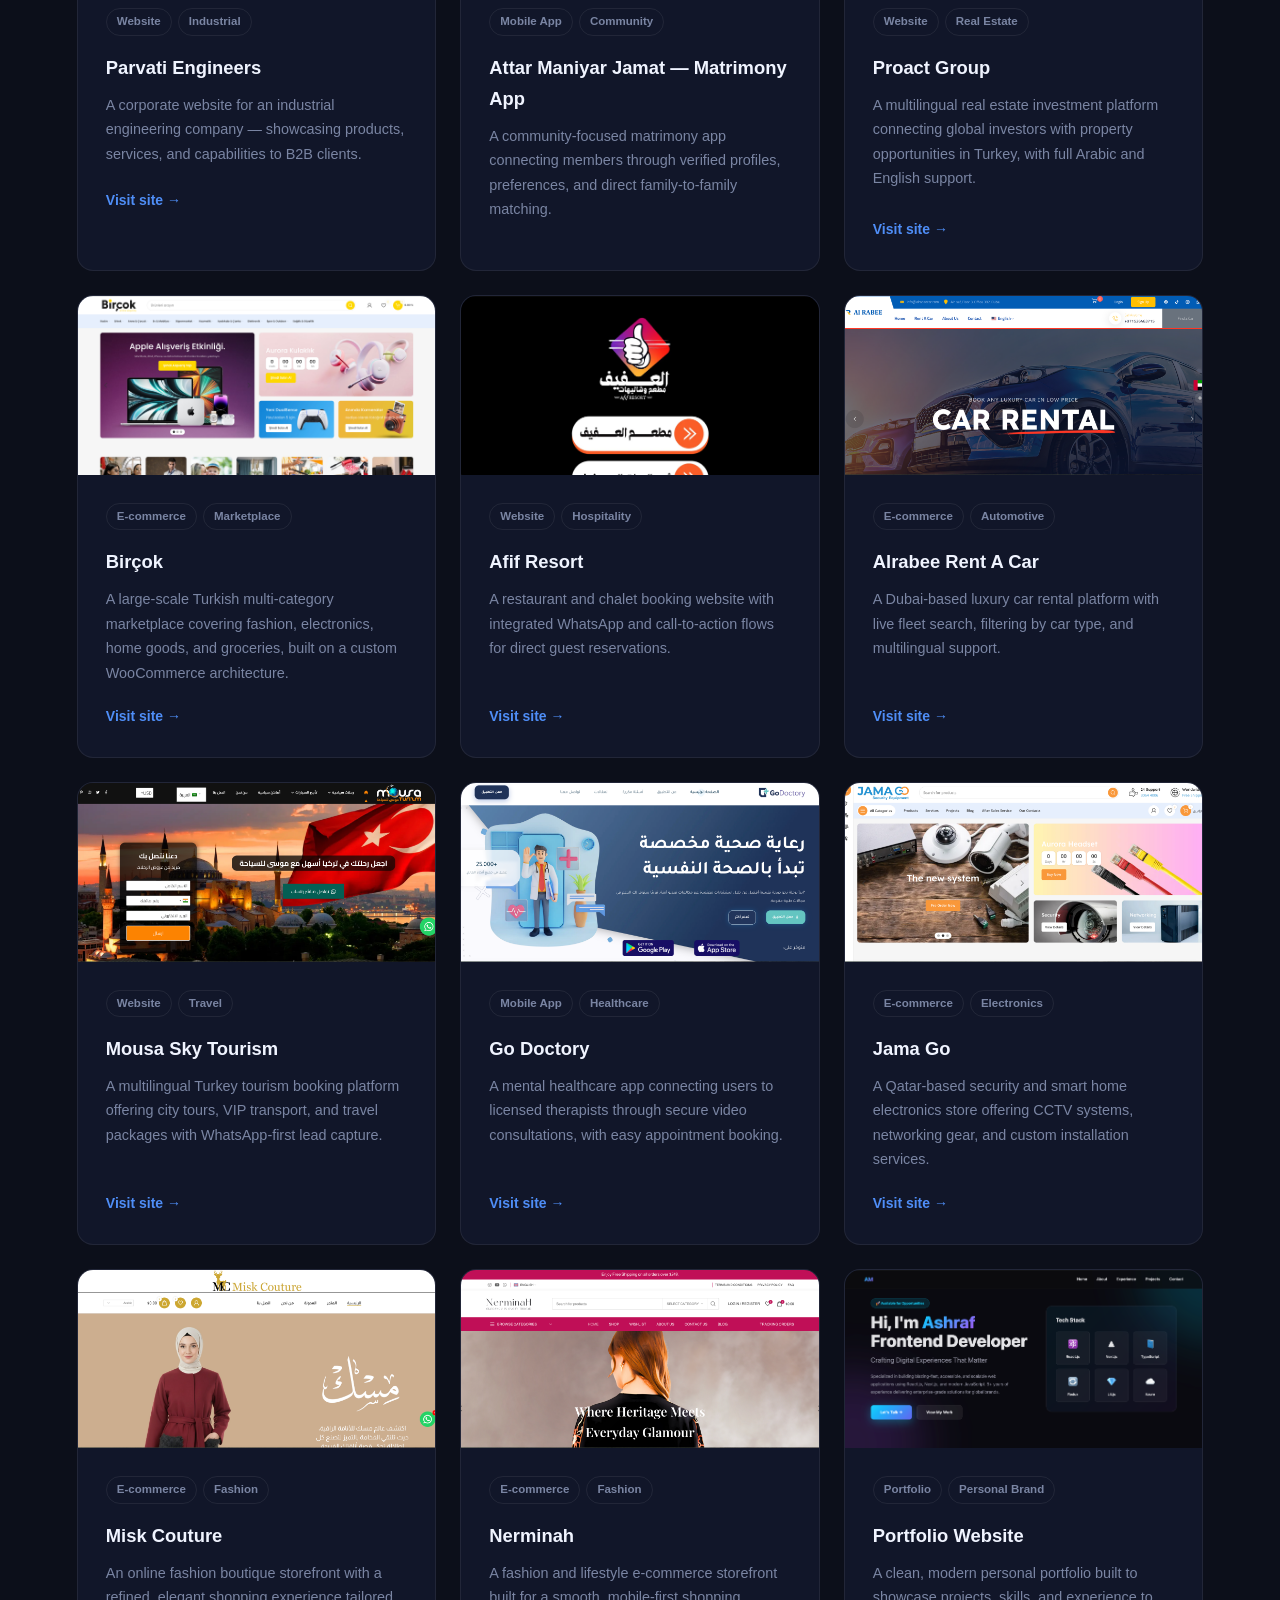
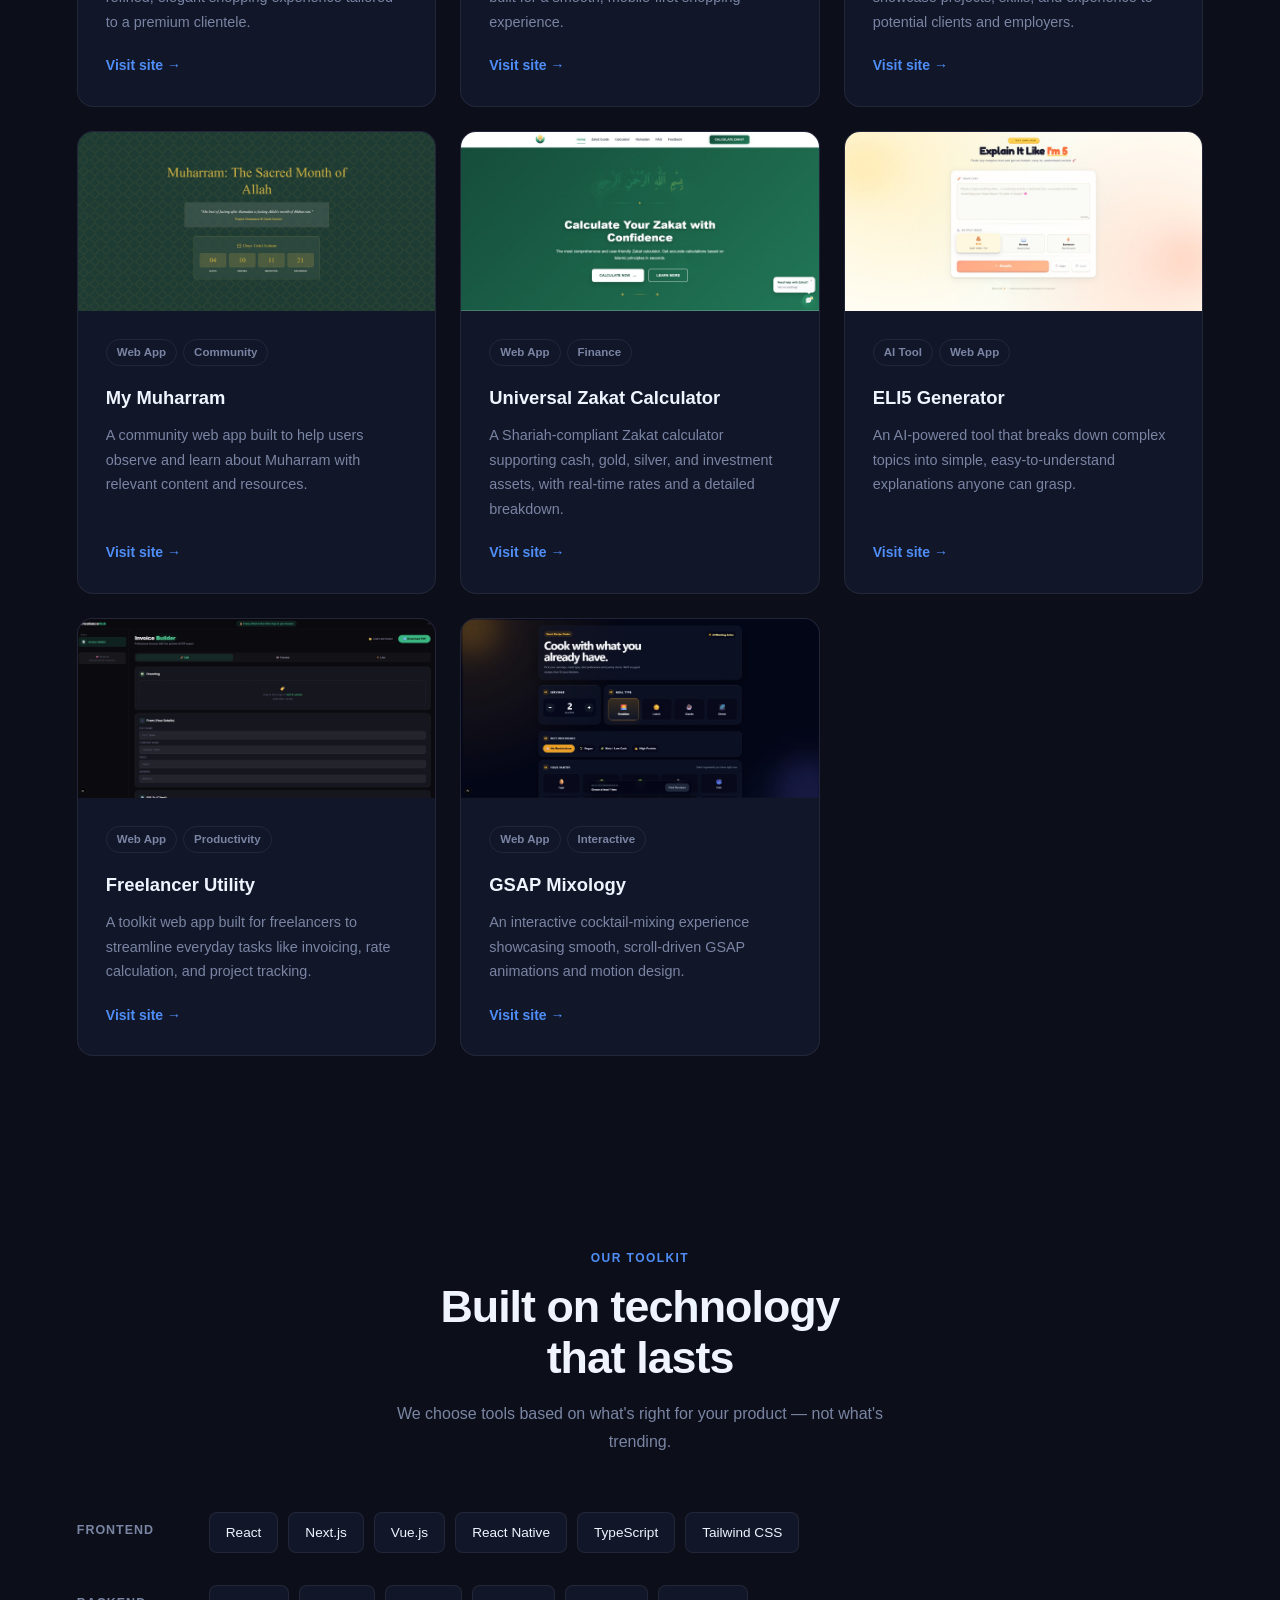
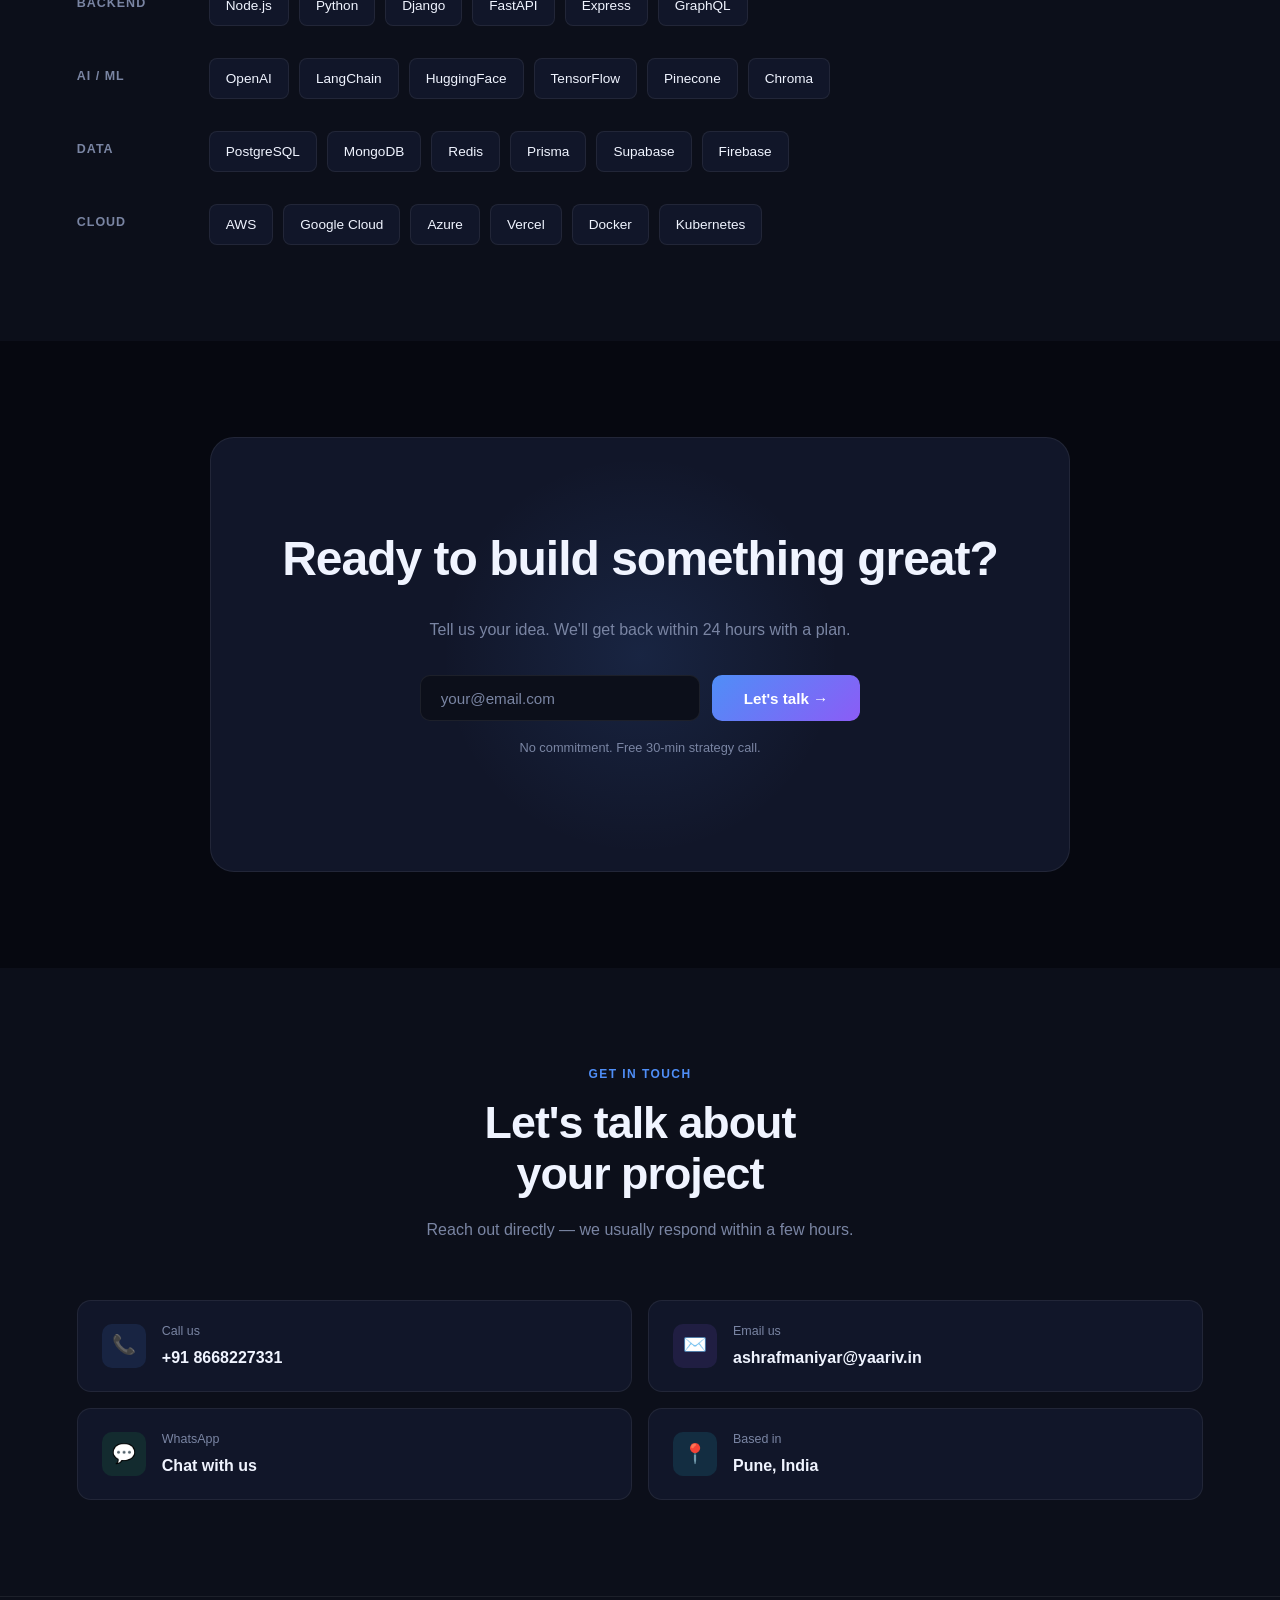
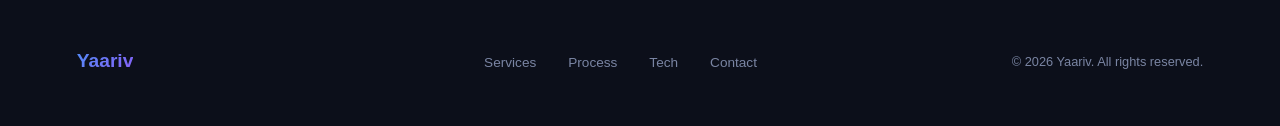
==== commit 796ec39d: "few CSS improvements for visit site button" ====
--- a/index.html
+++ b/index.html
@@ -278,12 +278,14 @@
               A corporate website for an industrial engineering company —
               showcasing products, services, and capabilities to B2B clients.
             </div>
-            <a
-              href="https://parvatiengineers.co.in/"
-              target="_blank"
-              class="project-link"
-              >Visit site →</a
-            >
+            <div>
+              <a
+                href="https://parvatiengineers.co.in/"
+                target="_blank"
+                class="project-link"
+                >Visit site →</a
+              >
+            </div>
           </div>
         </div>
 
--- a/style.css
+++ b/style.css
@@ -680,6 +680,8 @@
   border: 1px solid var(--border);
   border-radius: 16px;
   overflow: hidden;
+  display: flex;
+  flex-direction: column;
   transition:
     border-color 0.3s,
     transform 0.3s;
@@ -709,6 +711,9 @@
 }
 .project-body {
   padding: 1.75rem;
+  flex: 1;
+  display: flex;
+  flex-direction: column;
 }
 .project-tags {
   display: flex;
@@ -733,6 +738,7 @@
   color: var(--blue);
   text-decoration: none;
   transition: color 0.2s;
+  margin-top: auto;
 }
 .project-link:hover {
   color: var(--cyan);
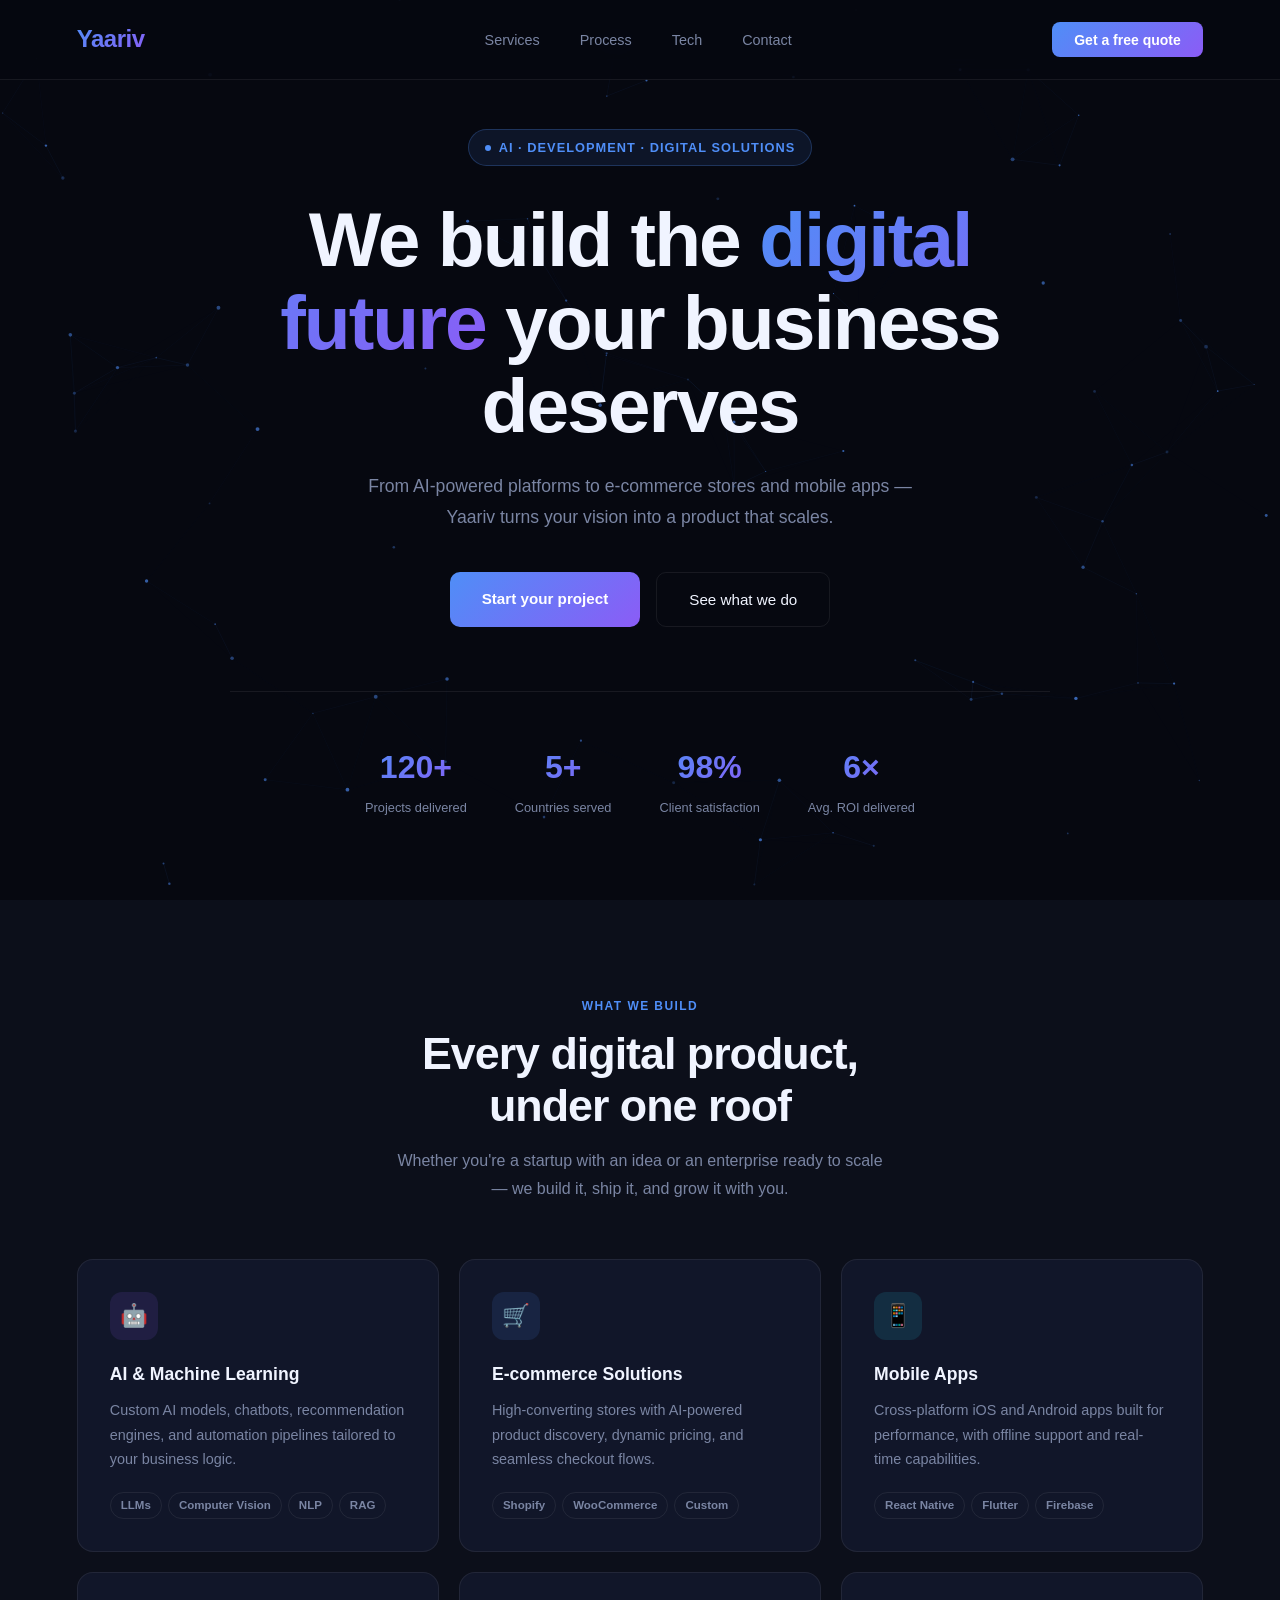
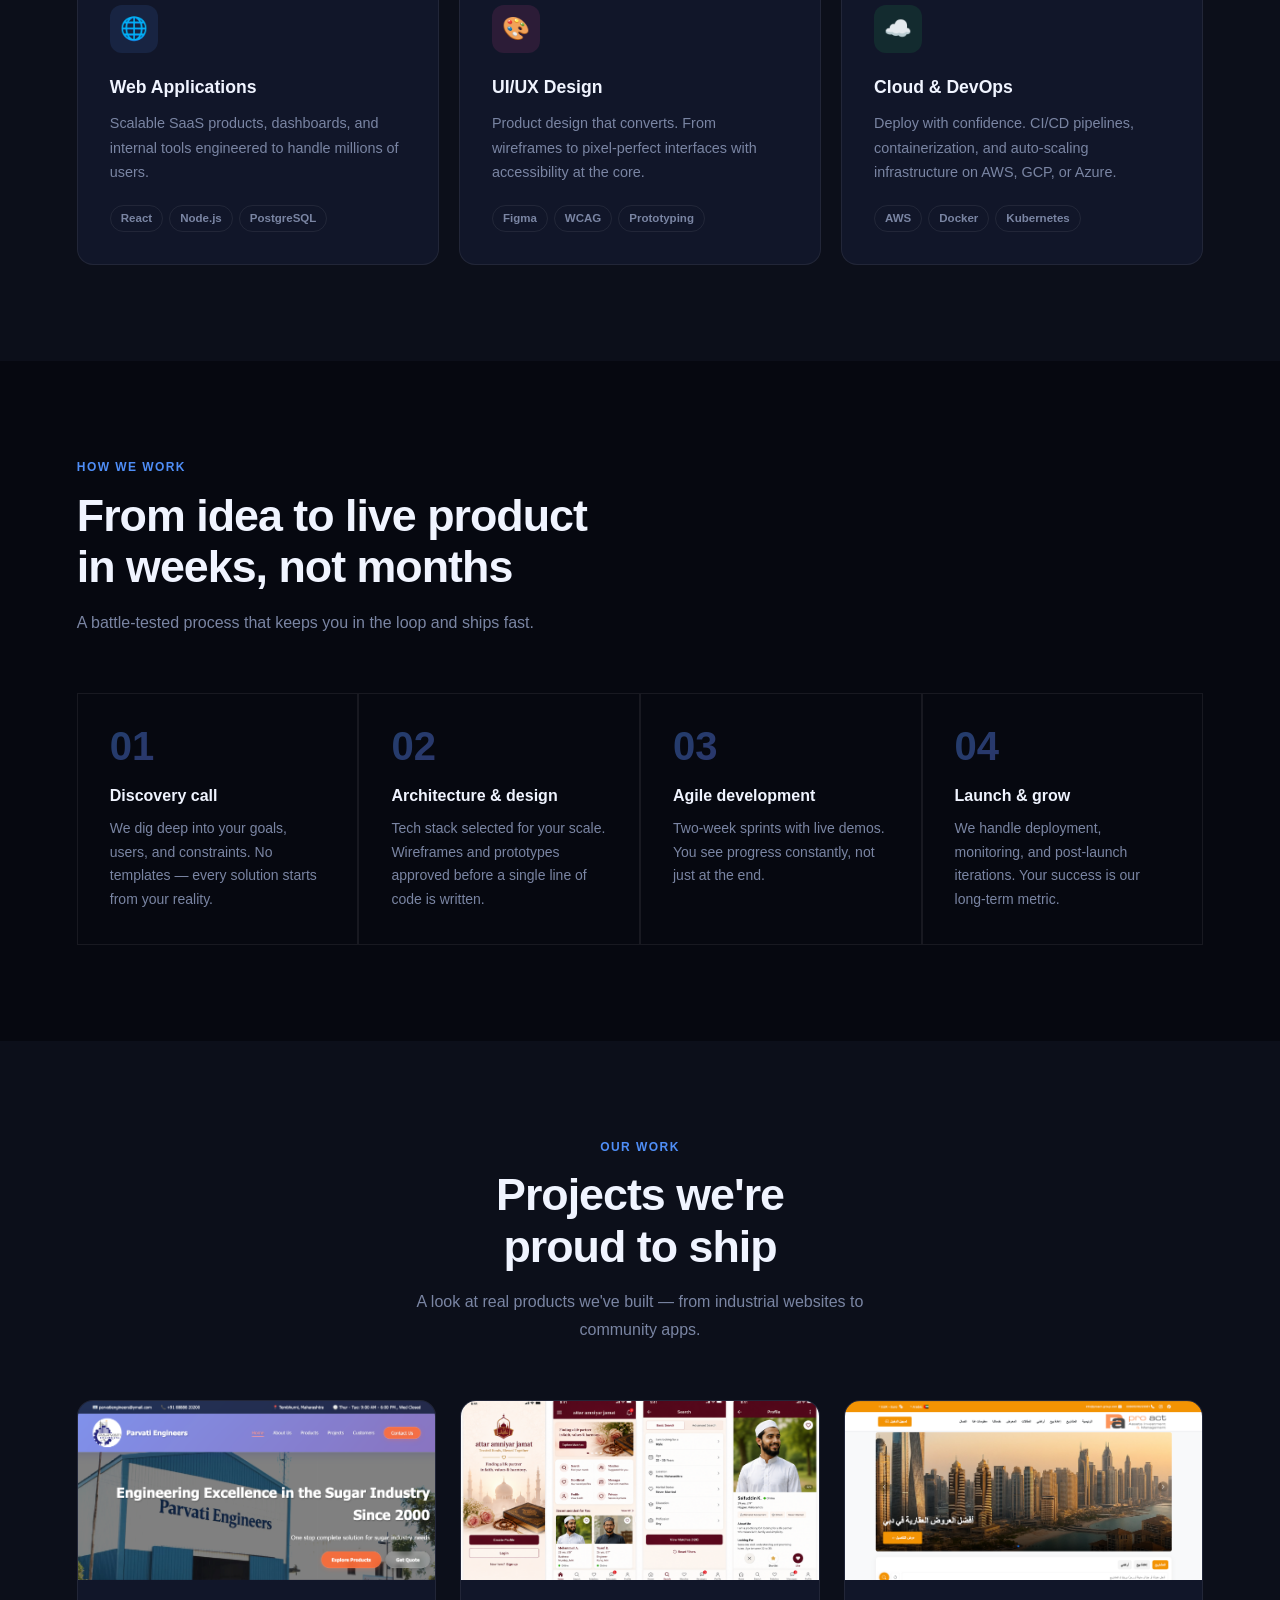
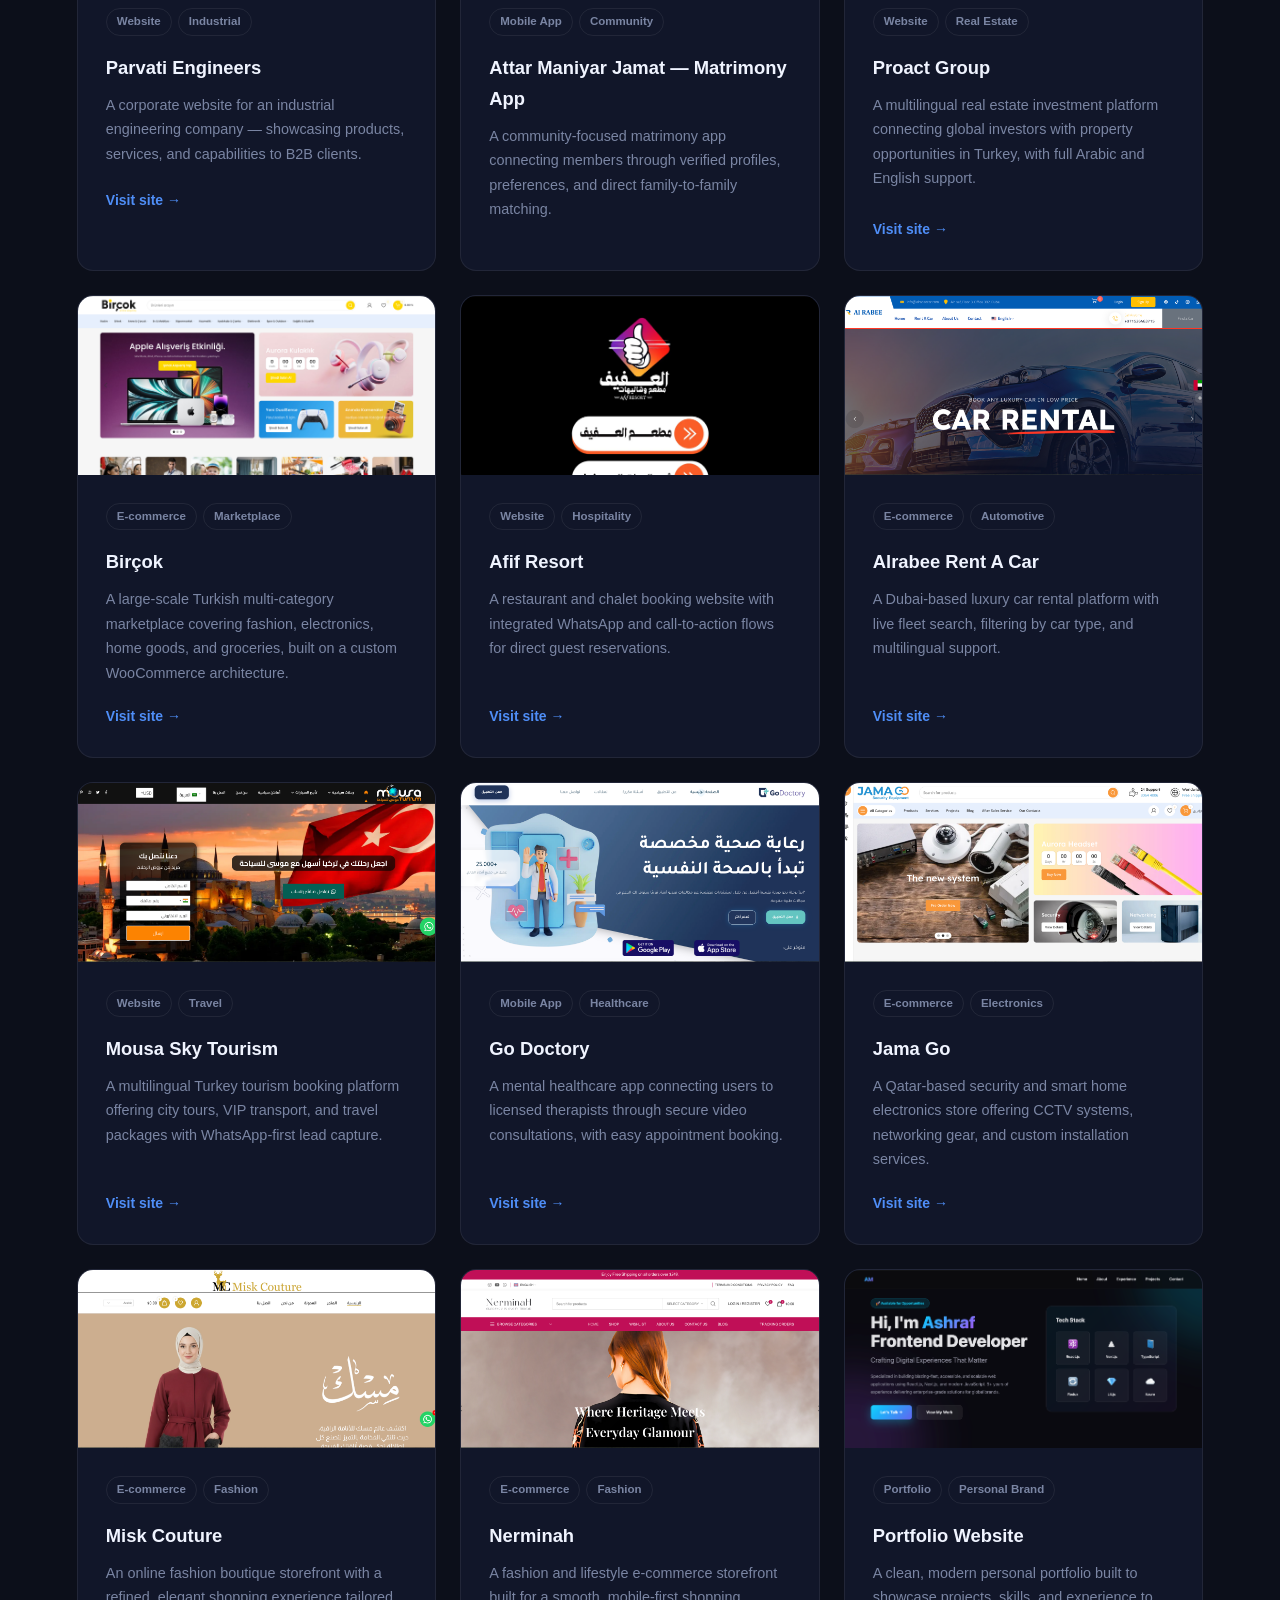
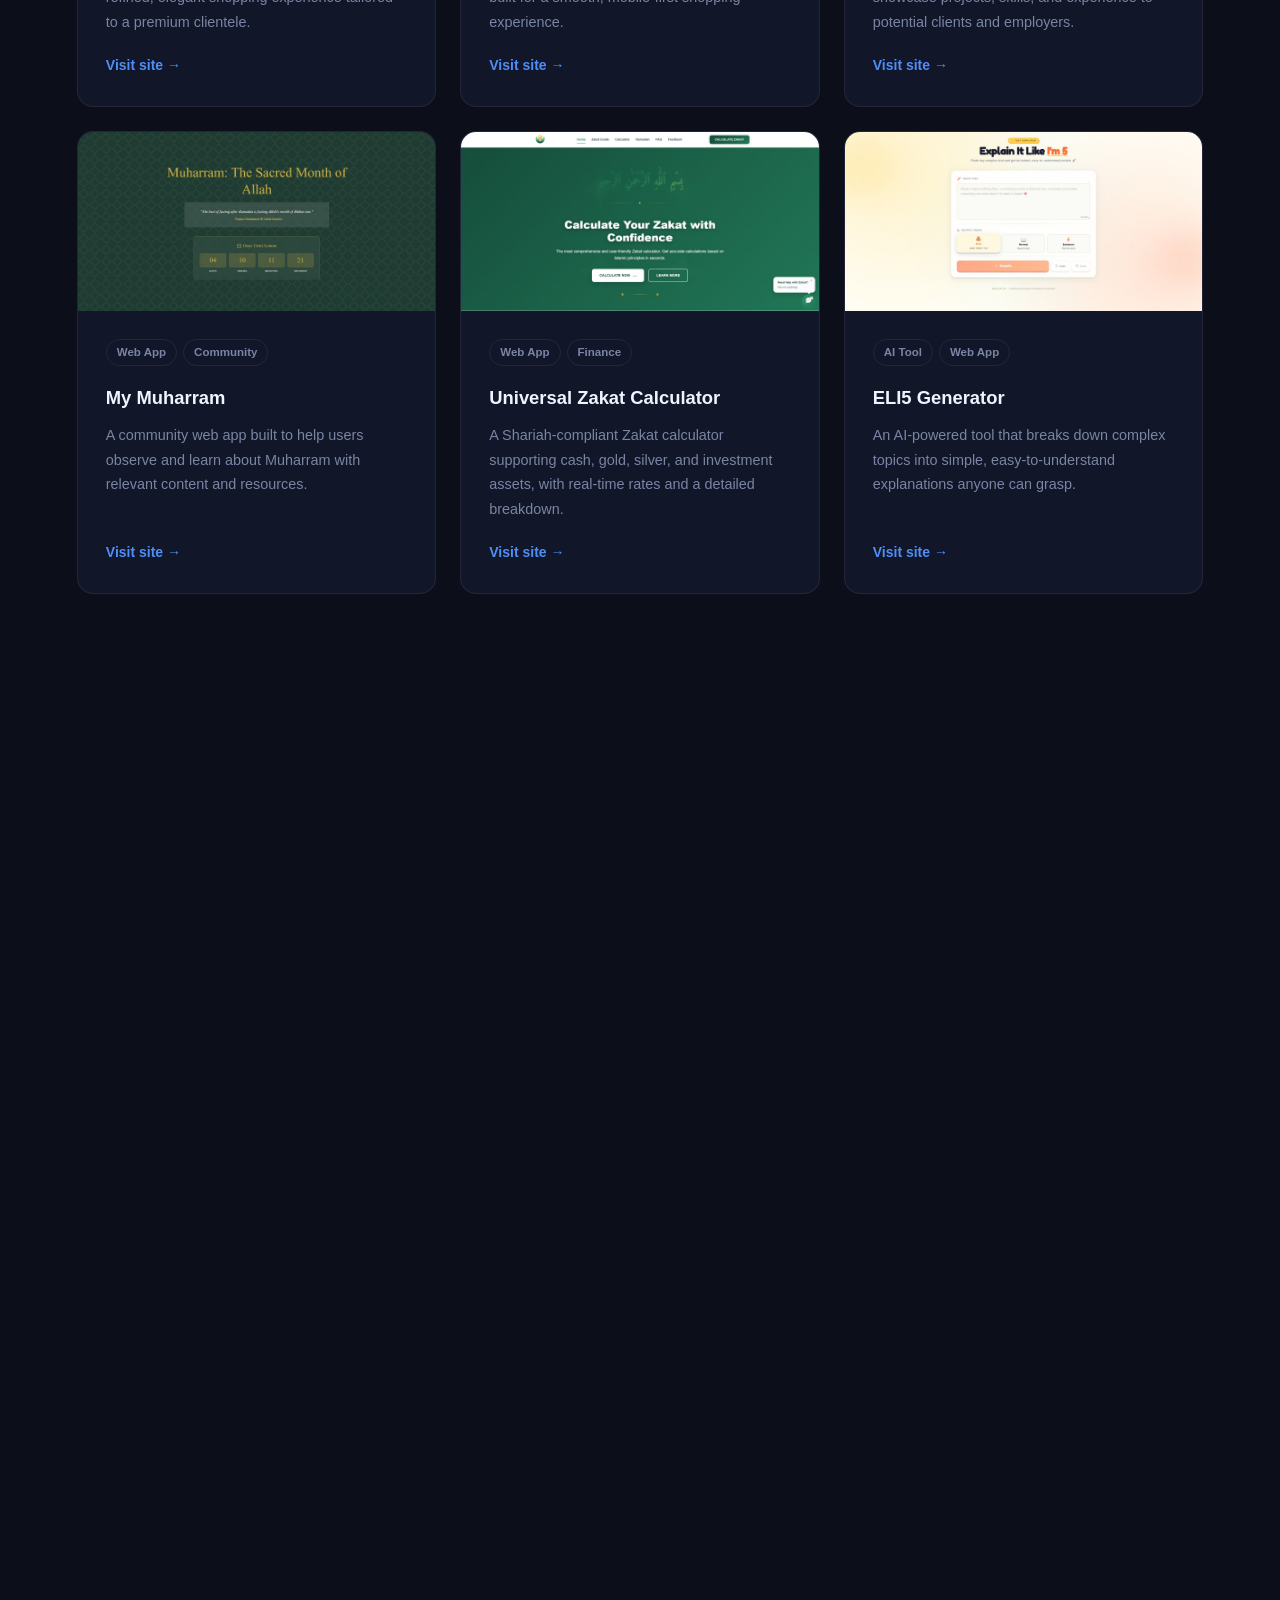
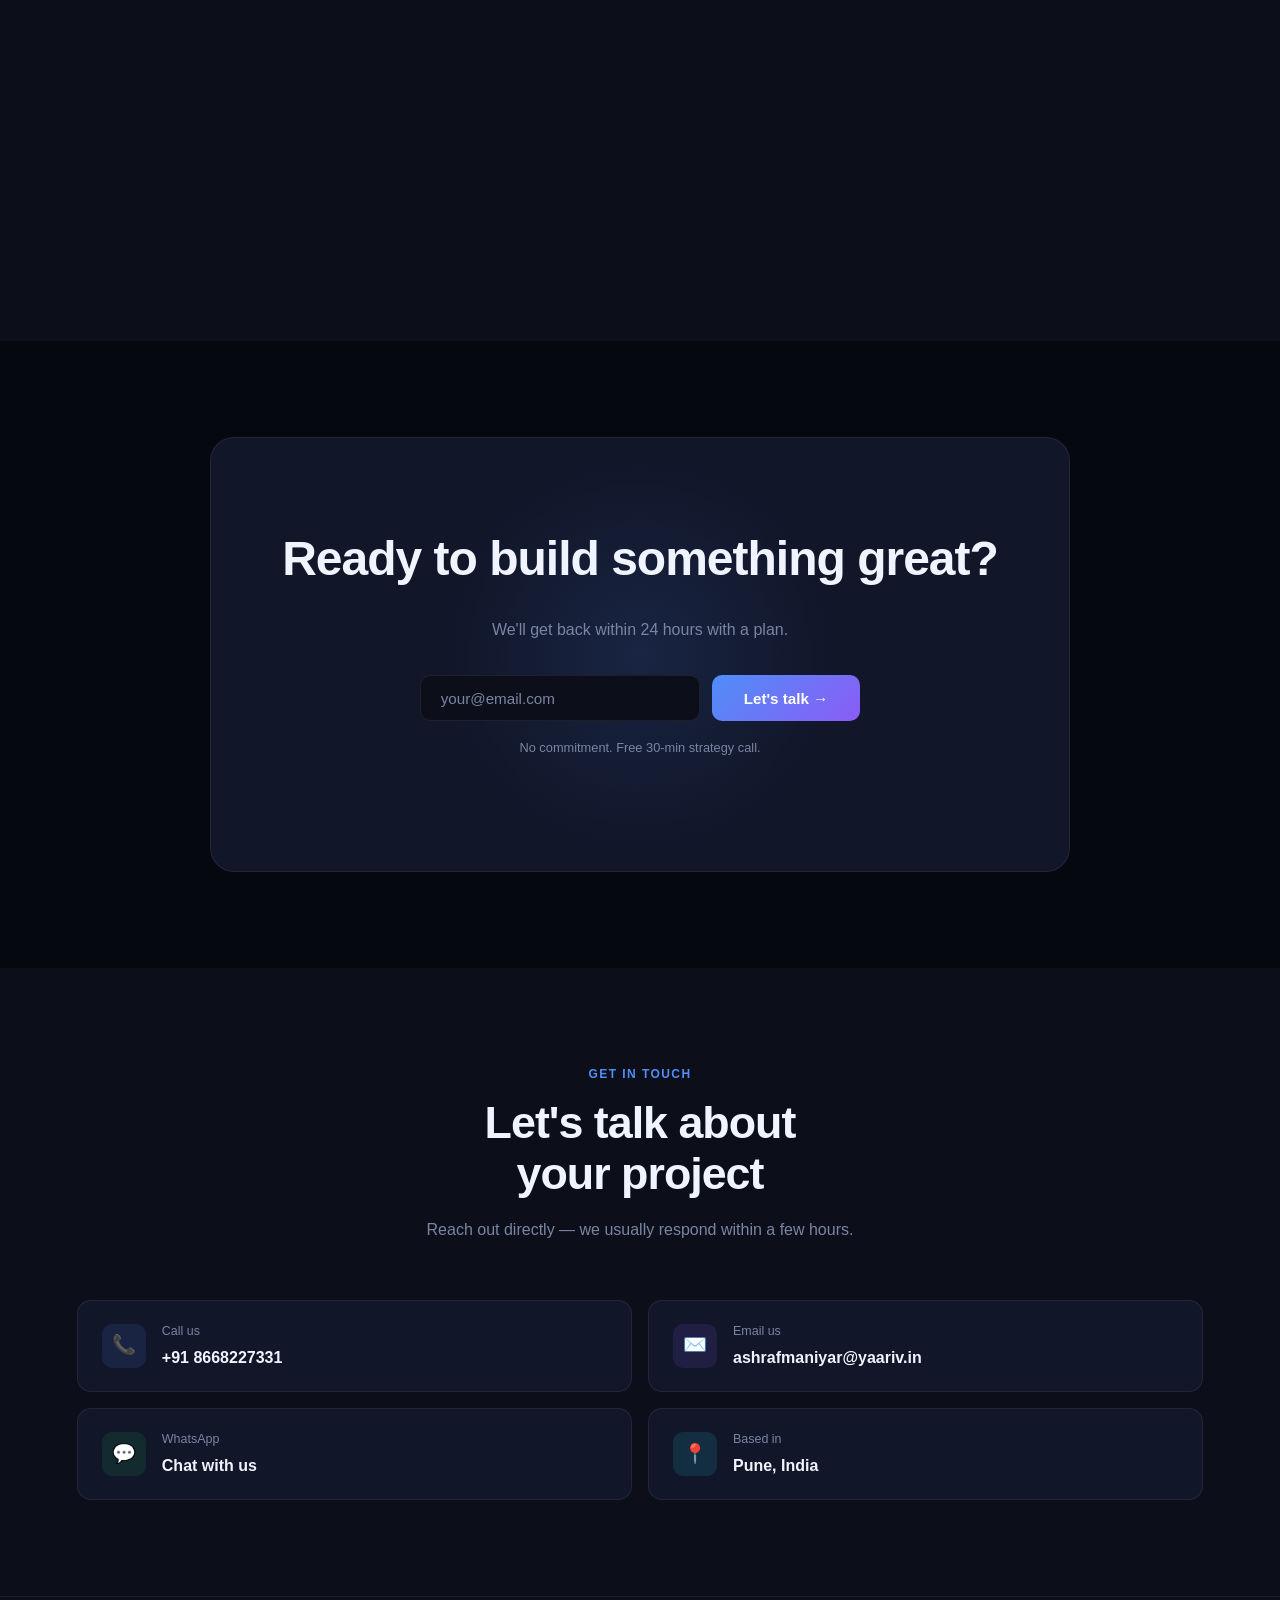
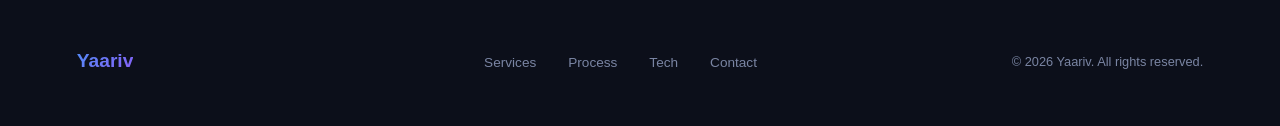
==== commit 6a692219: "updated we will get back to you" ====
--- a/index.html
+++ b/index.html
@@ -739,7 +739,7 @@
       <div class="cta-box reveal">
         <div class="cta-glow"></div>
         <h2>Ready to build <span class="grad">something great?</span></h2>
-        <p>Tell us your idea. We'll get back within 24 hours with a plan.</p>
+        <p>We'll get back within 24 hours with a plan.</p>
         <div class="cta-form">
           <input
             class="cta-input"
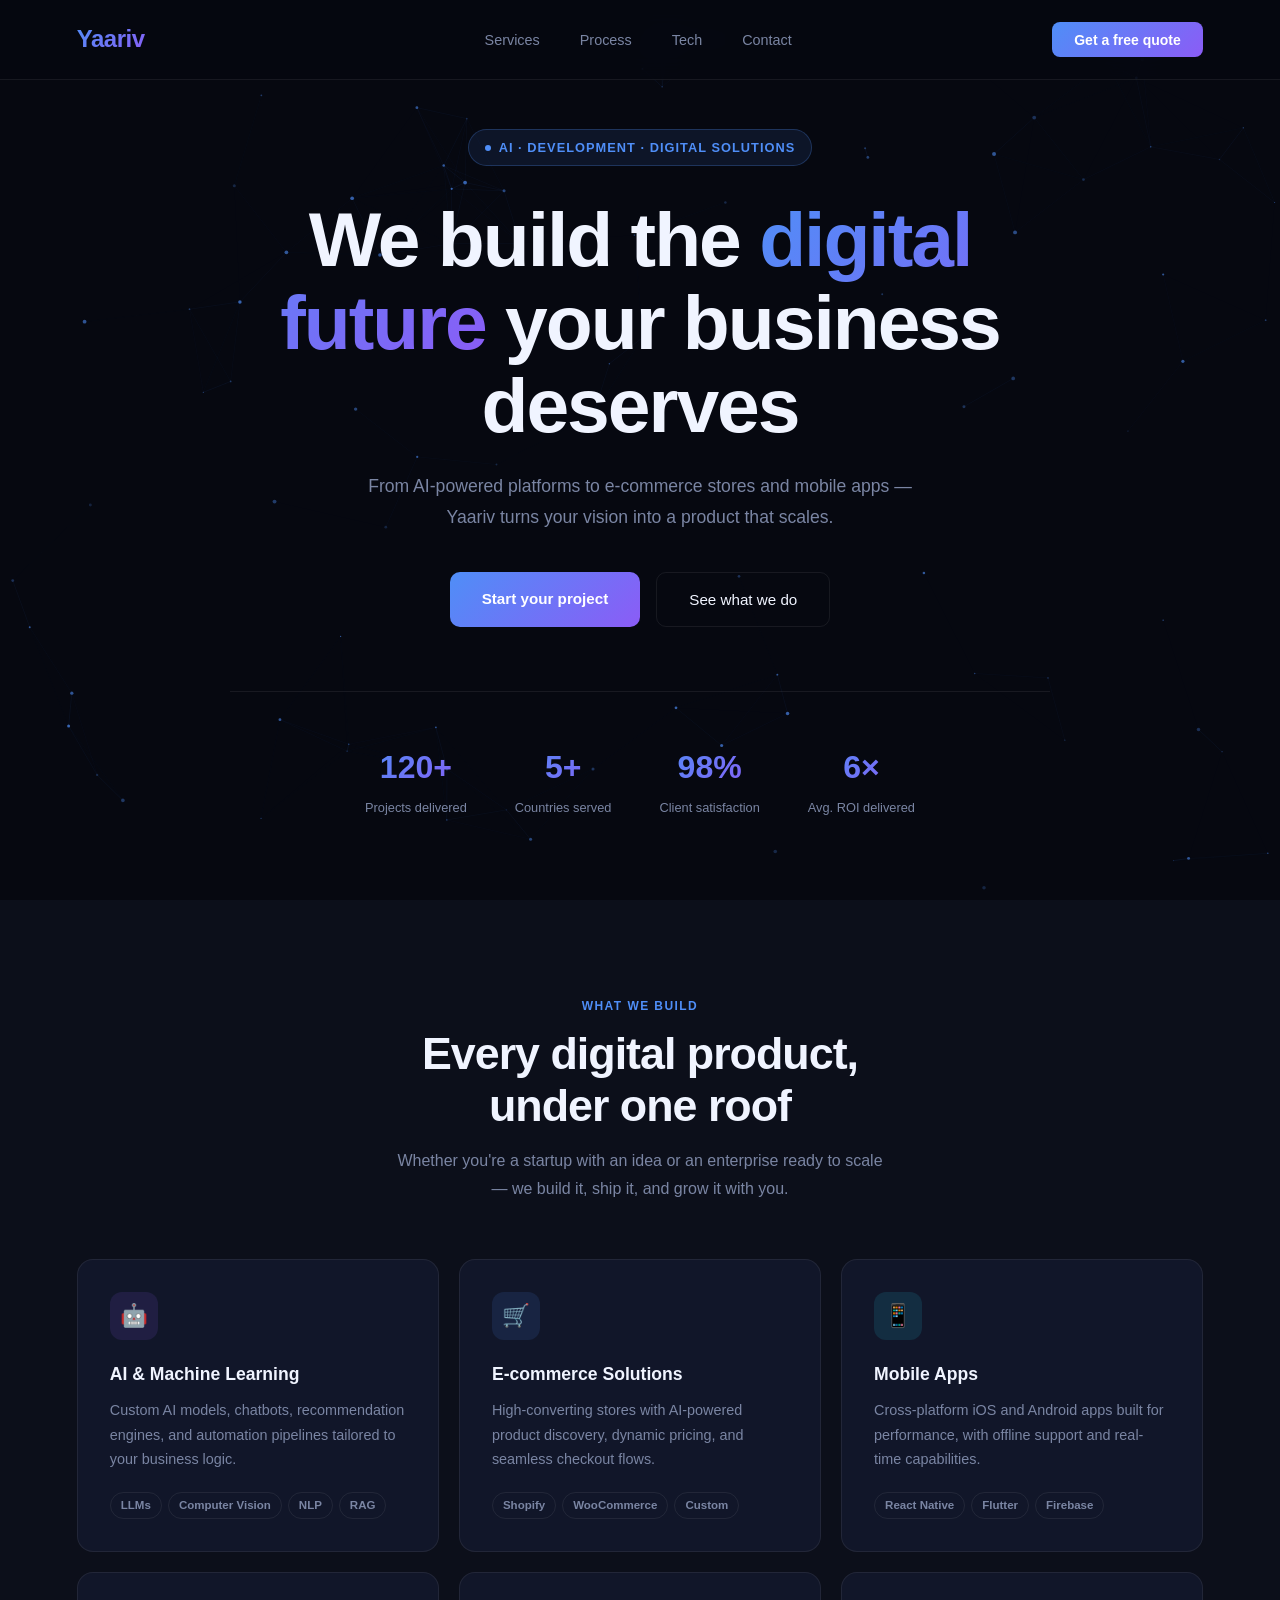
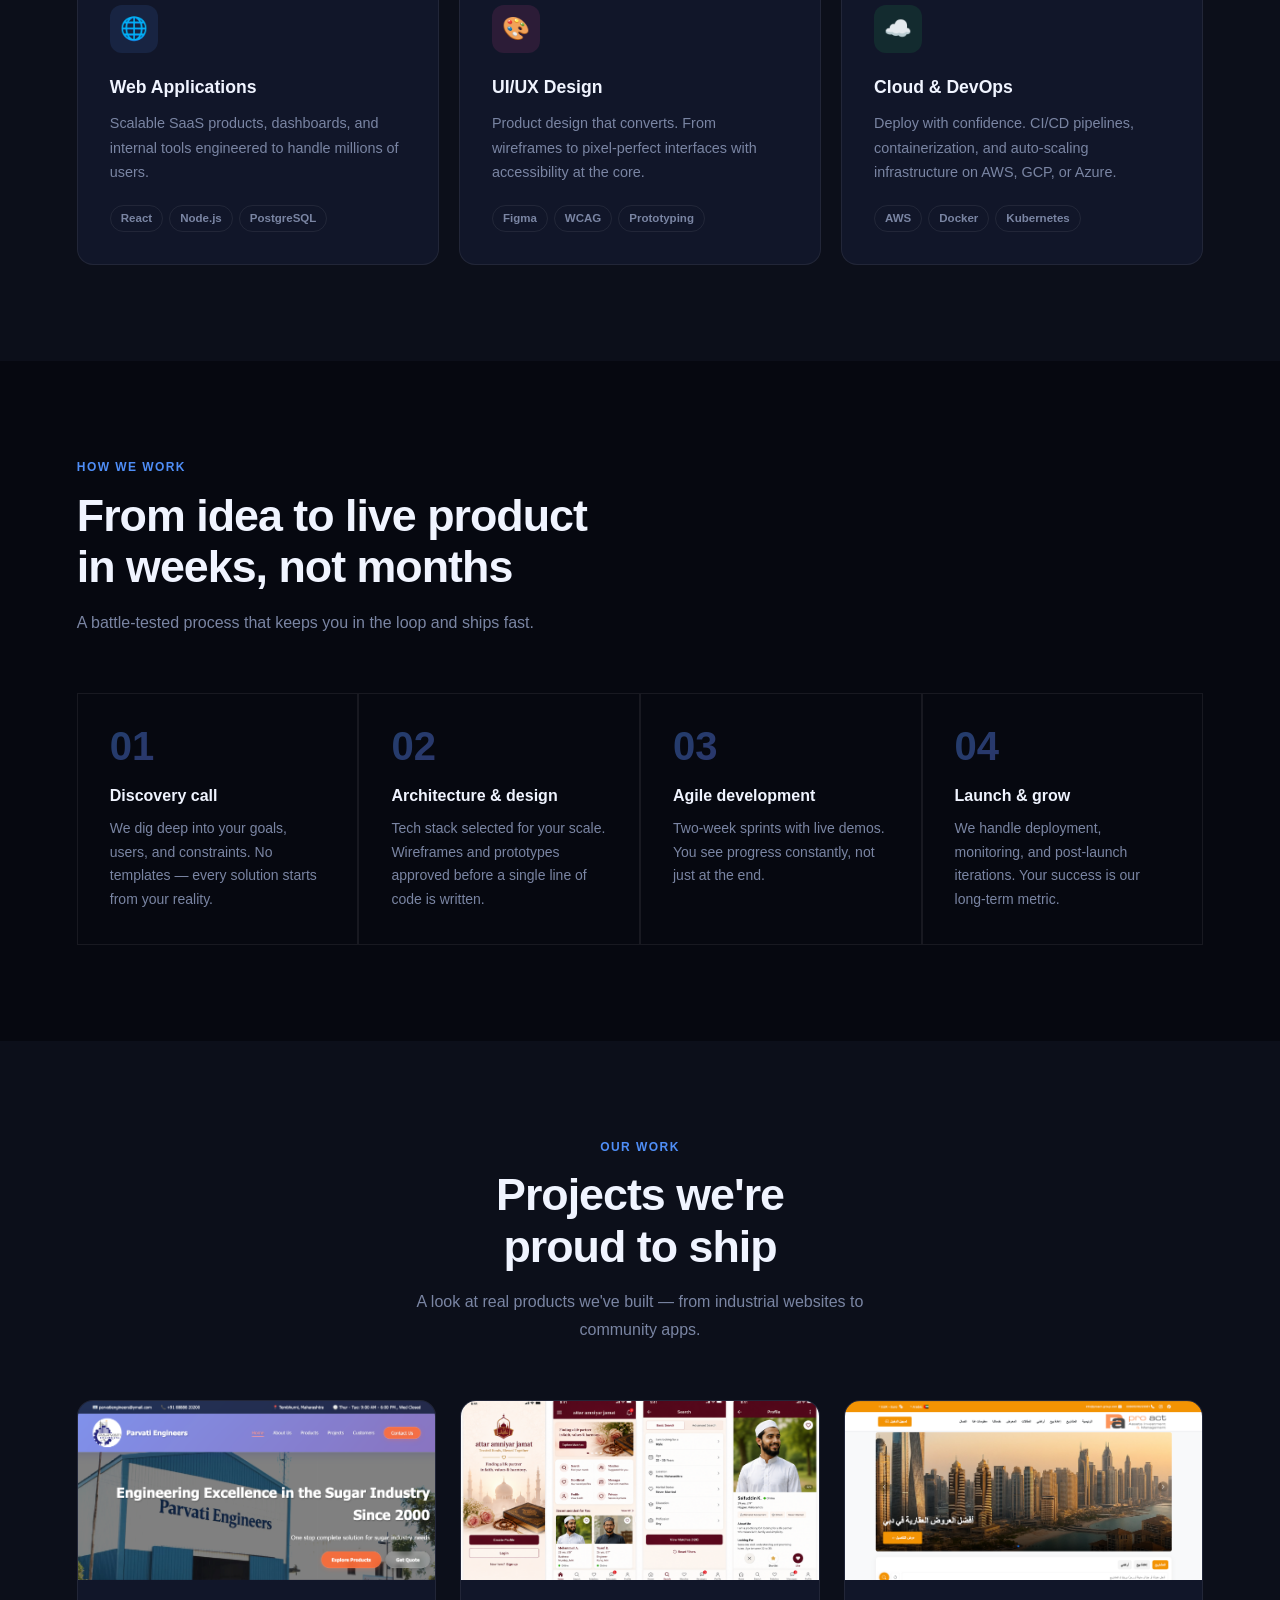
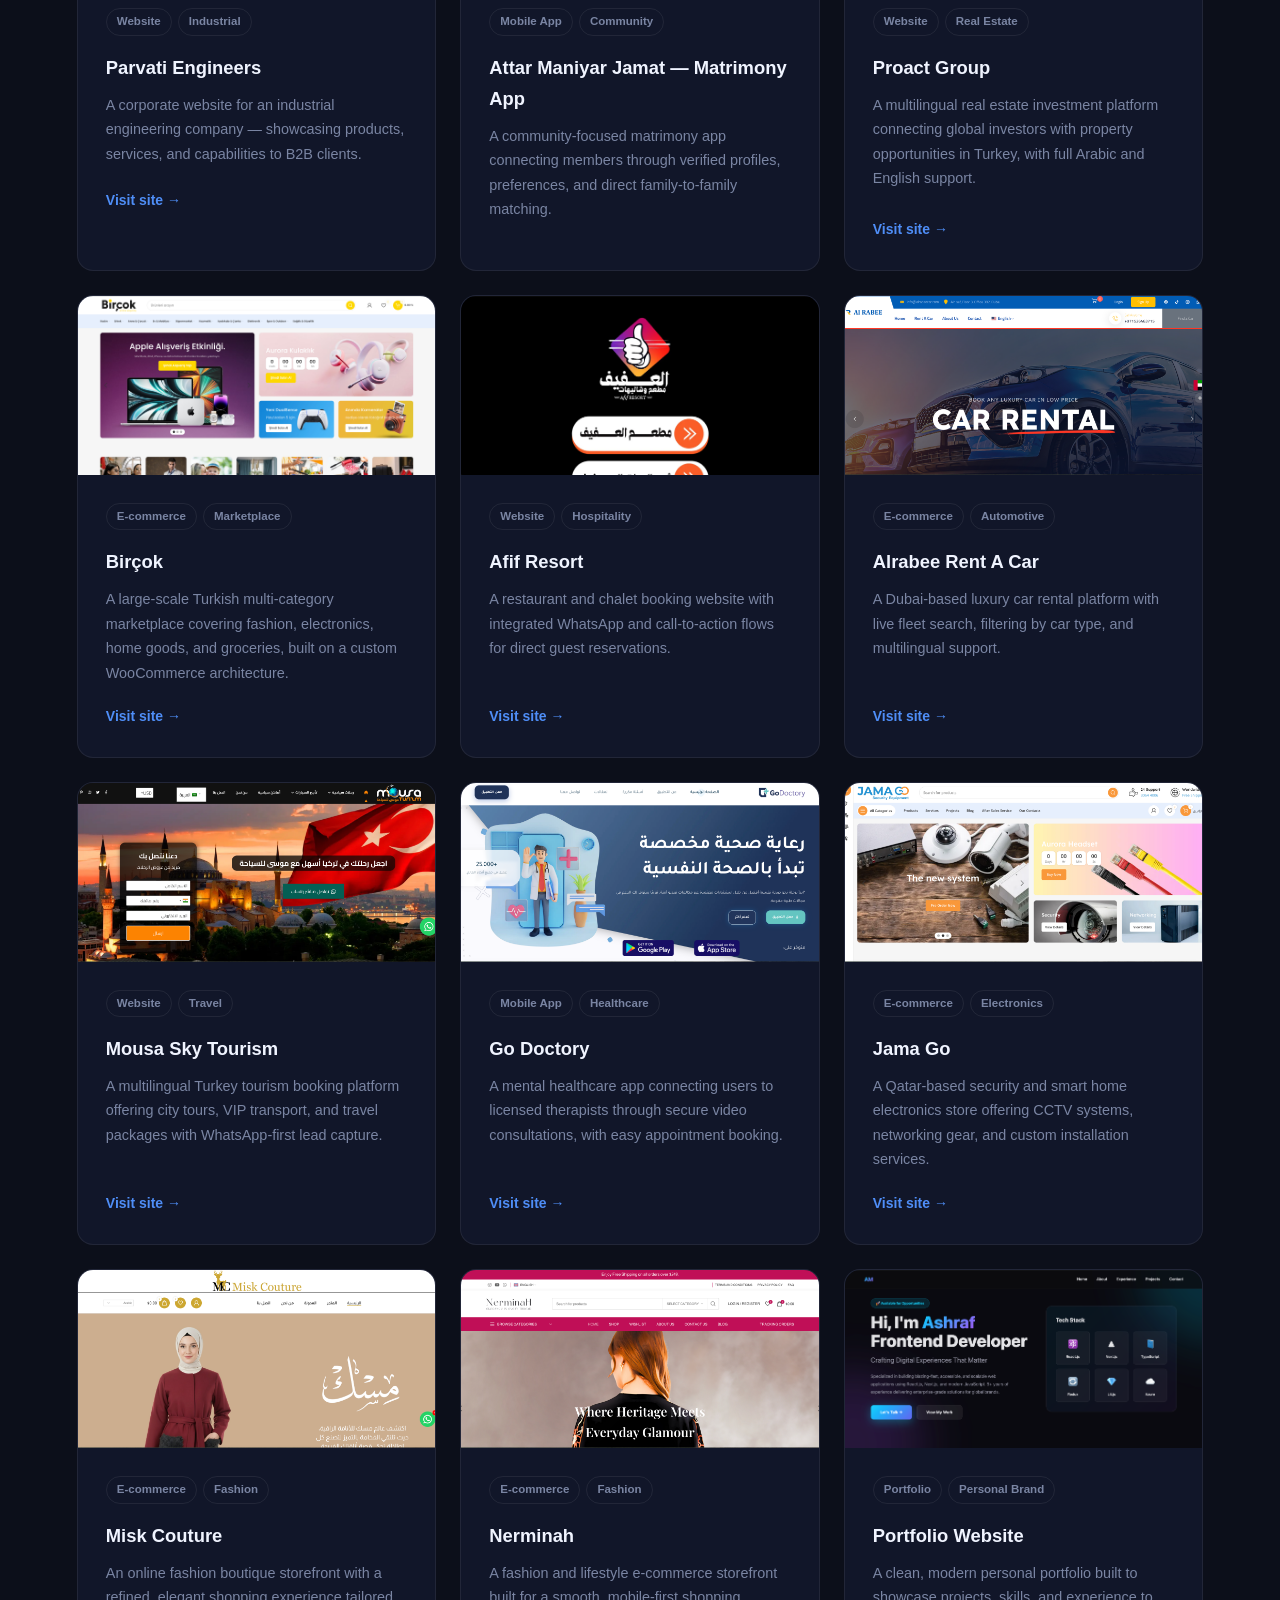
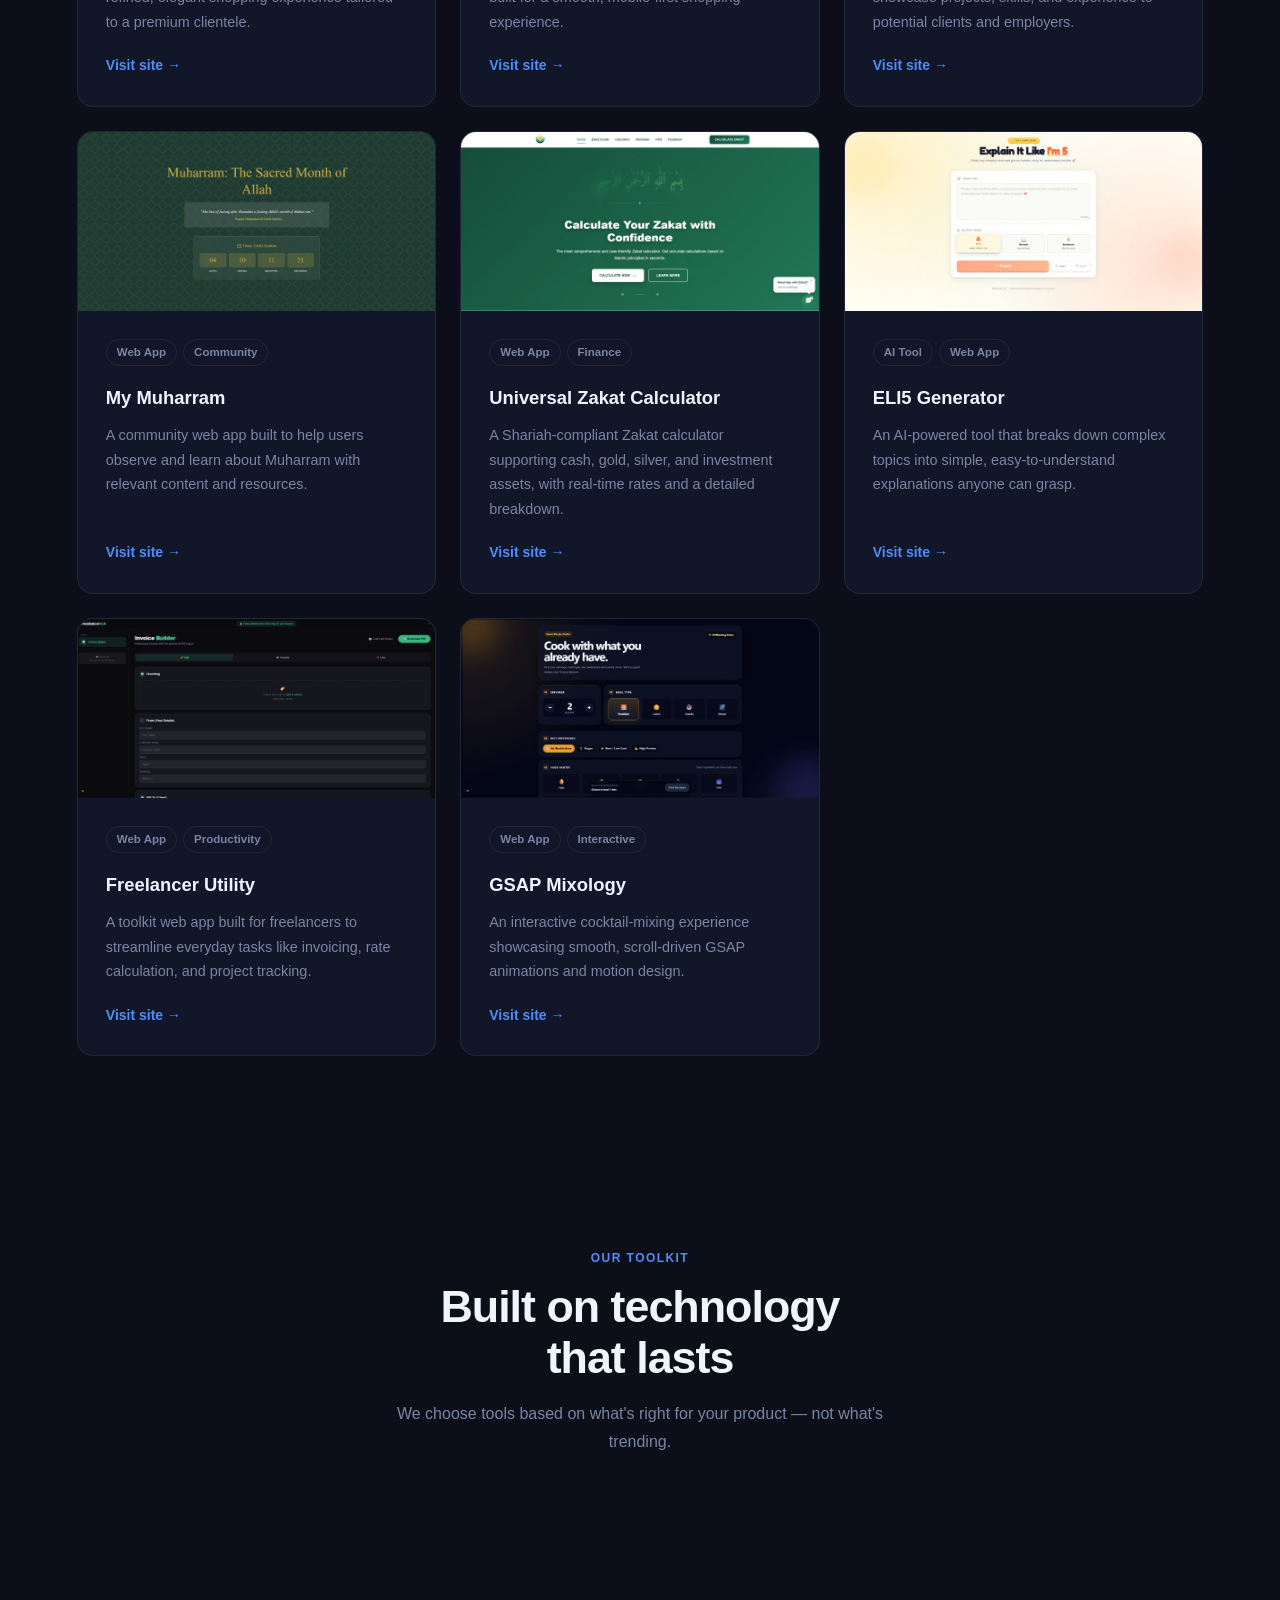
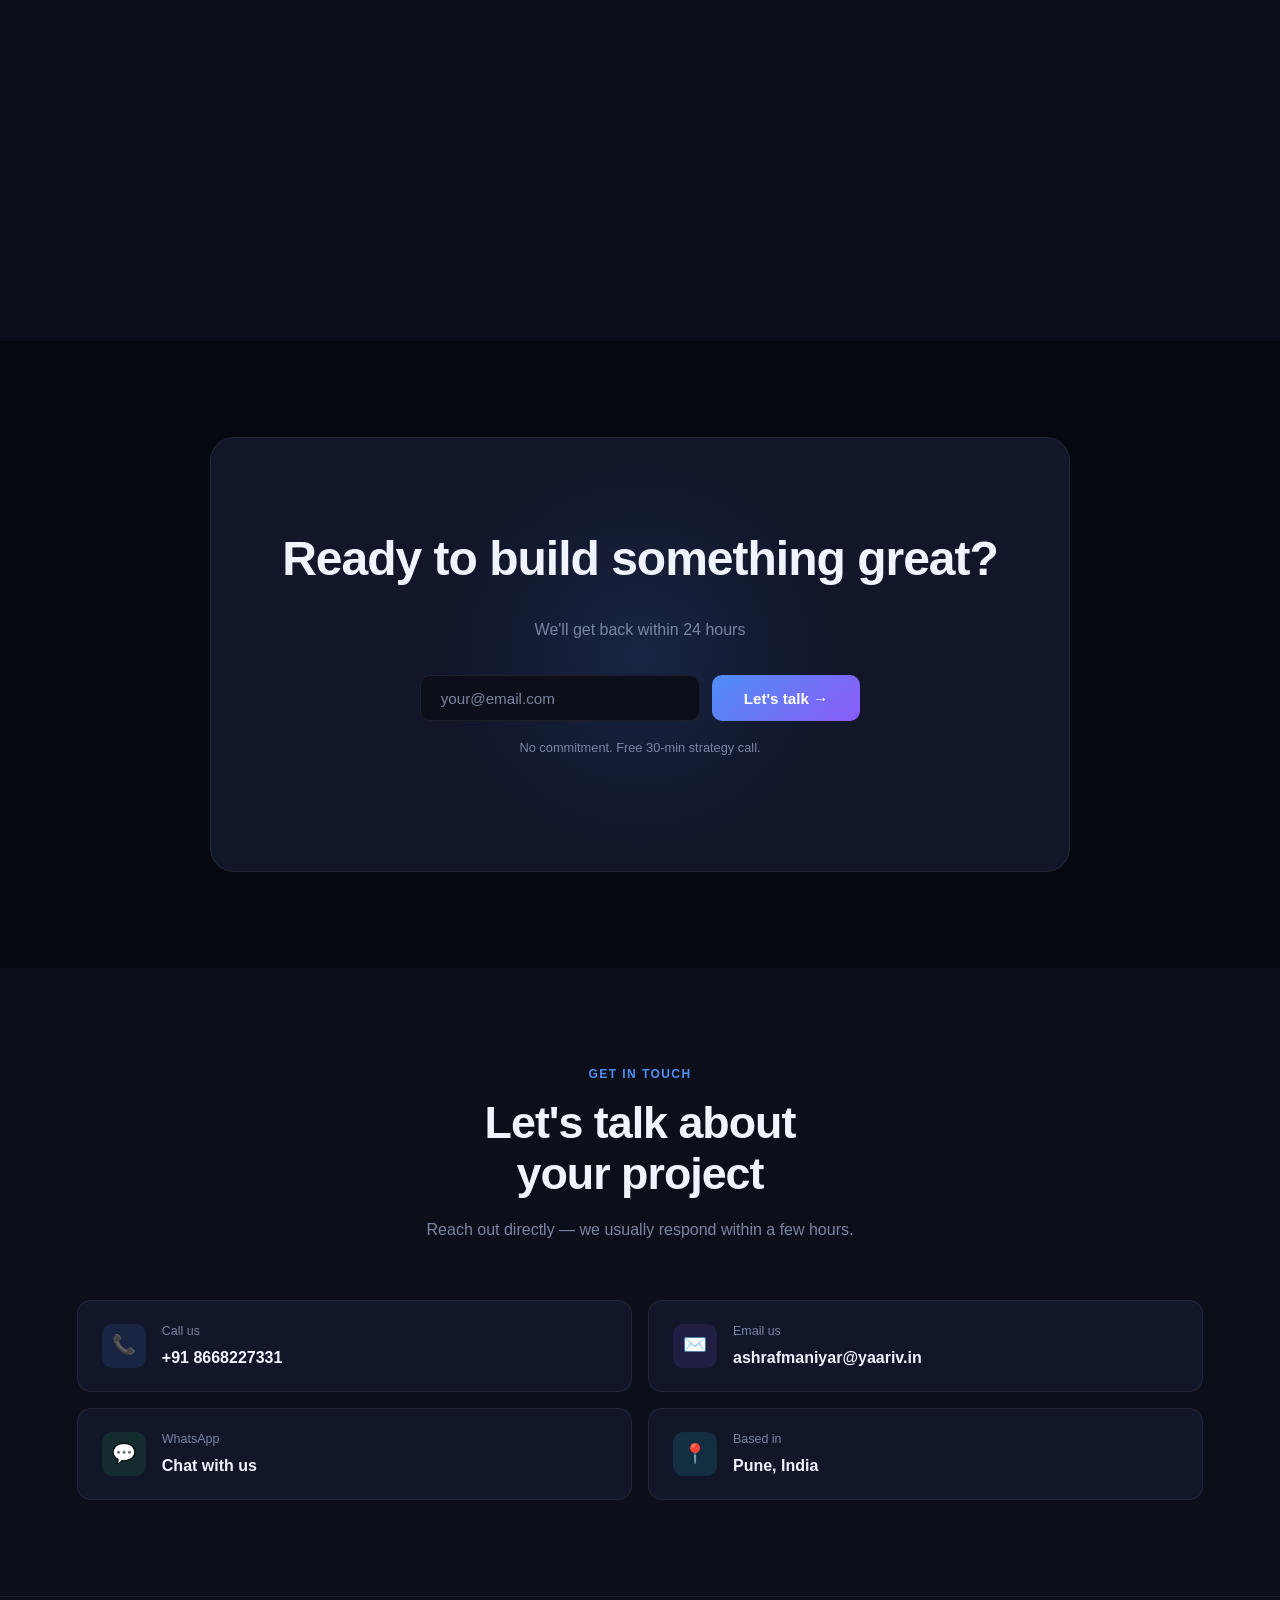
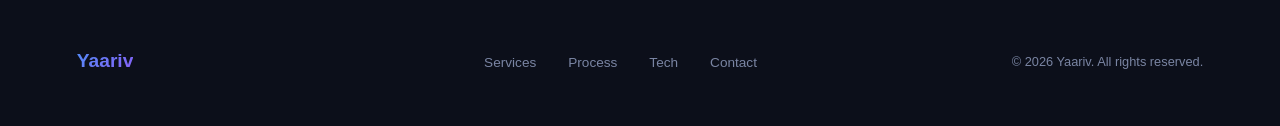
==== commit 2db59e45: "updated text" ====
--- a/index.html
+++ b/index.html
@@ -739,7 +739,7 @@
       <div class="cta-box reveal">
         <div class="cta-glow"></div>
         <h2>Ready to build <span class="grad">something great?</span></h2>
-        <p>We'll get back within 24 hours with a plan.</p>
+        <p>We'll get back within 24 hours</p>
         <div class="cta-form">
           <input
             class="cta-input"
